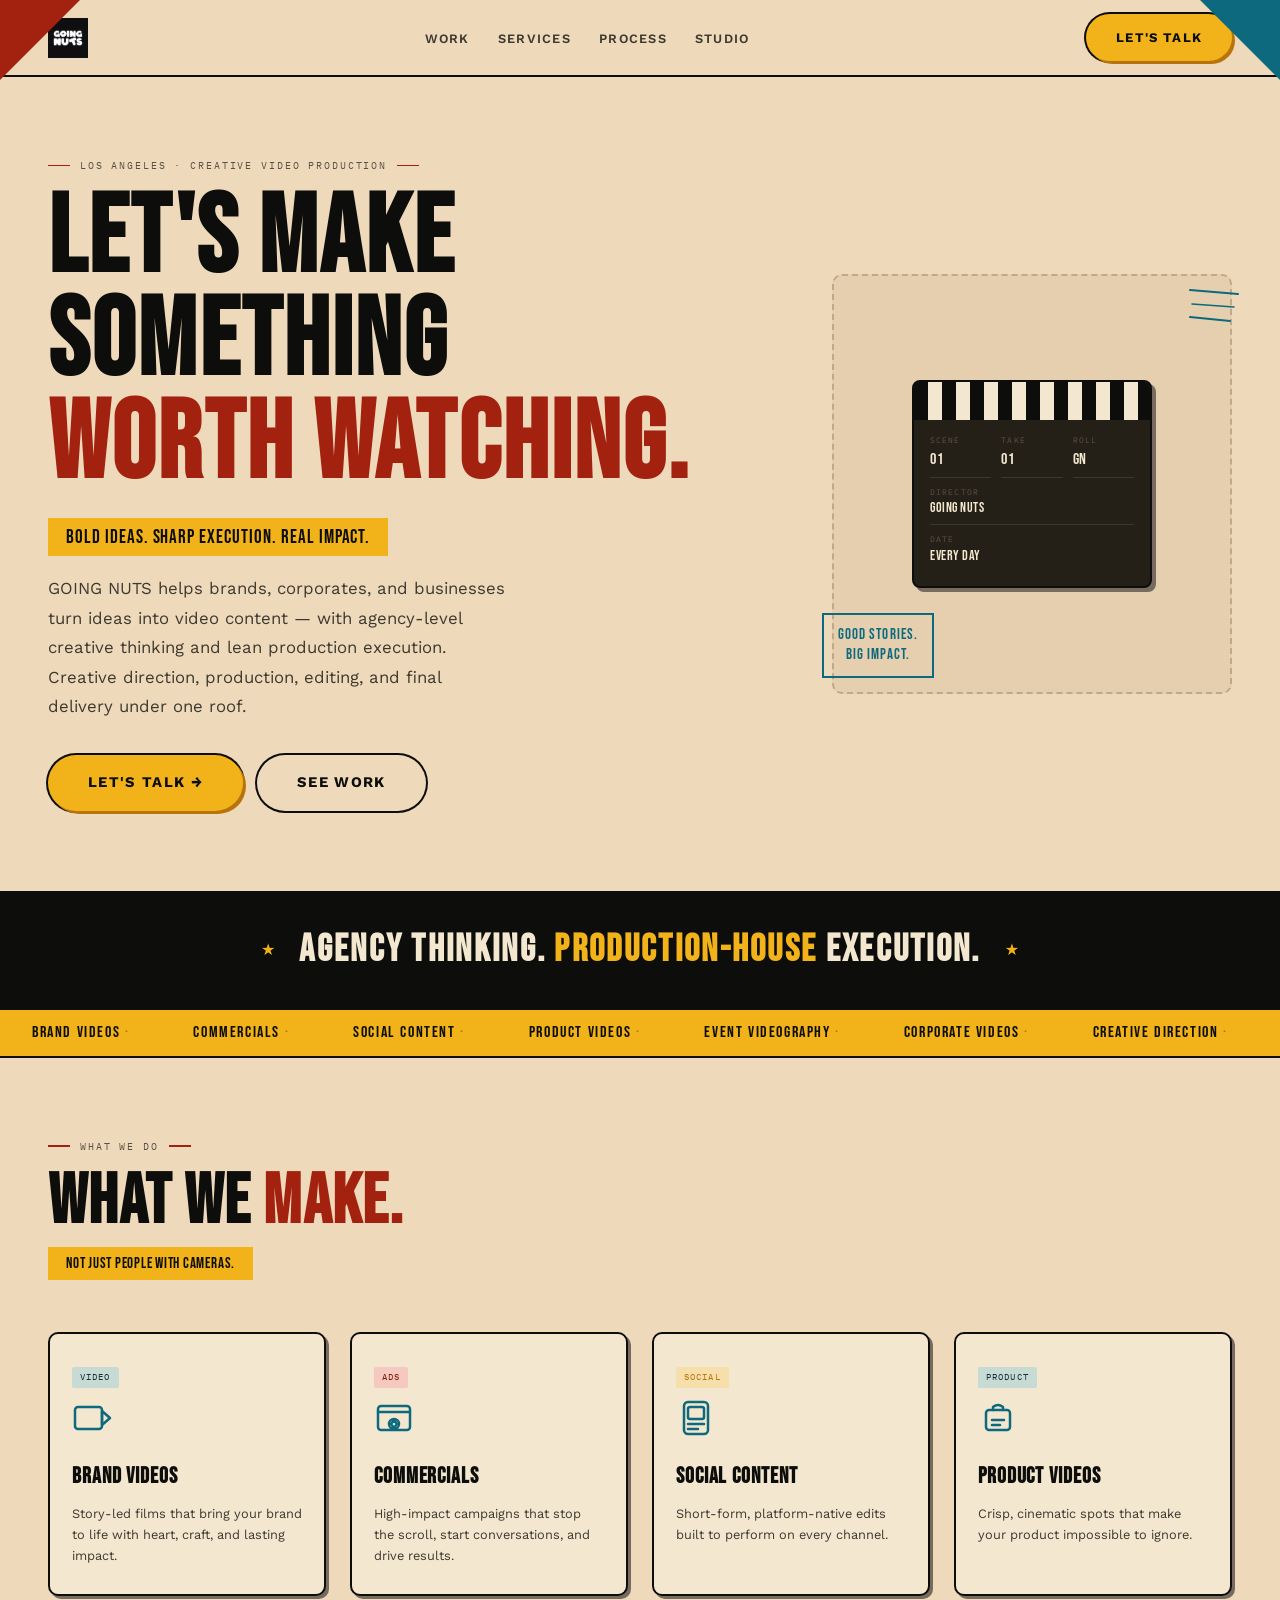
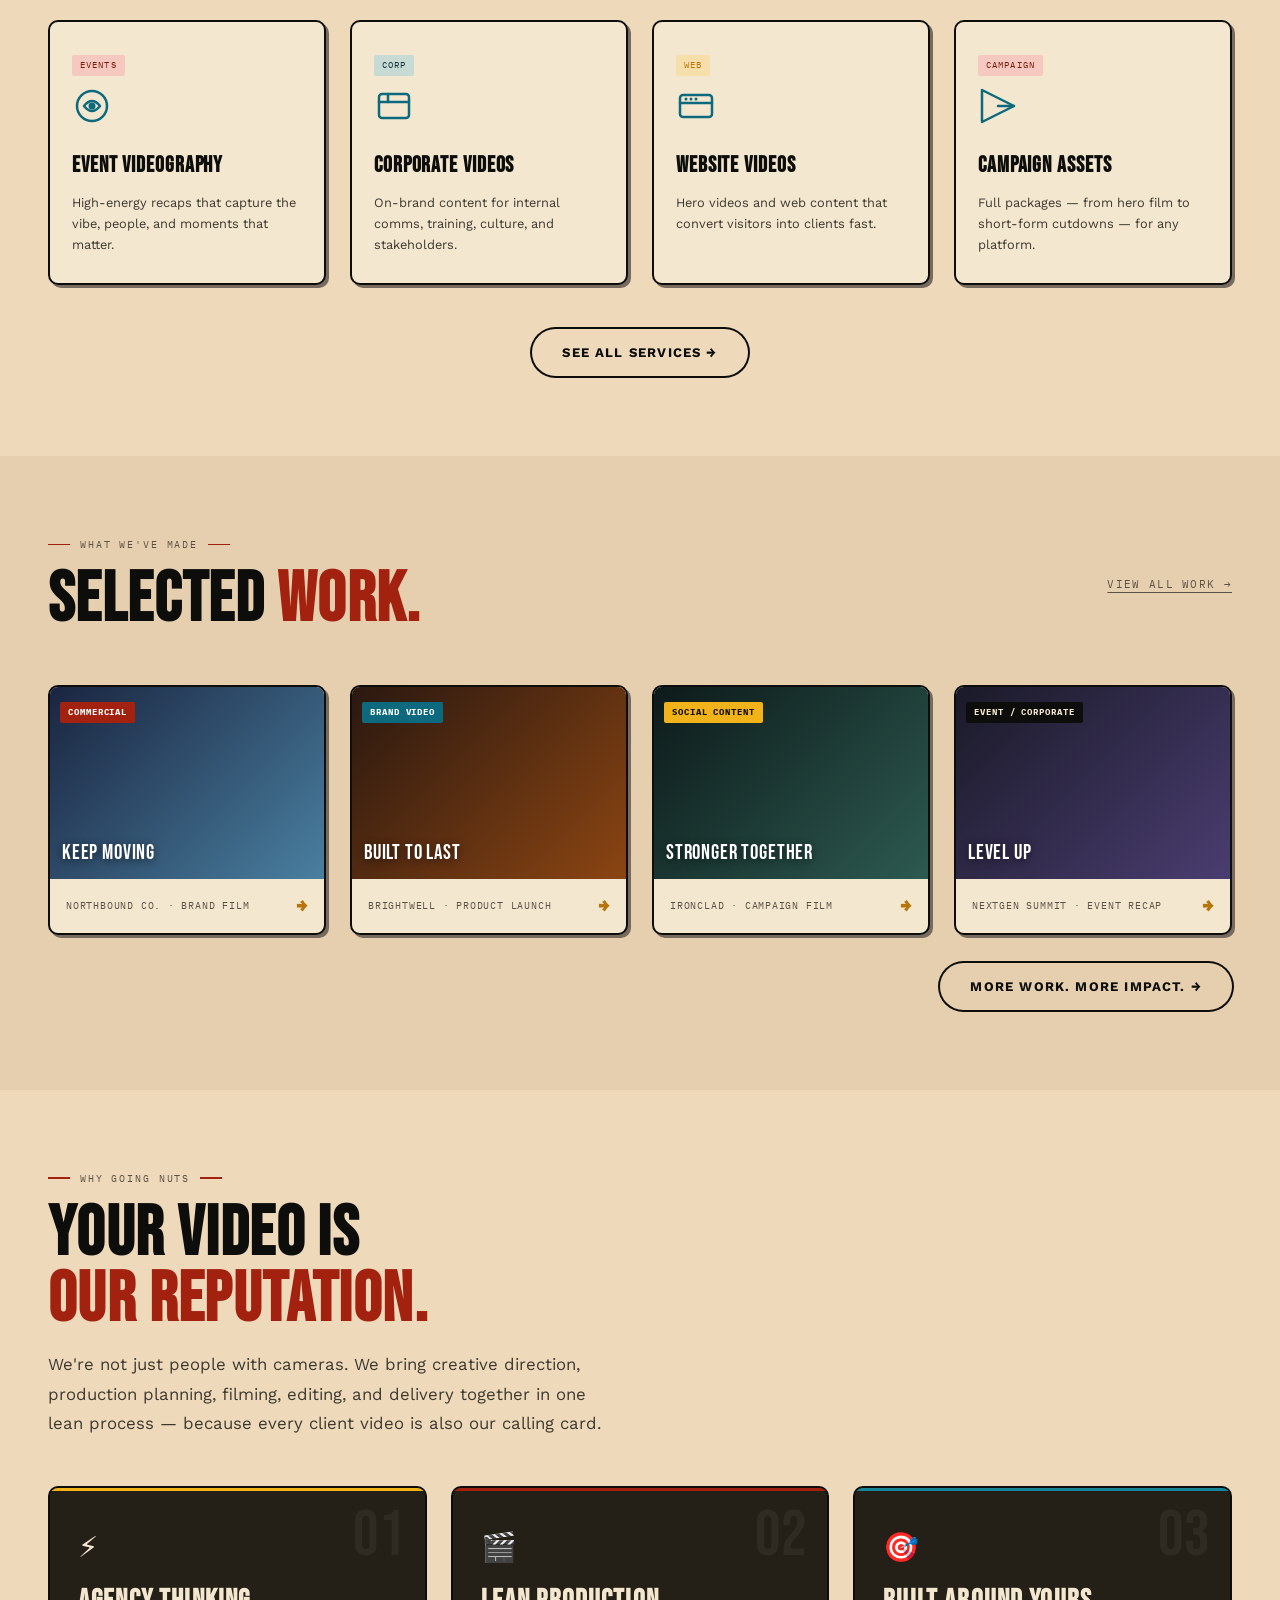
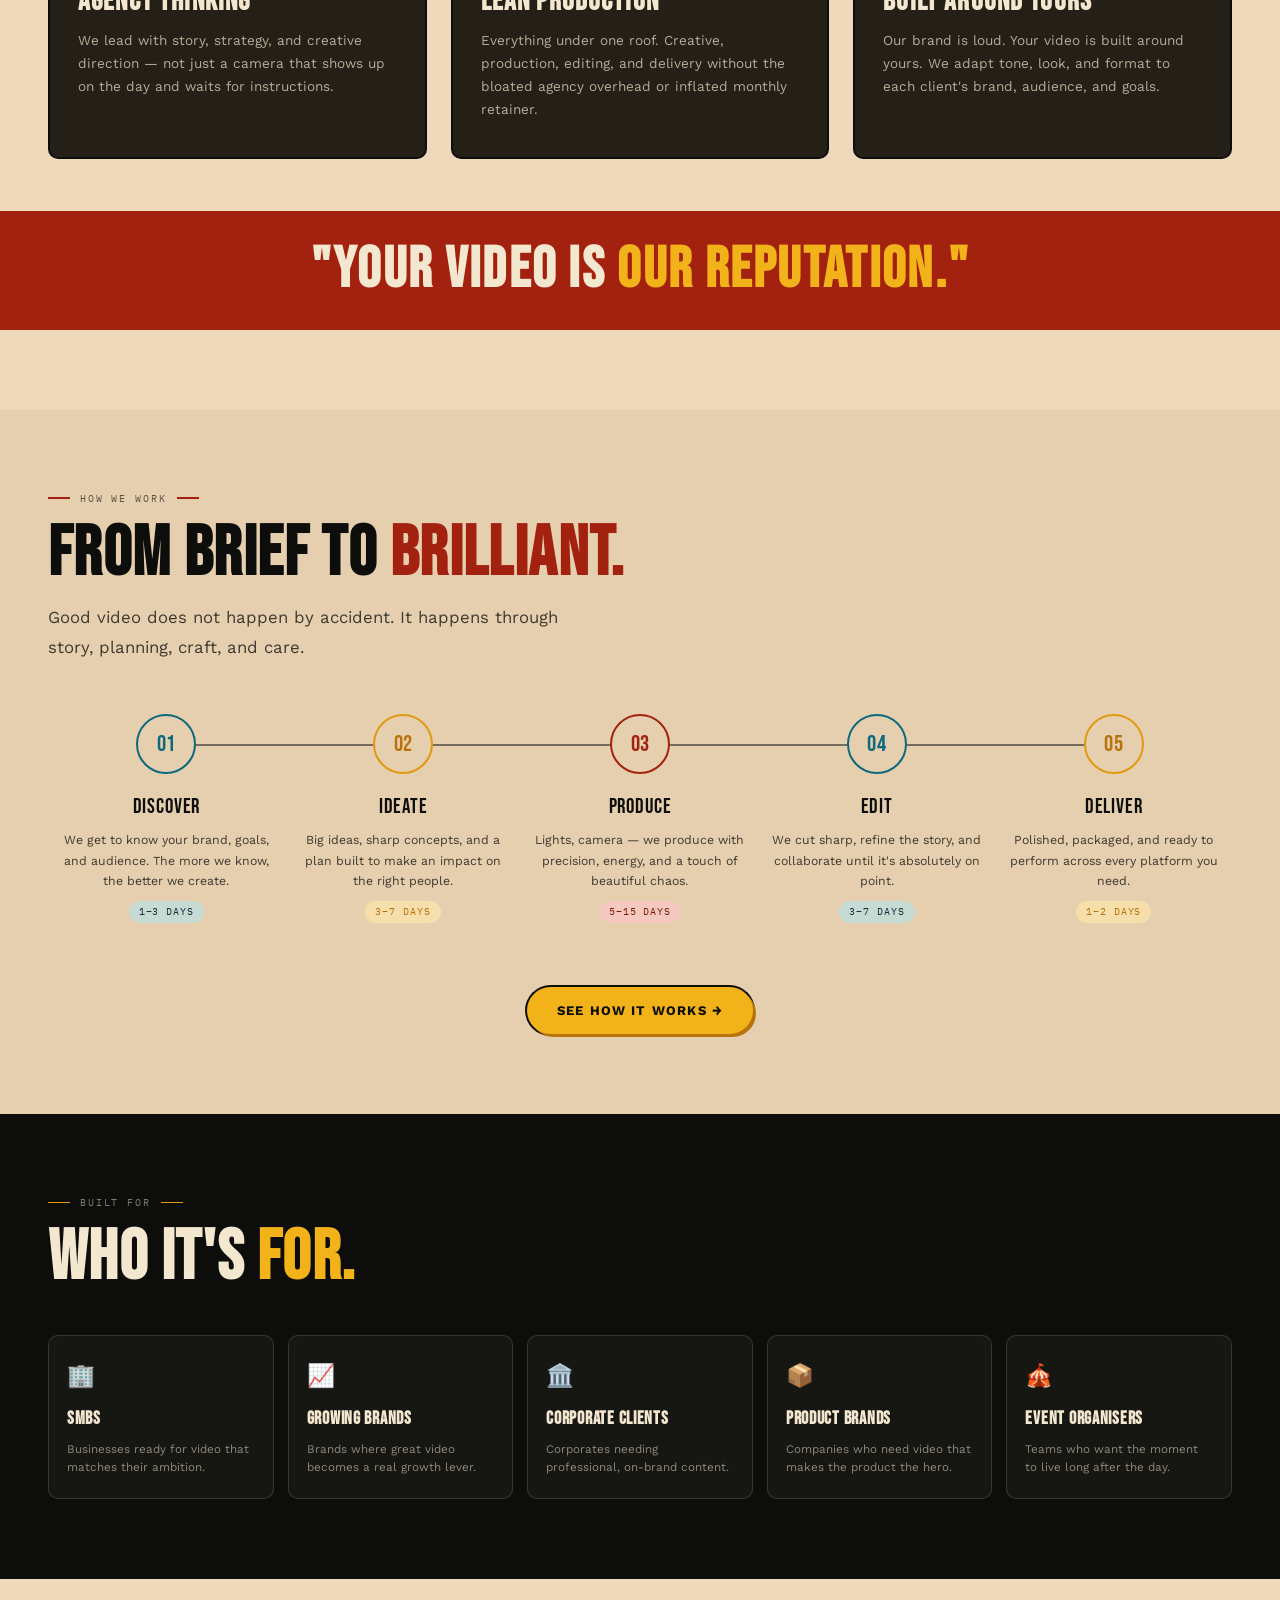
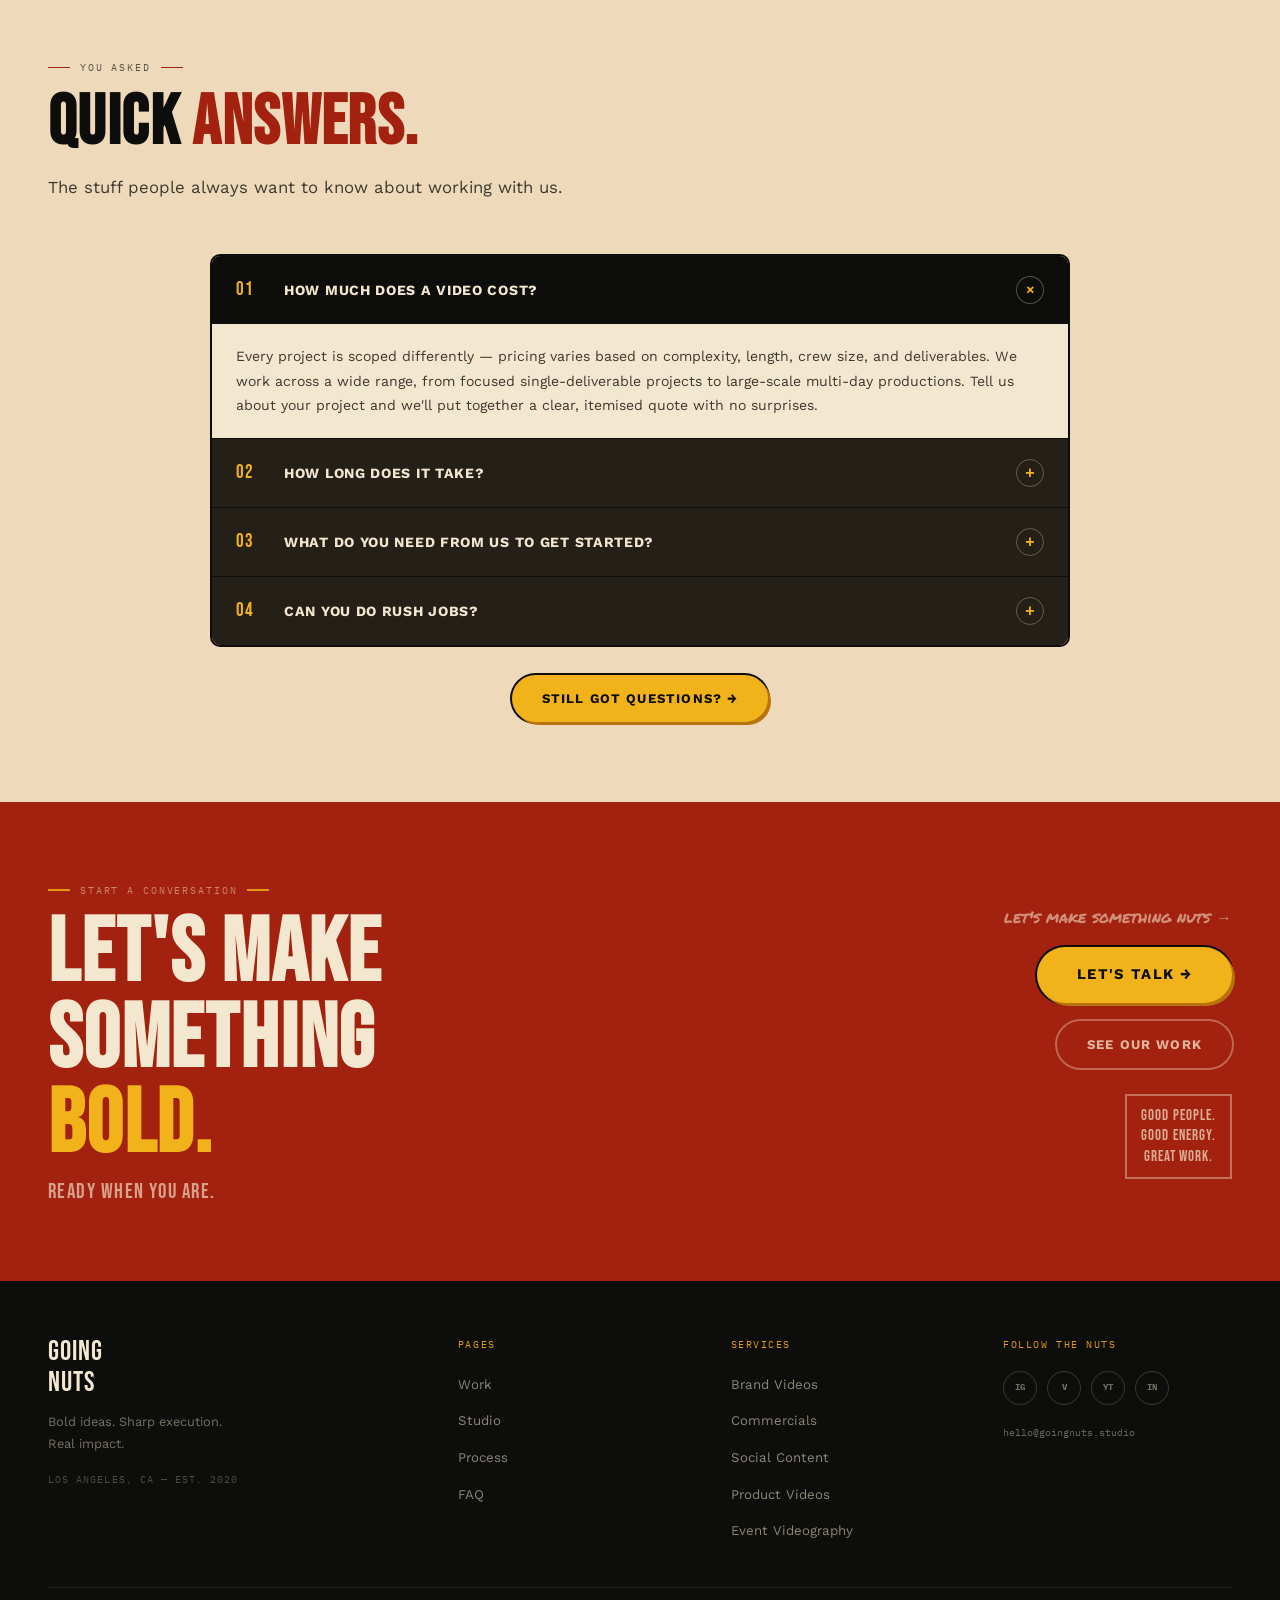
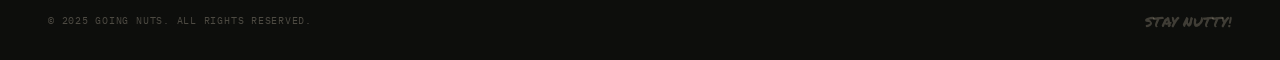
==== index.html @ d145a87d "Initial fork from Going Nuts V0.5 Forked from going-nuts-productions as a palette and typography var" ====
<!DOCTYPE html>
<html lang="en">
<head>
  <meta charset="UTF-8">
  <meta name="viewport" content="width=device-width, initial-scale=1.0">
  <title>GOING NUTS — Creative Video Production | Los Angeles</title>
  <meta name="description" content="GOING NUTS is a Los Angeles creative video production company. Agency thinking. Production-house execution.">
  <link rel="preconnect" href="https://fonts.googleapis.com">
  <link href="https://fonts.googleapis.com/css2?family=IBM+Plex+Mono:wght@400;500;700&display=swap" rel="stylesheet">
  <link rel="stylesheet" href="css/gn.css">
</head>
<body class="page-home">

  <a href="#main" class="u-skip-nav">Skip to main content</a>

  <!-- ── HEADER ─────────────────────────────────────────────────── -->
  <header class="c-header" id="site-header">
    <div class="c-header__corner c-header__corner--red"></div>
    <div class="c-header__corner c-header__corner--teal"></div>
    <div class="c-header__inner container">
      <a href="index.html" class="c-header__logo" aria-label="Going Nuts — Home">
        <img src="Assets/GOING NUTS logo.png" alt="GOING NUTS" class="c-header__logo-img"
             onerror="this.style.display='none';this.nextElementSibling.style.display='block'">
        <span class="c-header__logo-text display" style="display:none">GOING<br>NUTS</span>
      </a>
      <nav class="c-header__nav" aria-label="Main navigation">
        <ul>
          <li><a href="work.html">Work</a></li>
          <li><a href="services.html">Services</a></li>
          <li><a href="process.html">Process</a></li>
          <li><a href="studio.html">Studio</a></li>
          </ul>
      </nav>
      <div class="c-header__actions">
        <a href="contact.html" class="btn btn--primary">LET'S TALK</a>
        <button class="c-hamburger" id="hamburger-btn" aria-label="Open menu" aria-expanded="false" aria-controls="mobile-nav">
          <span></span><span></span><span></span>
        </button>
      </div>
    </div>
  </header>

  <!-- ── MOBILE NAV ─────────────────────────────────────────────── -->
  <nav class="c-mobile-nav" id="mobile-nav" aria-hidden="true" aria-label="Mobile navigation">
    <div class="c-mobile-nav__overlay" id="nav-overlay"></div>
    <div class="c-mobile-nav__panel">
      <button class="c-mobile-nav__close" id="nav-close-btn" aria-label="Close menu">✕</button>
      <ul class="c-mobile-nav__links">
        <li><a href="work.html">Work</a></li>
        <li><a href="services.html">Services</a></li>
        <li><a href="process.html">Process</a></li>
        <li><a href="studio.html">Studio</a></li>
        </ul>
      <a href="contact.html" class="btn btn--primary">LET'S TALK →</a>
      <div class="c-stamp" style="margin-top:auto;">GOOD STORIES.<br>BIG IMPACT.</div>
    </div>
  </nav>

  <!-- ── MAIN ───────────────────────────────────────────────────── -->
  <main id="main">

    <!-- HERO ─────────────────────────────────────────────────────── -->
    <section class="c-hero section--paper section--has-texture">
      <div class="c-texture" aria-hidden="true"></div>
      <div class="container c-hero__inner">

        <!-- Left: copy -->
        <div>
          <div class="section-label">LOS ANGELES · CREATIVE VIDEO PRODUCTION</div>
          <h1 class="c-hero__headline display">
            LET'S MAKE<br>
            SOMETHING<br>
            <span class="text--red">WORTH WATCHING.</span>
          </h1>
          <div class="c-hero__tape">
            <div class="c-tape">BOLD IDEAS. SHARP EXECUTION. REAL IMPACT.</div>
          </div>
          <p class="c-hero__sub">
            GOING NUTS helps brands, corporates, and businesses turn ideas into video content — with agency-level creative thinking and lean production execution. Creative direction, production, editing, and final delivery under one roof.
          </p>
          <div class="c-hero__ctas">
            <a href="contact.html" class="btn btn--primary btn--lg">LET'S TALK →</a>
            <a href="work.html" class="btn btn--ghost btn--lg">SEE WORK</a>
          </div>
        </div>

        <!-- Right: collage cluster -->
        <div class="c-collage c-collage--hero">
          <!-- V1: Replace placeholder with clapperboard, polaroid, stamp, props -->
          <div class="c-collage__placeholder">
            <!-- Clapperboard (functional in V0) -->
            <div class="c-clapboard" style="width:240px;">
              <div class="c-clapboard__stripes"></div>
              <div class="c-clapboard__body">
                <div class="c-clapboard__field"><div class="c-clapboard__label">SCENE</div><div class="c-clapboard__val">01</div></div>
                <div class="c-clapboard__field"><div class="c-clapboard__label">TAKE</div><div class="c-clapboard__val">01</div></div>
                <div class="c-clapboard__field"><div class="c-clapboard__label">ROLL</div><div class="c-clapboard__val">GN</div></div>
                <div class="c-clapboard__field c-clapboard__field--wide"><div class="c-clapboard__label">DIRECTOR</div><div class="c-clapboard__val" style="font-size:.85rem">GOING NUTS</div></div>
                <div class="c-clapboard__field c-clapboard__field--wide" style="border:none"><div class="c-clapboard__label">DATE</div><div class="c-clapboard__val" style="font-size:.85rem">EVERY DAY</div></div>
              </div>
            </div>
          </div>
          <!-- Stamp overlay -->
          <div class="c-stamp" style="position:absolute;bottom:16px;left:-10px;">GOOD STORIES.<br>BIG IMPACT.</div>
          <!-- Doodle accent slot (V1: populate with SVG) -->
          <div class="c-doodle" aria-hidden="true" style="position:absolute;top:12px;right:-8px;">
            <svg width="52" height="44" viewBox="0 0 52 44" fill="none">
              <line x1="2" y1="4" x2="50" y2="8" stroke="currentColor" stroke-width="2" stroke-linecap="round"/>
              <line x1="4" y1="18" x2="46" y2="21" stroke="currentColor" stroke-width="1.5" stroke-linecap="round"/>
              <line x1="2" y1="31" x2="42" y2="35" stroke="currentColor" stroke-width="2" stroke-linecap="round"/>
            </svg>
          </div>
        </div>

      </div>
    </section>

    <!-- POSITIONING STRIP ────────────────────────────────────────── -->
    <div class="c-band c-band--dark">
      <div class="c-band__inner">
        <span class="text--mustard" aria-hidden="true">★</span>
        <h2>AGENCY THINKING. <em style="color:var(--color-mustard-bright);font-style:normal;">PRODUCTION-HOUSE</em> EXECUTION.</h2>
        <span class="text--mustard" aria-hidden="true">★</span>
      </div>
    </div>

    <!-- TICKER ───────────────────────────────────────────────────── -->
    <div class="c-ticker" aria-hidden="true">
      <div class="c-ticker__track">
        <span class="c-ticker__item">BRAND VIDEOS <span class="c-ticker__sep">·</span></span>
        <span class="c-ticker__item">COMMERCIALS <span class="c-ticker__sep">·</span></span>
        <span class="c-ticker__item">SOCIAL CONTENT <span class="c-ticker__sep">·</span></span>
        <span class="c-ticker__item">PRODUCT VIDEOS <span class="c-ticker__sep">·</span></span>
        <span class="c-ticker__item">EVENT VIDEOGRAPHY <span class="c-ticker__sep">·</span></span>
        <span class="c-ticker__item">CORPORATE VIDEOS <span class="c-ticker__sep">·</span></span>
        <span class="c-ticker__item">CREATIVE DIRECTION <span class="c-ticker__sep">·</span></span>
        <span class="c-ticker__item">BRAND VIDEOS <span class="c-ticker__sep">·</span></span>
        <span class="c-ticker__item">COMMERCIALS <span class="c-ticker__sep">·</span></span>
        <span class="c-ticker__item">SOCIAL CONTENT <span class="c-ticker__sep">·</span></span>
        <span class="c-ticker__item">PRODUCT VIDEOS <span class="c-ticker__sep">·</span></span>
        <span class="c-ticker__item">EVENT VIDEOGRAPHY <span class="c-ticker__sep">·</span></span>
        <span class="c-ticker__item">CORPORATE VIDEOS <span class="c-ticker__sep">·</span></span>
        <span class="c-ticker__item">CREATIVE DIRECTION <span class="c-ticker__sep">·</span></span>
      </div>
    </div>

    <!-- SERVICES ─────────────────────────────────────────────────── -->
    <section class="section section--paper section--has-texture" id="services">
      <div class="c-texture" aria-hidden="true"></div>
      <div class="container">
        <div class="section__header">
          <div class="section-label">WHAT WE DO</div>
          <h2 class="section-title display">WHAT WE <span class="text--red">MAKE.</span></h2>
          <div class="c-hero__tape"><span class="c-tape c-tape--sm">NOT JUST PEOPLE WITH CAMERAS.</span></div>
        </div>
        <div class="grid-4 c-mob-scroll">
          <div class="c-service-card">
            <span class="stag stag--teal">VIDEO</span>
            <div class="c-service-card__icon">
              <svg width="40" height="40" fill="none" stroke="currentColor" stroke-width="2.5" stroke-linecap="round" stroke-linejoin="round" viewBox="0 0 40 40"><rect x="3" y="9" width="27" height="22" rx="3"/><polygon points="38,20 30,13 30,27"/></svg>
            </div>
            <h3>Brand Videos</h3>
            <p>Story-led films that bring your brand to life with heart, craft, and lasting impact.</p>
          </div>
          <div class="c-service-card">
            <span class="stag stag--red">ADS</span>
            <div class="c-service-card__icon">
              <svg width="40" height="40" fill="none" stroke="currentColor" stroke-width="2.5" stroke-linecap="round" stroke-linejoin="round" viewBox="0 0 40 40"><rect x="4" y="8" width="32" height="24" rx="3"/><line x1="4" y1="14" x2="36" y2="14"/><circle cx="20" cy="26" r="5"/><polygon points="20,22 23,26 20,30 17,26"/></svg>
            </div>
            <h3>Commercials</h3>
            <p>High-impact campaigns that stop the scroll, start conversations, and drive results.</p>
          </div>
          <div class="c-service-card">
            <span class="stag stag--mustard">SOCIAL</span>
            <div class="c-service-card__icon">
              <svg width="40" height="40" fill="none" stroke="currentColor" stroke-width="2.5" stroke-linecap="round" stroke-linejoin="round" viewBox="0 0 40 40"><rect x="8" y="4" width="24" height="32" rx="4"/><rect x="12" y="9" width="16" height="12" rx="2"/><line x1="12" y1="26" x2="28" y2="26"/><line x1="12" y1="31" x2="22" y2="31"/></svg>
            </div>
            <h3>Social Content</h3>
            <p>Short-form, platform-native edits built to perform on every channel.</p>
          </div>
          <div class="c-service-card">
            <span class="stag stag--teal">PRODUCT</span>
            <div class="c-service-card__icon">
              <svg width="40" height="40" fill="none" stroke="currentColor" stroke-width="2.5" stroke-linecap="round" stroke-linejoin="round" viewBox="0 0 40 40"><rect x="8" y="12" width="24" height="20" rx="3"/><path d="M15 12 V9 Q20 5 25 9 V12"/><line x1="14" y1="22" x2="26" y2="22"/><line x1="14" y1="27" x2="22" y2="27"/></svg>
            </div>
            <h3>Product Videos</h3>
            <p>Crisp, cinematic spots that make your product impossible to ignore.</p>
          </div>
          <div class="c-service-card">
            <span class="stag stag--red">EVENTS</span>
            <div class="c-service-card__icon">
              <svg width="40" height="40" fill="none" stroke="currentColor" stroke-width="2.5" stroke-linecap="round" stroke-linejoin="round" viewBox="0 0 40 40"><circle cx="20" cy="20" r="15"/><path d="M12 20 Q20 10 28 20 Q20 30 12 20"/><circle cx="20" cy="20" r="3.5" fill="currentColor" stroke="none"/></svg>
            </div>
            <h3>Event Videography</h3>
            <p>High-energy recaps that capture the vibe, people, and moments that matter.</p>
          </div>
          <div class="c-service-card">
            <span class="stag stag--teal">CORP</span>
            <div class="c-service-card__icon">
              <svg width="40" height="40" fill="none" stroke="currentColor" stroke-width="2.5" stroke-linecap="round" stroke-linejoin="round" viewBox="0 0 40 40"><rect x="5" y="8" width="30" height="24" rx="3"/><line x1="5" y1="16" x2="35" y2="16"/><line x1="14" y1="8" x2="14" y2="16"/></svg>
            </div>
            <h3>Corporate Videos</h3>
            <p>On-brand content for internal comms, training, culture, and stakeholders.</p>
          </div>
          <div class="c-service-card">
            <span class="stag stag--mustard">WEB</span>
            <div class="c-service-card__icon">
              <svg width="40" height="40" fill="none" stroke="currentColor" stroke-width="2.5" stroke-linecap="round" stroke-linejoin="round" viewBox="0 0 40 40"><rect x="4" y="9" width="32" height="22" rx="3"/><line x1="4" y1="17" x2="36" y2="17"/><circle cx="10" cy="13" r="1.5" fill="currentColor" stroke="none"/><circle cx="15" cy="13" r="1.5" fill="currentColor" stroke="none"/><circle cx="20" cy="13" r="1.5" fill="currentColor" stroke="none"/></svg>
            </div>
            <h3>Website Videos</h3>
            <p>Hero videos and web content that convert visitors into clients fast.</p>
          </div>
          <div class="c-service-card">
            <span class="stag stag--red">CAMPAIGN</span>
            <div class="c-service-card__icon">
              <svg width="40" height="40" fill="none" stroke="currentColor" stroke-width="2.5" stroke-linecap="round" stroke-linejoin="round" viewBox="0 0 40 40"><polygon points="4,4 36,20 4,36"/><line x1="20" y1="20" x2="36" y2="20"/></svg>
            </div>
            <h3>Campaign Assets</h3>
            <p>Full packages — from hero film to short-form cutdowns — for any platform.</p>
          </div>
        </div>
        <div class="u-cta-row u-cta-row--center u-mt-lg">
          <a href="services.html" class="btn btn--ghost">SEE ALL SERVICES →</a>
        </div>
      </div>
    </section>

    <!-- SELECTED WORK ────────────────────────────────────────────── -->
    <section class="section section--paper-warm section--has-texture" id="work">
      <div class="c-texture" aria-hidden="true"></div>
      <div class="container">
        <div class="flex-between section__header">
          <div>
            <div class="section-label">WHAT WE'VE MADE</div>
            <h2 class="section-title display">SELECTED <span class="text--red">WORK.</span></h2>
          </div>
          <a href="work.html" class="mono" style="font-size:.68rem;letter-spacing:.12em;text-transform:uppercase;color:var(--color-text-muted);text-decoration:underline;text-underline-offset:4px;">VIEW ALL WORK →</a>
        </div>
        <div class="grid-4 c-mob-scroll">
          <a href="case-study.html" class="c-work-card" data-category="commercial">
            <div class="c-work-card__thumb"><div class="c-work-card__bg thumb--blue-ocean"></div><div class="c-work-card__pill"><span class="pill pill--red">COMMERCIAL</span></div><div class="c-work-card__title">KEEP MOVING</div></div>
            <div class="c-work-card__foot"><span class="c-work-card__client">Northbound Co. · Brand Film</span><span class="c-work-card__arrow">→</span></div>
          </a>
          <a href="case-study.html" class="c-work-card" data-category="brand-video">
            <div class="c-work-card__thumb"><div class="c-work-card__bg thumb--warm-earth"></div><div class="c-work-card__pill"><span class="pill pill--teal">BRAND VIDEO</span></div><div class="c-work-card__title">BUILT TO LAST</div></div>
            <div class="c-work-card__foot"><span class="c-work-card__client">Brightwell · Product Launch</span><span class="c-work-card__arrow">→</span></div>
          </a>
          <a href="case-study.html" class="c-work-card" data-category="social">
            <div class="c-work-card__thumb"><div class="c-work-card__bg thumb--teal-forest"></div><div class="c-work-card__pill"><span class="pill pill--mustard">SOCIAL CONTENT</span></div><div class="c-work-card__title">STRONGER TOGETHER</div></div>
            <div class="c-work-card__foot"><span class="c-work-card__client">Ironclad · Campaign Film</span><span class="c-work-card__arrow">→</span></div>
          </a>
          <a href="case-study.html" class="c-work-card" data-category="event">
            <div class="c-work-card__thumb"><div class="c-work-card__bg thumb--deep-purple"></div><div class="c-work-card__pill"><span class="pill pill--dark">EVENT / CORPORATE</span></div><div class="c-work-card__title">LEVEL UP</div></div>
            <div class="c-work-card__foot"><span class="c-work-card__client">NextGen Summit · Event Recap</span><span class="c-work-card__arrow">→</span></div>
          </a>
        </div>
        <div class="u-cta-row u-cta-row--right u-mt-md">
          <a href="work.html" class="btn btn--ghost">MORE WORK. MORE IMPACT. →</a>
        </div>
      </div>
    </section>

    <!-- WHY GOING NUTS ───────────────────────────────────────────── -->
    <section class="section section--paper" id="why">
      <div class="container">
        <div class="section-label">WHY GOING NUTS</div>
        <h2 class="section-title display">YOUR VIDEO IS<br><span class="text--red">OUR REPUTATION.</span></h2>
        <p class="body-lead">We're not just people with cameras. We bring creative direction, production planning, filming, editing, and delivery together in one lean process — because every client video is also our calling card.</p>
        <div class="grid-3" style="margin-top:48px;">
          <div class="c-dark-card c-dark-card--mustard">
            <div class="c-dark-card__num">01</div>
            <div class="c-dark-card__icon">⚡</div>
            <h3>Agency Thinking</h3>
            <p>We lead with story, strategy, and creative direction — not just a camera that shows up on the day and waits for instructions.</p>
          </div>
          <div class="c-dark-card c-dark-card--red">
            <div class="c-dark-card__num">02</div>
            <div class="c-dark-card__icon">🎬</div>
            <h3>Lean Production</h3>
            <p>Everything under one roof. Creative, production, editing, and delivery without the bloated agency overhead or inflated monthly retainer.</p>
          </div>
          <div class="c-dark-card c-dark-card--teal">
            <div class="c-dark-card__num">03</div>
            <div class="c-dark-card__icon">🎯</div>
            <h3>Built Around Yours</h3>
            <p>Our brand is loud. Your video is built around yours. We adapt tone, look, and format to each client's brand, audience, and goals.</p>
          </div>
        </div>
      </div>
      <!-- Reputation band -->
      <div class="rep-band section--red" style="margin-top:52px;">
        <h2 class="display" style="color:var(--color-text-on-red);">"YOUR VIDEO IS <em style="color:var(--color-mustard-bright);font-style:normal;">OUR REPUTATION."</em></h2>
      </div>
    </section>

    <!-- PROCESS PREVIEW ─────────────────────────────────────────── -->
    <section class="section section--paper-warm section--has-texture">
      <div class="c-texture" aria-hidden="true"></div>
      <div class="container">
        <div class="section-label">HOW WE WORK</div>
        <h2 class="section-title display">FROM BRIEF TO <span class="text--red">BRILLIANT.</span></h2>
        <p class="body-lead">Good video does not happen by accident. It happens through story, planning, craft, and care.</p>
        <div class="c-process-steps" style="margin-top:52px;">
          <div class="c-process-step"><div class="c-process-step__circle">01</div><div><div class="c-process-step__title">DISCOVER</div><p class="c-process-step__desc">We get to know your brand, goals, and audience. The more we know, the better we create.</p><span class="c-process-step__time">1–3 DAYS</span></div></div>
          <div class="c-process-step"><div class="c-process-step__circle">02</div><div><div class="c-process-step__title">IDEATE</div><p class="c-process-step__desc">Big ideas, sharp concepts, and a plan built to make an impact on the right people.</p><span class="c-process-step__time">3–7 DAYS</span></div></div>
          <div class="c-process-step"><div class="c-process-step__circle">03</div><div><div class="c-process-step__title">PRODUCE</div><p class="c-process-step__desc">Lights, camera — we produce with precision, energy, and a touch of beautiful chaos.</p><span class="c-process-step__time">5–15 DAYS</span></div></div>
          <div class="c-process-step"><div class="c-process-step__circle">04</div><div><div class="c-process-step__title">EDIT</div><p class="c-process-step__desc">We cut sharp, refine the story, and collaborate until it's absolutely on point.</p><span class="c-process-step__time">3–7 DAYS</span></div></div>
          <div class="c-process-step"><div class="c-process-step__circle">05</div><div><div class="c-process-step__title">DELIVER</div><p class="c-process-step__desc">Polished, packaged, and ready to perform across every platform you need.</p><span class="c-process-step__time">1–2 DAYS</span></div></div>
        </div>
        <div class="u-cta-row u-cta-row--center u-mt-xl">
          <a href="process.html" class="btn btn--primary">SEE HOW IT WORKS →</a>
        </div>
      </div>
    </section>

    <!-- WHO IT'S FOR ─────────────────────────────────────────────── -->
    <section class="section section--dark">
      <div class="container">
        <div class="section-label section-label--dark">BUILT FOR</div>
        <h2 class="section-title display text--cream">WHO IT'S <span class="text--mustard">FOR.</span></h2>
        <div class="c-audience-grid c-mob-scroll">
          <div class="c-audience-card"><div class="c-audience-card__icon">🏢</div><h4>SMBs</h4><p>Businesses ready for video that matches their ambition.</p></div>
          <div class="c-audience-card"><div class="c-audience-card__icon">📈</div><h4>Growing Brands</h4><p>Brands where great video becomes a real growth lever.</p></div>
          <div class="c-audience-card"><div class="c-audience-card__icon">🏛️</div><h4>Corporate Clients</h4><p>Corporates needing professional, on-brand content.</p></div>
          <div class="c-audience-card"><div class="c-audience-card__icon">📦</div><h4>Product Brands</h4><p>Companies who need video that makes the product the hero.</p></div>
          <div class="c-audience-card"><div class="c-audience-card__icon">🎪</div><h4>Event Organisers</h4><p>Teams who want the moment to live long after the day.</p></div>
        </div>
      </div>
    </section>

    <!-- FAQ ─────────────────────────────────────────────────────── -->
    <section class="section section--paper section--has-texture" id="faq">
      <div class="c-texture" aria-hidden="true"></div>
      <div class="container">
        <div class="section__header">
          <div class="section-label">YOU ASKED</div>
          <h2 class="section-title display">QUICK <span class="text--red">ANSWERS.</span></h2>
          <p class="body-lead">The stuff people always want to know about working with us.</p>
        </div>
        <div class="c-narrow-wrap">
          <div class="c-faq-list" id="faq-list">
            <div class="c-faq-item">
              <button class="c-faq-item__trigger" aria-expanded="false" aria-controls="faq-1" id="faq-btn-1">
                <span class="c-faq-item__num">01</span>
                <span class="c-faq-item__question">HOW MUCH DOES A VIDEO COST?</span>
                <span class="c-faq-item__icon" aria-hidden="true">+</span>
              </button>
              <div class="c-faq-item__body" id="faq-1" role="region" aria-labelledby="faq-btn-1">
                <p>Every project is scoped differently — pricing varies based on complexity, length, crew size, and deliverables. We work across a wide range, from focused single-deliverable projects to large-scale multi-day productions. Tell us about your project and we'll put together a clear, itemised quote with no surprises.</p>
              </div>
            </div>
            <div class="c-faq-item">
              <button class="c-faq-item__trigger" aria-expanded="false" aria-controls="faq-2" id="faq-btn-2">
                <span class="c-faq-item__num">02</span>
                <span class="c-faq-item__question">HOW LONG DOES IT TAKE?</span>
                <span class="c-faq-item__icon" aria-hidden="true">+</span>
              </button>
              <div class="c-faq-item__body" id="faq-2" role="region" aria-labelledby="faq-btn-2">
                <p>Short-form social content: 2–4 weeks. Standard brand videos and commercials: 4–8 weeks. Large-scale campaigns: 8–12+ weeks. We agree on a timeline before work begins and keep you updated throughout.</p>
              </div>
            </div>
            <div class="c-faq-item">
              <button class="c-faq-item__trigger" aria-expanded="false" aria-controls="faq-3" id="faq-btn-3">
                <span class="c-faq-item__num">03</span>
                <span class="c-faq-item__question">WHAT DO YOU NEED FROM US TO GET STARTED?</span>
                <span class="c-faq-item__icon" aria-hidden="true">+</span>
              </button>
              <div class="c-faq-item__body" id="faq-3" role="region" aria-labelledby="faq-btn-3">
                <p>Three things: a brief (what you want to make, who it's for, what the goal is), a clear point of contact, and an agreed timeline. We don't need everything figured out upfront — we can help shape the brief together from rough direction.</p>
              </div>
            </div>
            <div class="c-faq-item">
              <button class="c-faq-item__trigger" aria-expanded="false" aria-controls="faq-4" id="faq-btn-4">
                <span class="c-faq-item__num">04</span>
                <span class="c-faq-item__question">CAN YOU DO RUSH JOBS?</span>
                <span class="c-faq-item__icon" aria-hidden="true">+</span>
              </button>
              <div class="c-faq-item__body" id="faq-4" role="region" aria-labelledby="faq-btn-4">
                <p>Rush jobs are possible depending on our schedule. Tight timelines may affect scope, complexity, or revision rounds. Rush fees may apply. Contact us as early as possible — the sooner we know, the more we can do. We'll always be straight about what's achievable.</p>
              </div>
            </div>
          </div>
          <div class="u-cta-row u-cta-row--center u-mt-md">
            <a href="contact.html" class="btn btn--primary">STILL GOT QUESTIONS? →</a>
          </div>
        </div>
      </div>
    </section>

    <!-- FINAL CTA ────────────────────────────────────────────────── -->
    <section class="section section--red section--has-texture" id="contact-cta">
      <div class="c-texture" aria-hidden="true"></div>
      <div class="container" style="display:grid;grid-template-columns:1fr auto;align-items:center;gap:56px;">
        <div>
          <div class="section-label section-label--dark">START A CONVERSATION</div>
          <h2 class="display" style="font-size:clamp(48px,7vw,90px);text-transform:uppercase;color:var(--color-text-on-red);line-height:.95;">
            LET'S MAKE<br>SOMETHING<br><em style="color:var(--color-mustard-bright);font-style:normal;">BOLD.</em>
          </h2>
          <p class="display" style="font-size:1.3rem;letter-spacing:.07em;text-transform:uppercase;color:rgba(244,231,207,.65);margin-top:14px;">READY WHEN YOU ARE.</p>
        </div>
        <div style="display:flex;flex-direction:column;align-items:flex-end;gap:18px;">
          <span class="hand" style="font-size:1rem;color:rgba(244,231,207,.55);">let's make something nuts →</span>
          <a href="contact.html" class="btn btn--primary btn--lg">LET'S TALK →</a>
          <a href="work.html" class="btn btn--ghost-light">SEE OUR WORK</a>
          <div class="c-stamp c-stamp--cream" style="margin-top:8px;">GOOD PEOPLE.<br>GOOD ENERGY.<br>GREAT WORK.</div>
        </div>
      </div>
    </section>

  </main>

  <!-- ── FOOTER ─────────────────────────────────────────────────── -->
  <footer class="c-footer">
    <div class="container">
      <div class="c-footer__grid">
        <div class="c-footer__brand">
          <div class="c-footer__logo display">GOING<br>NUTS</div>
          <p class="c-footer__tagline">Bold ideas. Sharp execution.<br>Real impact.</p>
          <div class="c-footer__location mono">Los Angeles, CA — Est. 2020</div>
        </div>
        <div>
          <div class="c-footer__col-title">PAGES</div>
          <ul class="c-footer__links">
            <li><a href="work.html">Work</a></li>
            <li><a href="studio.html">Studio</a></li>
            <li><a href="process.html">Process</a></li>
            <li><a href="#faq">FAQ</a></li>
            </ul>
        </div>
        <div>
          <div class="c-footer__col-title">SERVICES</div>
          <ul class="c-footer__links">
            <li><a href="services.html">Brand Videos</a></li>
            <li><a href="services.html">Commercials</a></li>
            <li><a href="services.html">Social Content</a></li>
            <li><a href="services.html">Product Videos</a></li>
            <li><a href="services.html">Event Videography</a></li>
          </ul>
        </div>
        <div>
          <div class="c-footer__col-title">FOLLOW THE NUTS</div>
          <div class="c-footer__socials">
            <a href="#" class="c-footer__social" aria-label="Instagram">IG</a>
            <a href="#" class="c-footer__social" aria-label="Vimeo">V</a>
            <a href="#" class="c-footer__social" aria-label="YouTube">YT</a>
            <a href="#" class="c-footer__social" aria-label="LinkedIn">IN</a>
          </div>
          <a href="mailto:hello@goingnuts.studio" class="c-footer__email mono">hello@goingnuts.studio</a>
        </div>
      </div>
      <div class="c-footer__bottom">
        <span class="c-footer__copy mono">© 2025 GOING NUTS. ALL RIGHTS RESERVED.</span>
        <span class="c-footer__doodle hand">STAY NUTTY!</span>
      </div>
    </div>
  </footer>

  <script src="js/gn.js"></script>
</body>
</html>
---- css/gn.css ----
/* ═══════════════════════════════════════════════════════════════════════
   GOING NUTS — GN.CSS
   VERSION 0: INTERACTIVE WEBSITE SKELETON
   Source of truth: going-nuts-website-brief.md (§7 Colour System, §8 Typography)

   TABLE OF CONTENTS
   ─────────────────
   §01  CSS TOKENS (exact from brief §7)
   §02  FONT FACES
   §03  RESET & BASE
   §04  TYPOGRAPHY UTILITIES
   §05  LAYOUT UTILITIES
   §06  ROTATION / POSITION UTILITIES  [V1 hooks]
   §07  V1 TEXTURE HOOKS  [empty in V0 — documented for art direction pass]
   §08  VISUAL IDENTITY COMPONENTS
        .c-texture   TextureOverlay
        .c-tape      TapeStrip
        .c-stamp     StampLabel
        .c-doodle    DoodleAccent
        .c-sticker   StickerNote
        .c-rough-card
        .c-dark-card
        .c-collage   CollageCluster
        .c-band      SectionBand
        .c-media-frame MediaFrame
   §09  BUTTONS
   §10  PILLS / TAGS
   §11  HEADER
   §12  MOBILE NAV
   §13  HERO
   §14  TICKER
   §15  WORK CARD
   §16  SERVICE CARD
   §17  PROCESS STEP
   §18  PRICING CARD
   §19  FAQ ACCORDION
   §20  STATS STRIP
   §21  TESTIMONIAL CARD
   §22  CONTACT FORM
   §23  CASE STUDY HERO
   §24  FOOTER
   §25  SECTION MODIFIERS
   §26  PAGE-LEVEL UTILITIES
   §27  RESPONSIVE — TABLET (≤ 1024px)
   §28  RESPONSIVE — MOBILE (≤ 768px)
   §29  RESPONSIVE — SMALL (≤ 480px)
   ═══════════════════════════════════════════════════════════════════════ */


/* ═══════════════════════════════════════════════════════════════════════
   §01  CSS TOKENS
   Source: going-nuts-website-brief.md §7 Colour System
   ═══════════════════════════════════════════════════════════════════════ */
:root {
  /* Surfaces */
  --color-paper:        #EED9BB;
  --color-paper-light:  #F4E7CF;
  --color-paper-warm:   #E6CFAE;
  --color-paper-dark:   #D9BE99;
  --color-tape:         #C8AD83;

  /* Ink */
  --color-ink:          #0D0E0C;
  --color-ink-soft:     #171511;
  --color-charcoal:     #252017;
  --color-muted:        #5A5145;

  /* Accents */
  --color-red:          #A3220F;
  --color-red-bright:   #B63822;
  --color-red-deep:     #7F1B0D;
  --color-red-faded:    #C65A3D;

  --color-mustard:       #E19A10;
  --color-mustard-bright:#F2B21A;
  --color-mustard-deep:  #B8740B;
  --color-ochre-pale:    #E8B95A;

  --color-teal:         #0D6A7E;
  --color-teal-bright:  #16859A;
  --color-teal-soft:    #77AEB3;
  --color-teal-deep:    #12313A;
  --color-teal-pale:    #C8DAD4;

  /* Text */
  --color-text-primary:  #0D0E0C;
  --color-text-secondary:#3D3930;
  --color-text-muted:    #5A5145;
  --color-text-on-dark:  #F4E7CF;
  --color-text-on-yellow:#0D0E0C;
  --color-text-on-red:   #F4E7CF;
  --color-text-on-teal:  #F4E7CF;

  /* Borders / lines */
  --color-border:       #BFA98A;
  --color-border-dark:  #766B5E;
  --color-pencil-line:  #171511;

  /* Texture opacities (activated in V1) */
  --texture-noise-opacity:   0.06;
  --texture-paper-opacity:   0.18;
  --texture-ink-distress:    0.12;

  /* Radius */
  --radius-card:        10px;
  --radius-button:      999px;

  /* Font stacks */
  --fn-display: 'Bebas Neue', 'Impact', sans-serif;
  --fn-body:    'Work Sans', system-ui, sans-serif;
  --fn-hand:    'Permanent Marker', cursive;
  --fn-mono:    'IBM Plex Mono', 'Courier New', monospace;

  /* Spacing scale */
  --space-xs:   8px;
  --space-sm:   16px;
  --space-md:   24px;
  --space-lg:   48px;
  --space-xl:   80px;
  --space-2xl:  120px;

  /* Transitions */
  --ease-default: cubic-bezier(0.25, 0.46, 0.45, 0.94);
}


/* ═══════════════════════════════════════════════════════════════════════
   §02  FONT FACES
   Paths relative to css/gn.css → ../Assets/Fonts/
   ═══════════════════════════════════════════════════════════════════════ */
@font-face {
  font-family: 'Bebas Neue';
  src: url('../Assets/Fonts/Bebas_Neue/BebasNeue-Regular.ttf') format('truetype');
  font-weight: 400;
  font-display: swap;
}
@font-face {
  font-family: 'Permanent Marker';
  src: url('../Assets/Fonts/Permanent_Marker/PermanentMarker-Regular.ttf') format('truetype');
  font-weight: 400;
  font-display: swap;
}
@font-face {
  font-family: 'Work Sans';
  src: url('../Assets/Fonts/Work_Sans/WorkSans-VariableFont_wght.ttf') format('truetype');
  font-weight: 100 900;
  font-display: swap;
}
/* IBM Plex Mono: loaded via Google Fonts link in each HTML <head> */


/* ═══════════════════════════════════════════════════════════════════════
   §03  RESET & BASE
   ═══════════════════════════════════════════════════════════════════════ */
*, *::before, *::after {
  box-sizing: border-box;
  margin: 0;
  padding: 0;
}

html {
  font-size: 16px;
  scroll-behavior: smooth;
  -webkit-text-size-adjust: 100%;
}

body {
  font-family: var(--fn-body);
  background-color: var(--color-paper);
  color: var(--color-text-primary);
  line-height: 1.6;
  overflow-x: hidden;
}

/* Global paper grain hook — activated in V1 art direction pass */
/* V1 ART DIRECTION HOOK: uncomment and add SVG noise texture
body::after {
  content: '';
  position: fixed; inset: 0;
  background-image: url('../img/grain.svg');
  opacity: var(--texture-noise-opacity);
  pointer-events: none;
  z-index: 9999;
}
*/

a     { text-decoration: none; color: inherit; }
img   { max-width: 100%; display: block; }
ul    { list-style: none; }
button { cursor: pointer; }

/* Skip nav (accessibility) */
.u-skip-nav {
  position: absolute;
  top: -100px;
  left: var(--space-md);
  background: var(--color-mustard-bright);
  color: var(--color-ink);
  padding: 8px 16px;
  font-weight: 700;
  font-size: 0.85rem;
  z-index: 9999;
  border-radius: 0 0 4px 4px;
  transition: top 0.2s;
}
.u-skip-nav:focus { top: 0; }


/* ═══════════════════════════════════════════════════════════════════════
   §04  TYPOGRAPHY UTILITIES
   Fonts: brief §8 — Bebas Neue / Work Sans / Permanent Marker / IBM Plex Mono
   ═══════════════════════════════════════════════════════════════════════ */
.display { font-family: var(--fn-display); letter-spacing: 0.02em; line-height: 0.95; }
.hand    { font-family: var(--fn-hand); }
.mono    { font-family: var(--fn-mono); }

/* Color text utilities */
.text--red     { color: var(--color-red); }
.text--mustard { color: var(--color-mustard-bright); }
.text--teal    { color: var(--color-teal); }
.text--cream   { color: var(--color-text-on-dark); }
.text--muted   { color: var(--color-text-muted); }

/* Section label — mono caps with red rule flanks */
.section-label {
  font-family: var(--fn-mono);
  font-size: 0.65rem;
  letter-spacing: 0.18em;
  text-transform: uppercase;
  color: var(--color-text-muted);
  display: flex;
  align-items: center;
  gap: 10px;
  margin-bottom: 14px;
}
.section-label::before,
.section-label::after {
  content: '';
  flex: 0 0 22px;
  height: 1.5px;
  background: var(--color-red);
}
.section-label--dark { color: rgba(244,231,207,.5); }
.section-label--dark::before,
.section-label--dark::after { background: var(--color-mustard); }

/* Section title — large Bebas Neue */
.section-title {
  font-family: var(--fn-display);
  font-size: clamp(42px, 5.5vw, 72px);
  text-transform: uppercase;
  line-height: 0.95;
  letter-spacing: 0.02em;
}

/* Body lead */
.body-lead {
  font-size: 1.05rem;
  line-height: 1.75;
  color: var(--color-text-secondary);
  max-width: 560px;
  margin-top: var(--space-sm);
}


/* ═══════════════════════════════════════════════════════════════════════
   §05  LAYOUT UTILITIES
   ═══════════════════════════════════════════════════════════════════════ */
.container {
  max-width: 1280px;
  margin: 0 auto;
  padding: 0 var(--space-lg);
}

.section {
  padding: var(--space-xl) 0;
  position: relative;
}

.section__header {
  margin-bottom: 52px;
}

/* Grid helpers */
.grid-2  { display: grid; grid-template-columns: repeat(2, 1fr); gap: var(--space-md); }
.grid-3  { display: grid; grid-template-columns: repeat(3, 1fr); gap: var(--space-md); }
.grid-4  { display: grid; grid-template-columns: repeat(4, 1fr); gap: var(--space-md); }
.grid-5  { display: grid; grid-template-columns: repeat(5, 1fr); gap: var(--space-sm); }

/* Flex helpers */
.flex        { display: flex; }
.flex-center { display: flex; align-items: center; justify-content: center; }
.flex-between{ display: flex; align-items: center; justify-content: space-between; }
.flex-end    { display: flex; align-items: center; justify-content: flex-end; }


/* ═══════════════════════════════════════════════════════════════════════
   §06  ROTATION / POSITION UTILITIES  [V1 hooks]
   Use these to add the "slightly off-grid" feel in V1
   ═══════════════════════════════════════════════════════════════════════ */
.rotate-neg-3 { transform: rotate(-3deg); }
.rotate-neg-2 { transform: rotate(-2deg); }
.rotate-neg-1 { transform: rotate(-1deg); }
.rotate-1     { transform: rotate(1deg); }
.rotate-2     { transform: rotate(2deg); }
.rotate-3     { transform: rotate(3deg); }
.rotate-4     { transform: rotate(4deg); }
.rotate-8     { transform: rotate(8deg); }

.pos-relative { position: relative; }
.pos-absolute { position: absolute; }
.overflow-hidden { overflow: hidden; }


/* ═══════════════════════════════════════════════════════════════════════
   §07  V1 TEXTURE HOOKS
   All empty / minimal in V0.
   Each comment explains what to add in the V1 art direction pass.
   ═══════════════════════════════════════════════════════════════════════ */

/* Paper grain overlay — applied to .section--has-texture via child .c-texture */
.section--has-texture { position: relative; overflow: hidden; }
/* Content always sits above texture layer */
.section--has-texture > .container,
.c-hero > .container {
  position: relative;
  z-index: 1;
}

/* Torn edge — top of section (structural slot; V1 activates clip-path) */
.section--torn-top    { position: relative; }
.section--torn-top::before {
  content: '';
  position: absolute;
  top: -10px;
  left: 0;
  right: 0;
  height: 12px;
  background: inherit;
  z-index: 2;
  /* V1: clip-path: polygon(
    0 60%, 2% 0, 5% 80%, 9% 10%, 14% 70%, 19% 5%,
    24% 85%, 30% 0, 36% 75%, 42% 15%, 48% 90%,
    54% 5%, 60% 80%, 66% 20%, 72% 95%, 78% 10%,
    84% 70%, 90% 0, 95% 85%, 100% 30%, 100% 100%, 0 100%
  ); */
}

.section--torn-bottom { position: relative; }
.section--torn-bottom::after {
  content: '';
  position: absolute;
  bottom: -10px;
  left: 0;
  right: 0;
  height: 12px;
  background: inherit;
  z-index: 2;
  /* V1: clip-path: polygon(
    0 0, 100% 0, 100% 40%, 97% 100%, 93% 20%,
    88% 95%, 83% 15%, 78% 80%, 73% 5%, 68% 90%,
    63% 20%, 58% 100%, 52% 15%, 46% 85%, 40% 0,
    34% 100%, 28% 25%, 22% 90%, 16% 5%, 10% 80%,
    5% 10%, 2% 70%, 0 30%
  ); */
}

/* Ink distress on borders */
/* V1: filter: url('#ink-rough') on elements with .ink-distress */
.ink-distress {}

/* Rough offset shadow — V0: standard box-shadow. V1: hand-painted look */
.rough-shadow {
  box-shadow: 3px 3px 0 var(--color-border-dark);
}
.rough-shadow--lg {
  box-shadow: 5px 5px 0 var(--color-border-dark);
}

/* Ink border — V0: standard 2px solid. V1: slightly uneven/distressed */
.ink-border {
  border: 2px solid var(--color-ink);
}


/* ═══════════════════════════════════════════════════════════════════════
   §08  VISUAL IDENTITY COMPONENTS

   These components are the "slots" for V1 art direction.
   Each is functional in V0 and extendable in V1.
   ═══════════════════════════════════════════════════════════════════════ */

/* ── TextureOverlay (.c-texture) ─────────────────────────────────────
   In V0: invisible placeholder slot
   In V1: add paper grain SVG background at low opacity
   Usage: <div class="c-texture" aria-hidden="true"></div>
   ─────────────────────────────────────────────────────────────────── */
.c-texture {
  position: absolute;
  inset: 0;
  pointer-events: none;
  user-select: none;
  z-index: 0;           /* sits below content (container z-index: 1) */
  border-radius: inherit;
  /* V1: background-image: url('../img/grain.svg');
         opacity: var(--texture-noise-opacity);
         mix-blend-mode: multiply; */
}

/* ── TapeStrip (.c-tape) ─────────────────────────────────────────────
   Mustard highlight strip — like washi tape across text
   In V0: clean mustard band
   In V1: add paper texture, slight rotation, tape-end torn look
   Usage: <div class="c-tape">BOLD IDEAS. MADE TO STICK.</div>
   ─────────────────────────────────────────────────────────────────── */
.c-tape {
  display: inline-block;
  background: var(--color-mustard-bright);
  color: var(--color-ink);
  font-family: var(--fn-display);
  font-size: 1.2rem;
  letter-spacing: 0.05em;
  padding: 5px 18px 3px;
  /* V1: transform: rotate(-0.8deg); add tape-end pseudo-elements */
}
.c-tape--sm { font-size: 0.95rem; }
.c-tape--lg { font-size: 1.6rem; }
.c-tape--red { background: var(--color-red); color: var(--color-text-on-red); }

/* ── StampLabel (.c-stamp) ───────────────────────────────────────────
   Rubber stamp / badge element
   In V0: clean teal border box
   In V1: add ink distress, rotation, letterpress texture
   Usage: <div class="c-stamp">GOOD STORIES.<br>BIG IMPACT.</div>
   ─────────────────────────────────────────────────────────────────── */
.c-stamp {
  display: inline-block;
  border: 2.5px solid var(--color-teal);
  color: var(--color-teal);
  font-family: var(--fn-display);
  font-size: 0.95rem;
  letter-spacing: 0.07em;
  line-height: 1.35;
  padding: 10px 14px;
  text-align: center;
  /* V1: transform: rotate(-2deg); add ink-distress filter */
}
.c-stamp--red     { border-color: var(--color-red);    color: var(--color-red); }
.c-stamp--mustard { border-color: var(--color-mustard); color: var(--color-mustard-deep); }
.c-stamp--cream   { border-color: rgba(244,231,207,.4); color: rgba(244,231,207,.7); }

/* ── DoodleAccent (.c-doodle) ────────────────────────────────────────
   Placeholder for hand-drawn SVG doodles (arrows, stars, underlines, etc.)
   In V0: empty or minimal SVG placeholder (faint outline)
   In V1: insert actual SVG doodles via data-doodle attribute or direct SVG
   Usage: <div class="c-doodle c-doodle--arrow" aria-hidden="true"></div>
   ─────────────────────────────────────────────────────────────────── */
.c-doodle {
  display: block;
  position: absolute;   /* each instance uses utility class or inline pos */
  pointer-events: none;
  user-select: none;
  color: var(--color-teal);
  z-index: 1;
  /* V1: insert SVG doodle via data-doodle attribute or child <img> */
}
.c-doodle--inline { position: relative; display: inline-block; }
.c-doodle--top-right  { top: 16px; right: 16px; }
.c-doodle--top-left   { top: 16px; left: 16px; }
.c-doodle--bottom-right { bottom: 16px; right: 16px; }
.c-doodle--bottom-left  { bottom: 16px; left: 16px; }
.c-doodle--red     { color: var(--color-red); }
.c-doodle--mustard { color: var(--color-mustard); }
.c-doodle--large   { font-size: 2rem; }

/* ── StickerNote (.c-sticker) ────────────────────────────────────────
   Sticky note / annotation card (like a post-it with handwritten style)
   In V0: paper card with border
   In V1: add slight rotation, handwritten font, shadow
   Usage: <div class="c-sticker">STORIES THAT<br>CONNECT.</div>
   ─────────────────────────────────────────────────────────────────── */
.c-sticker {
  display: inline-block;
  background: var(--color-paper-light);
  border: 1.5px solid var(--color-border);
  padding: 14px 16px;
  font-family: var(--fn-body);
  font-weight: 700;
  font-size: 0.75rem;
  letter-spacing: 0.07em;
  text-transform: uppercase;
  line-height: 1.55;
  box-shadow: 2px 2px 0 var(--color-border-dark);
  /* V1: transform: rotate(-3deg); */
}
.c-sticker--yellow { background: var(--color-mustard-bright); border-color: var(--color-mustard-deep); color: var(--color-ink); }
.c-sticker--teal   { background: var(--color-teal-pale); border-color: var(--color-teal); color: var(--color-teal-deep); }

/* ── RoughCard (.c-rough-card) ───────────────────────────────────────
   Card with paper texture and ink borders
   In V0: clean card with border and offset shadow
   In V1: add paper grain, distress borders, rough corners
   ─────────────────────────────────────────────────────────────────── */
.c-rough-card {
  background: var(--color-paper-light);
  border: 2px solid var(--color-ink);
  border-radius: var(--radius-card);
  padding: var(--space-lg) var(--space-md);
  position: relative;
  box-shadow: 3px 3px 0 var(--color-border-dark);
  transition: transform 0.15s var(--ease-default), box-shadow 0.15s var(--ease-default);
}
.c-rough-card:hover {
  transform: translate(-2px, -2px);
  box-shadow: 5px 5px 0 var(--color-border-dark);
}
.c-rough-card--warm   { background: var(--color-paper-warm); }
.c-rough-card--white  { background: var(--color-paper-light); }

/* ── DarkCard (.c-dark-card) ─────────────────────────────────────────
   Ink / charcoal panel with cream text
   In V0: flat dark card
   In V1: add printed texture, top color rule, grit
   ─────────────────────────────────────────────────────────────────── */
.c-dark-card {
  background: var(--color-charcoal);
  border: 2px solid var(--color-ink);
  border-radius: var(--radius-card);
  padding: 36px 28px;
  position: relative;
  overflow: hidden;
  color: var(--color-text-on-dark);
}
.c-dark-card::before {
  content: '';
  position: absolute;
  top: 0; left: 0; right: 0;
  height: 3px;
}
.c-dark-card--mustard::before { background: var(--color-mustard-bright); }
.c-dark-card--red::before     { background: var(--color-red); }
.c-dark-card--teal::before    { background: var(--color-teal-bright); }

.c-dark-card__num {
  position: absolute;
  top: 16px; right: 20px;
  font-family: var(--fn-display);
  font-size: 4rem;
  color: rgba(255,255,255,0.05);
  pointer-events: none;
  line-height: 1;
}
.c-dark-card__icon { font-size: 1.8rem; margin-bottom: 16px; }
.c-dark-card h3 {
  font-family: var(--fn-display);
  font-size: 1.8rem;
  letter-spacing: 0.04em;
  text-transform: uppercase;
  margin-bottom: 12px;
  line-height: 1.05;
}
.c-dark-card p { font-size: 0.85rem; line-height: 1.7; color: rgba(244,231,207,0.7); }

/* ── CollageCluster (.c-collage) ─────────────────────────────────────
   Positioned container for layered prop elements
   In V0: simple relative container with aspect ratio
   In V1: fill with clapperboard, cameras, tape, stickers, etc.
   ─────────────────────────────────────────────────────────────────── */
.c-collage {
  position: relative;
  width: 100%;
  /* V1: overflow: visible; children are absolutely positioned props */
}
.c-collage--hero { min-height: 420px; }
.c-collage--md   { min-height: 280px; }

/* Placeholder film prop block (in V0, shows a styled placeholder) */
.c-collage__placeholder {
  width: 100%;
  height: 100%;
  min-height: inherit;
  background: var(--color-paper-warm);
  border: 2px dashed var(--color-border);
  border-radius: var(--radius-card);
  display: flex;
  align-items: center;
  justify-content: center;
  flex-direction: column;
  gap: 12px;
  color: var(--color-muted);
  font-family: var(--fn-mono);
  font-size: 0.65rem;
  letter-spacing: 0.12em;
  text-transform: uppercase;
}

/* ── SectionBand (.c-band) ───────────────────────────────────────────
   Full-width horizontal strip / banner
   In V0: clean coloured strip
   In V1: add torn paper edges, texture, rough borders
   ─────────────────────────────────────────────────────────────────── */
.c-band {
  padding: 28px var(--space-lg);
  text-align: center;
  position: relative;
}
.c-band--dark {
  background: var(--color-ink);
  color: var(--color-text-on-dark);
}
.c-band--red {
  background: var(--color-red);
  color: var(--color-text-on-red);
}
.c-band--mustard {
  background: var(--color-mustard-bright);
  color: var(--color-ink);
  border-top: 2px solid var(--color-ink);
  border-bottom: 2px solid var(--color-ink);
}
.c-band--teal {
  background: var(--color-teal-deep);
  color: var(--color-text-on-teal);
}
.c-band__inner {
  max-width: 1280px;
  margin: 0 auto;
  display: flex;
  align-items: center;
  justify-content: center;
  gap: 24px;
}
.c-band h2 {
  font-family: var(--fn-display);
  font-size: clamp(1.6rem, 3vw, 2.4rem);
  letter-spacing: 0.06em;
  text-transform: uppercase;
}

/* ── MediaFrame (.c-media-frame) ─────────────────────────────────────
   Frame for video / image with film-production styling
   In V0: simple bordered frame with aspect ratio
   In V1: add film-strip borders, clapperboard corner, rough edges
   ─────────────────────────────────────────────────────────────────── */
.c-media-frame {
  position: relative;
  border: 3px solid var(--color-ink);
  border-radius: var(--radius-card);
  overflow: hidden;
  background: var(--color-charcoal);
  box-shadow: 4px 4px 0 var(--color-border-dark);
}
.c-media-frame::before {
  /* V1: add film-strip top border or clapperboard corner graphic */
  content: '';
  display: block;
  /* V1: height: 8px; background: repeating-linear-gradient(...); */
}
.c-media-frame__ratio {
  padding-bottom: 56.25%; /* 16:9 */
  position: relative;
}
.c-media-frame__content {
  position: absolute;
  inset: 0;
  display: flex;
  align-items: center;
  justify-content: center;
}
.c-media-frame--4-3 .c-media-frame__ratio { padding-bottom: 75%; }
.c-media-frame--square .c-media-frame__ratio { padding-bottom: 100%; }

/* Play button */
.c-play-btn {
  width: 64px; height: 64px;
  border-radius: 50%;
  background: rgba(255,255,255,0.15);
  border: 2.5px solid rgba(255,255,255,0.6);
  display: flex;
  align-items: center;
  justify-content: center;
  color: white;
  font-size: 1.4rem;
  cursor: pointer;
  transition: background 0.15s;
}
.c-play-btn:hover { background: rgba(255,255,255,0.25); }

/* Clapperboard (structural in V0, visual in V1) */
.c-clapboard {
  background: var(--color-charcoal);
  border-radius: 8px;
  border: 2px solid var(--color-ink);
  box-shadow: 4px 4px 0 var(--color-border-dark);
  overflow: hidden;
}
.c-clapboard__stripes {
  height: 38px;
  background: repeating-linear-gradient(
    90deg,
    var(--color-ink) 0px, var(--color-ink) 14px,
    var(--color-paper-light) 14px, var(--color-paper-light) 28px
  );
}
.c-clapboard__body {
  padding: 14px 16px;
  display: grid;
  grid-template-columns: 1fr 1fr 1fr;
  gap: 8px 10px;
}
.c-clapboard__field { border-bottom: 1px solid rgba(255,255,255,0.1); padding-bottom: 4px; }
.c-clapboard__field--wide { grid-column: 1 / -1; }
.c-clapboard__label {
  font-family: var(--fn-mono);
  font-size: 0.5rem;
  letter-spacing: 0.14em;
  text-transform: uppercase;
  color: var(--color-muted);
}
.c-clapboard__val {
  font-family: var(--fn-display);
  font-size: 1rem;
  color: var(--color-text-on-dark);
  letter-spacing: 0.04em;
}


/* ═══════════════════════════════════════════════════════════════════════
   §09  BUTTONS
   Primary: mustard with ink border / shadow
   Ghost: transparent with ink border
   ═══════════════════════════════════════════════════════════════════════ */
.btn {
  display: inline-flex;
  align-items: center;
  gap: 6px;
  padding: 13px 30px;
  border-radius: var(--radius-button);
  font-family: var(--fn-body);
  font-weight: 700;
  font-size: 0.82rem;
  letter-spacing: 0.09em;
  text-transform: uppercase;
  cursor: pointer;
  border: none;
  transition: transform 0.12s var(--ease-default), box-shadow 0.12s var(--ease-default), background 0.12s;
}
.btn--primary {
  background: var(--color-mustard-bright);
  color: var(--color-ink);
  box-shadow: 3px 3px 0 var(--color-mustard-deep), 0 0 0 2px var(--color-ink);
}
.btn--primary:hover {
  transform: translate(-2px, -2px);
  box-shadow: 5px 5px 0 var(--color-mustard-deep), 0 0 0 2px var(--color-ink);
}
.btn--ghost {
  background: transparent;
  color: var(--color-ink);
  box-shadow: 0 0 0 2px var(--color-ink);
}
.btn--ghost:hover { background: var(--color-ink); color: var(--color-paper); }

.btn--ghost-light {
  background: transparent;
  color: rgba(244,231,207,.75);
  box-shadow: 0 0 0 2px rgba(244,231,207,.35);
}
.btn--ghost-light:hover {
  background: rgba(244,231,207,.1);
  box-shadow: 0 0 0 2px rgba(244,231,207,.65);
}
.btn--lg { padding: 16px 40px; font-size: 0.92rem; }
.btn--sm { padding: 9px 20px; font-size: 0.75rem; }

.btn--red {
  background: var(--color-red);
  color: var(--color-text-on-red);
  box-shadow: 3px 3px 0 var(--color-red-deep), 0 0 0 2px var(--color-ink);
}
.btn--red:hover {
  transform: translate(-2px,-2px);
  box-shadow: 5px 5px 0 var(--color-red-deep), 0 0 0 2px var(--color-ink);
}


/* ═══════════════════════════════════════════════════════════════════════
   §10  PILLS / TAGS
   ═══════════════════════════════════════════════════════════════════════ */
.pill {
  display: inline-block;
  font-family: var(--fn-mono);
  font-size: 0.58rem;
  letter-spacing: 0.1em;
  text-transform: uppercase;
  font-weight: 700;
  padding: 3px 8px;
  border-radius: 2px;
}
.pill--red     { background: var(--color-red);           color: #fff; }
.pill--teal    { background: var(--color-teal);           color: #fff; }
.pill--mustard { background: var(--color-mustard-bright); color: var(--color-ink); }
.pill--dark    { background: var(--color-ink);            color: var(--color-text-on-dark); }

.stag {
  display: inline-block;
  font-family: var(--fn-mono);
  font-size: 0.58rem;
  letter-spacing: 0.12em;
  text-transform: uppercase;
  padding: 3px 8px;
  border-radius: 2px;
  margin-bottom: 10px;
}
.stag--teal    { background: var(--color-teal-pale);  color: var(--color-teal-deep); }
.stag--red     { background: #F5C9BF;                 color: var(--color-red-deep); }
.stag--mustard { background: #F7DFAC;                 color: var(--color-mustard-deep); }
.stag--dark    { background: var(--color-charcoal);   color: var(--color-text-on-dark); }


/* ═══════════════════════════════════════════════════════════════════════
   §11  HEADER
   ═══════════════════════════════════════════════════════════════════════ */
.c-header {
  position: sticky;
  top: 0;
  z-index: 200;
  background: var(--color-paper);
  border-bottom: 2px solid var(--color-ink);
}
.c-header__inner {
  display: flex;
  align-items: center;
  justify-content: space-between;
  gap: 24px;
  padding-top: 14px;
  padding-bottom: 14px;
}
.c-header__logo-img  { height: 40px; width: auto; }
.c-header__logo-text {
  font-family: var(--fn-display);
  font-size: 1.3rem;
  line-height: 1.1;
  letter-spacing: 0.05em;
}
.c-header__nav ul {
  display: flex;
  align-items: center;
  gap: 28px;
}
.c-header__nav a {
  font-weight: 600;
  font-size: 0.8rem;
  letter-spacing: 0.1em;
  text-transform: uppercase;
  color: var(--color-text-secondary);
  transition: color 0.12s;
  position: relative;
  padding-bottom: 2px;
}
.c-header__nav a:hover,
.c-header__nav a.is-active { color: var(--color-ink); }
.c-header__nav a.is-active::after {
  content: '';
  position: absolute;
  bottom: -4px;
  left: 0; right: 0;
  height: 2px;
  background: var(--color-mustard-bright);
}
.c-header__actions {
  display: flex;
  align-items: center;
  gap: 12px;
}

/* Hamburger */
.c-hamburger {
  display: none;
  flex-direction: column;
  gap: 5px;
  background: none;
  border: 2px solid var(--color-ink);
  border-radius: 4px;
  padding: 8px 10px;
}
.c-hamburger span {
  display: block;
  width: 18px;
  height: 2px;
  background: var(--color-ink);
  transition: transform 0.2s, opacity 0.2s;
}
.c-hamburger.is-active span:nth-child(1) { transform: translateY(7px) rotate(45deg); }
.c-hamburger.is-active span:nth-child(2) { opacity: 0; }
.c-hamburger.is-active span:nth-child(3) { transform: translateY(-7px) rotate(-45deg); }

/* Torn corner triangles — part of every page header area */
.c-header__corner {
  position: absolute;
  top: 0;
  width: 0;
  height: 0;
  pointer-events: none;
}
.c-header__corner--red  {
  left: 0;
  border-top: 80px solid var(--color-red);
  border-right: 80px solid transparent;
}
.c-header__corner--teal {
  right: 0;
  border-top: 80px solid var(--color-teal);
  border-left: 80px solid transparent;
}


/* ═══════════════════════════════════════════════════════════════════════
   §12  MOBILE NAV
   ═══════════════════════════════════════════════════════════════════════ */
.c-mobile-nav {
  position: fixed;
  inset: 0;
  z-index: 300;
  visibility: hidden;
  pointer-events: none;
}
.c-mobile-nav.is-open {
  visibility: visible;
  pointer-events: auto;
}
.c-mobile-nav__overlay {
  position: absolute;
  inset: 0;
  background: rgba(13, 14, 12, 0.6);
  opacity: 0;
  transition: opacity 0.3s;
}
.c-mobile-nav.is-open .c-mobile-nav__overlay { opacity: 1; }

.c-mobile-nav__panel {
  position: absolute;
  top: 0; right: 0;
  width: min(360px, 90vw);
  height: 100%;
  background: var(--color-paper);
  border-left: 3px solid var(--color-ink);
  padding: 28px 32px;
  display: flex;
  flex-direction: column;
  gap: 32px;
  transform: translateX(100%);
  transition: transform 0.3s var(--ease-default);
  overflow-y: auto;
}
.c-mobile-nav.is-open .c-mobile-nav__panel { transform: translateX(0); }

.c-mobile-nav__close {
  align-self: flex-end;
  background: none;
  border: 2px solid var(--color-ink);
  border-radius: 4px;
  width: 38px; height: 38px;
  font-size: 1rem;
  font-weight: 700;
  color: var(--color-ink);
}
.c-mobile-nav__links {
  display: flex;
  flex-direction: column;
  gap: 4px;
}
.c-mobile-nav__links a {
  font-family: var(--fn-display);
  font-size: 2.2rem;
  letter-spacing: 0.04em;
  text-transform: uppercase;
  color: var(--color-ink);
  padding: 8px 0;
  border-bottom: 1px solid var(--color-border);
  display: block;
  transition: color 0.12s;
}
.c-mobile-nav__links a:hover { color: var(--color-red); }
.c-mobile-nav__links a.is-active { color: var(--color-red); }


/* ═══════════════════════════════════════════════════════════════════════
   §13  HERO
   ═══════════════════════════════════════════════════════════════════════ */
.c-hero {
  padding: var(--space-xl) 0 80px;
  background: var(--color-paper);
  position: relative;
  overflow: hidden;
}
.c-hero__inner {
  display: grid;
  grid-template-columns: 1fr 400px;
  gap: 60px;
  align-items: center;
}
.c-hero__headline {
  font-size: clamp(64px, 8.5vw, 112px);
  text-transform: uppercase;
  margin-bottom: 20px;
}
.c-hero__sub {
  font-size: 1.05rem;
  line-height: 1.75;
  color: var(--color-text-secondary);
  max-width: 460px;
  margin: 18px 0 34px;
}
.c-hero__ctas { display: flex; gap: 14px; flex-wrap: wrap; }

/* Page heroes (non-homepage) */
.c-hero--page {
  padding: 64px 0 56px;
}
.c-hero--page .c-hero__inner {
  grid-template-columns: 1fr;
  max-width: 860px;
}
.c-hero--page .c-hero__headline {
  font-size: clamp(52px, 7vw, 96px);
}


/* ═══════════════════════════════════════════════════════════════════════
   §14  TICKER
   ═══════════════════════════════════════════════════════════════════════ */
.c-ticker {
  overflow: hidden;
  padding: 10px 0;
  background: var(--color-mustard-bright);
  border-top: 2px solid var(--color-ink);
  border-bottom: 2px solid var(--color-ink);
}
.c-ticker__track {
  display: flex;
  white-space: nowrap;
  animation: ticker-scroll 30s linear infinite;
}
.c-ticker__track:hover { animation-play-state: paused; }
.c-ticker__item {
  font-family: var(--fn-display);
  font-size: 1rem;
  letter-spacing: 0.1em;
  color: var(--color-ink);
  padding: 0 32px;
  flex-shrink: 0;
}
.c-ticker__sep { color: var(--color-mustard-deep); }
@keyframes ticker-scroll { to { transform: translateX(-50%); } }


/* ═══════════════════════════════════════════════════════════════════════
   §15  WORK CARD
   ═══════════════════════════════════════════════════════════════════════ */
.c-work-card {
  border-radius: var(--radius-card);
  border: 2px solid var(--color-ink);
  box-shadow: 3px 3px 0 var(--color-border-dark);
  overflow: hidden;
  transition: transform 0.15s var(--ease-default), box-shadow 0.15s var(--ease-default);
  cursor: pointer;
  display: block;
  background: var(--color-paper-light);
}
.c-work-card:hover {
  transform: translate(-2px, -2px);
  box-shadow: 6px 6px 0 var(--color-border-dark);
}
.c-work-card__thumb {
  position: relative;
  padding-bottom: 70%;
}
.c-work-card__bg {
  position: absolute;
  inset: 0;
}
.c-work-card__pill { position: absolute; top: 10px; left: 10px; }
.c-work-card__title {
  position: absolute;
  bottom: 10px; left: 12px;
  font-family: var(--fn-display);
  font-size: 1.3rem;
  letter-spacing: 0.04em;
  color: white;
  text-transform: uppercase;
  text-shadow: 0 2px 8px rgba(0,0,0,0.55);
}
.c-work-card__foot {
  display: flex;
  justify-content: space-between;
  align-items: center;
  padding: 14px 16px;
}
.c-work-card__client {
  font-family: var(--fn-mono);
  font-size: 0.62rem;
  letter-spacing: 0.08em;
  text-transform: uppercase;
  color: var(--color-text-muted);
}
.c-work-card__arrow { color: var(--color-mustard-deep); font-weight: 900; }

/* Work thumb background gradients */
.thumb--blue-ocean  { background: linear-gradient(135deg, #1a2540 0%, #4a7fa0 100%); }
.thumb--warm-earth  { background: linear-gradient(135deg, #2a1810 0%, #8b4513 100%); }
.thumb--teal-forest { background: linear-gradient(135deg, #0d1a1a 0%, #2d5a50 100%); }
.thumb--deep-purple { background: linear-gradient(135deg, #1a1a28 0%, #4a3d70 100%); }
.thumb--charcoal    { background: linear-gradient(135deg, #1a1a1a 0%, #3a3a3a 100%); }
.thumb--red-dark    { background: linear-gradient(135deg, #3a0a05 0%, #7f1b0d 100%); }
.thumb--mustard-dark{ background: linear-gradient(135deg, #2a2000 0%, #5a4a00 100%); }
.thumb--blue-night  { background: linear-gradient(135deg, #0a0a2a 0%, #1a2a5a 100%); }

/* Category filters */
.c-work-filters {
  display: flex;
  gap: 10px;
  flex-wrap: wrap;
  margin-bottom: 44px;
}
.c-filter-btn {
  font-family: var(--fn-mono);
  font-size: 0.7rem;
  letter-spacing: 0.1em;
  text-transform: uppercase;
  font-weight: 700;
  padding: 9px 18px;
  border-radius: var(--radius-button);
  border: 2px solid var(--color-ink);
  background: transparent;
  color: var(--color-ink);
  cursor: pointer;
  transition: background 0.12s, color 0.12s;
}
.c-filter-btn:hover, .c-filter-btn.is-active {
  background: var(--color-ink);
  color: var(--color-paper);
}
.c-filter-btn.is-active { }


/* ═══════════════════════════════════════════════════════════════════════
   §16  SERVICE CARD
   ═══════════════════════════════════════════════════════════════════════ */
.c-service-card {
  background: var(--color-paper-light);
  border: 2px solid var(--color-ink);
  border-radius: var(--radius-card);
  padding: 28px 22px;
  box-shadow: 3px 3px 0 var(--color-border-dark);
  transition: transform 0.15s var(--ease-default), box-shadow 0.15s var(--ease-default);
}
.c-service-card:hover {
  transform: translate(-2px, -2px);
  box-shadow: 5px 5px 0 var(--color-border-dark);
}
.c-service-card__icon {
  color: var(--color-teal);
  margin-bottom: 14px;
}
.c-service-card h3 {
  font-family: var(--fn-display);
  font-size: 1.4rem;
  letter-spacing: 0.04em;
  text-transform: uppercase;
  margin-bottom: 8px;
}
.c-service-card p { font-size: 0.8rem; line-height: 1.65; color: var(--color-text-secondary); }
.c-service-card__list {
  margin-top: 12px;
  font-size: 0.75rem;
  color: var(--color-text-muted);
  display: flex;
  flex-direction: column;
  gap: 4px;
}
.c-service-card__list li::before { content: '— '; }


/* ═══════════════════════════════════════════════════════════════════════
   §17  PROCESS STEP
   ═══════════════════════════════════════════════════════════════════════ */
.c-process-steps {
  display: grid;
  grid-template-columns: repeat(5, 1fr);
  gap: 0;
  position: relative;
}
.c-process-steps::before {
  content: '';
  position: absolute;
  top: 30px;
  left: calc(10% + 12px);
  right: calc(10% + 12px);
  height: 2px;
  background: var(--color-border-dark);
  z-index: 0;
}
.c-process-step {
  text-align: center;
  padding: 0 12px;
  position: relative;
  z-index: 1;
}
.c-process-step__circle {
  width: 60px; height: 60px;
  border-radius: 50%;
  border: 2.5px solid var(--color-ink);
  background: var(--color-paper-warm);
  display: flex;
  align-items: center;
  justify-content: center;
  margin: 0 auto 16px;
  font-family: var(--fn-display);
  font-size: 1.45rem;
  letter-spacing: 0.02em;
}
.c-process-step:nth-child(1) .c-process-step__circle { border-color: var(--color-teal);    color: var(--color-teal); }
.c-process-step:nth-child(2) .c-process-step__circle { border-color: var(--color-mustard); color: var(--color-mustard-deep); }
.c-process-step:nth-child(3) .c-process-step__circle { border-color: var(--color-red);     color: var(--color-red); }
.c-process-step:nth-child(4) .c-process-step__circle { border-color: var(--color-teal);    color: var(--color-teal); }
.c-process-step:nth-child(5) .c-process-step__circle { border-color: var(--color-mustard); color: var(--color-mustard-deep); }
.c-process-step__title {
  font-family: var(--fn-display);
  font-size: 1.3rem;
  letter-spacing: 0.04em;
  text-transform: uppercase;
  margin-bottom: 7px;
}
.c-process-step__desc { font-size: 0.77rem; line-height: 1.65; color: var(--color-text-secondary); }
.c-process-step__time {
  display: inline-block;
  margin-top: 10px;
  font-family: var(--fn-mono);
  font-size: 0.6rem;
  letter-spacing: 0.1em;
  text-transform: uppercase;
  padding: 3px 10px;
  border-radius: 20px;
}
.c-process-step:nth-child(1) .c-process-step__time { background: var(--color-teal-pale); color: var(--color-teal-deep); }
.c-process-step:nth-child(2) .c-process-step__time { background: #F7DFAC; color: var(--color-mustard-deep); }
.c-process-step:nth-child(3) .c-process-step__time { background: #F5C9BF; color: var(--color-red-deep); }
.c-process-step:nth-child(4) .c-process-step__time { background: var(--color-teal-pale); color: var(--color-teal-deep); }
.c-process-step:nth-child(5) .c-process-step__time { background: #F7DFAC; color: var(--color-mustard-deep); }

/* Vertical process (mobile) */
.c-process-steps--vertical {
  grid-template-columns: 1fr;
}
.c-process-steps--vertical::before {
  top: 28px; bottom: 28px;
  left: 29px; right: auto;
  width: 2px; height: auto;
}
.c-process-steps--vertical .c-process-step {
  display: grid;
  grid-template-columns: 60px 1fr;
  gap: 16px;
  text-align: left;
  align-items: start;
  padding: 0 0 28px 0;
}
.c-process-steps--vertical .c-process-step__circle { margin: 0; flex-shrink: 0; }


/* ═══════════════════════════════════════════════════════════════════════
   §18  PRICING CARD
   ═══════════════════════════════════════════════════════════════════════ */
.c-pricing-card {
  border: 2px solid var(--color-ink);
  border-radius: var(--radius-card);
  padding: 32px 28px;
  background: var(--color-paper-light);
  position: relative;
  box-shadow: 3px 3px 0 var(--color-border-dark);
}
.c-pricing-card--featured {
  background: var(--color-teal-pale);
  border-color: var(--color-teal);
}
.c-pricing-card__badge {
  position: absolute;
  top: -14px;
  left: 50%;
  transform: translateX(-50%);
  font-family: var(--fn-mono);
  font-size: 0.6rem;
  letter-spacing: 0.12em;
  text-transform: uppercase;
  font-weight: 700;
  background: var(--color-teal);
  color: white;
  padding: 4px 14px;
  border-radius: 20px;
  white-space: nowrap;
}
.c-pricing-card__icon { font-size: 1.5rem; margin-bottom: 12px; }
.c-pricing-card h3 {
  font-family: var(--fn-display);
  font-size: 1.8rem;
  letter-spacing: 0.04em;
  text-transform: uppercase;
  margin-bottom: 4px;
}
.c-pricing-card__tagline {
  font-size: 0.8rem;
  color: var(--color-text-muted);
  margin-bottom: 16px;
}
.c-pricing-card__price {
  font-family: var(--fn-display);
  font-size: 2.4rem;
  letter-spacing: 0.02em;
  margin-bottom: 20px;
}
.c-pricing-card__price span {
  font-family: var(--fn-body);
  font-size: 0.85rem;
  font-weight: 600;
}
.c-pricing-card__features {
  display: flex;
  flex-direction: column;
  gap: 8px;
  margin-bottom: 24px;
  font-size: 0.82rem;
  color: var(--color-text-secondary);
}
.c-pricing-card__features li::before { content: '✓ '; color: var(--color-teal); font-weight: 700; }


/* ═══════════════════════════════════════════════════════════════════════
   §19  FAQ ACCORDION
   ═══════════════════════════════════════════════════════════════════════ */
.c-faq-list {
  display: flex;
  flex-direction: column;
  gap: 0;
  border: 2px solid var(--color-ink);
  border-radius: var(--radius-card);
  overflow: hidden;
}
.c-faq-item {
  border-bottom: 1.5px solid var(--color-ink);
}
.c-faq-item:last-child { border-bottom: none; }
.c-faq-item__trigger {
  width: 100%;
  display: flex;
  align-items: center;
  justify-content: space-between;
  gap: 16px;
  padding: 20px 24px;
  background: var(--color-charcoal);
  border: none;
  cursor: pointer;
  text-align: left;
  transition: background 0.12s;
}
.c-faq-item__trigger:hover { background: var(--color-ink); }
.c-faq-item__trigger[aria-expanded="true"] { background: var(--color-ink); }
.c-faq-item__num {
  font-family: var(--fn-display);
  font-size: 1.2rem;
  color: var(--color-mustard-bright);
  min-width: 32px;
  letter-spacing: 0.04em;
}
.c-faq-item__question {
  font-family: var(--fn-body);
  font-weight: 700;
  font-size: 0.88rem;
  letter-spacing: 0.05em;
  text-transform: uppercase;
  color: var(--color-text-on-dark);
  flex: 1;
}
.c-faq-item__icon {
  width: 28px; height: 28px;
  border: 1.5px solid rgba(244,231,207,0.3);
  border-radius: 50%;
  display: flex;
  align-items: center;
  justify-content: center;
  color: var(--color-mustard-bright);
  font-size: 1rem;
  font-weight: 700;
  flex-shrink: 0;
  transition: transform 0.2s;
}
.c-faq-item__trigger[aria-expanded="true"] .c-faq-item__icon { transform: rotate(45deg); }
.c-faq-item__body {
  background: var(--color-paper-light);
  padding: 0 24px;
  max-height: 0;
  overflow: hidden;
  transition: max-height 0.3s var(--ease-default), padding 0.3s;
}
.c-faq-item__body.is-open {
  max-height: 500px;
  padding: 20px 24px;
}
.c-faq-item__body p {
  font-size: 0.88rem;
  line-height: 1.75;
  color: var(--color-text-secondary);
}


/* ═══════════════════════════════════════════════════════════════════════
   §20  STATS STRIP
   ═══════════════════════════════════════════════════════════════════════ */
.c-stats-strip {
  background: var(--color-teal-bright);
  padding: 36px 0;
  color: white;
}
.c-stats-strip__grid {
  display: grid;
  grid-template-columns: repeat(4, 1fr);
  gap: 32px;
  text-align: center;
}
.c-stat__num {
  font-family: var(--fn-display);
  font-size: clamp(2.2rem, 4vw, 3rem);
  letter-spacing: 0.02em;
  color: var(--color-mustard-bright);
}
.c-stat__label {
  font-family: var(--fn-mono);
  font-size: 0.62rem;
  letter-spacing: 0.14em;
  text-transform: uppercase;
  color: rgba(255,255,255,0.75);
  margin-top: 4px;
}
.c-stat__desc { font-size: 0.75rem; color: rgba(255,255,255,0.55); margin-top: 4px; }


/* ═══════════════════════════════════════════════════════════════════════
   §21  TESTIMONIAL CARD
   ═══════════════════════════════════════════════════════════════════════ */
.c-testimonial {
  background: var(--color-charcoal);
  border-radius: var(--radius-card);
  padding: 32px 28px;
  border-top: 3px solid;
  position: relative;
}
.c-testimonial:nth-child(1) { border-color: var(--color-mustard-bright); }
.c-testimonial:nth-child(2) { border-color: var(--color-teal-bright); }
.c-testimonial:nth-child(3) { border-color: var(--color-red); }
.c-testimonial__quote {
  font-size: 1.5rem;
  color: var(--color-mustard-bright);
  margin-bottom: 14px;
  font-family: serif;
}
.c-testimonial__text {
  font-size: 0.88rem;
  line-height: 1.75;
  color: rgba(244,231,207,0.8);
  margin-bottom: 20px;
}
.c-testimonial__author {
  display: flex;
  align-items: center;
  gap: 12px;
}
.c-testimonial__avatar {
  width: 44px; height: 44px;
  border-radius: 50%;
  background: var(--color-border-dark);
  border: 2px solid var(--color-mustard-bright);
  overflow: hidden;
}
.c-testimonial__name {
  font-family: var(--fn-display);
  font-size: 1.1rem;
  letter-spacing: 0.04em;
  color: var(--color-mustard-bright);
}
.c-testimonial__role {
  font-family: var(--fn-mono);
  font-size: 0.6rem;
  letter-spacing: 0.1em;
  text-transform: uppercase;
  color: rgba(244,231,207,0.45);
}


/* ═══════════════════════════════════════════════════════════════════════
   §22  CONTACT FORM
   ═══════════════════════════════════════════════════════════════════════ */
.c-form {
  background: var(--color-paper-light);
  border: 2px solid var(--color-ink);
  border-radius: var(--radius-card);
  padding: 36px 32px;
  box-shadow: 4px 4px 0 var(--color-border-dark);
}
.c-form__title {
  font-family: var(--fn-display);
  font-size: 1.6rem;
  letter-spacing: 0.04em;
  text-transform: uppercase;
  margin-bottom: 24px;
}
.c-form__row {
  display: grid;
  grid-template-columns: 1fr 1fr;
  gap: 16px;
  margin-bottom: 16px;
}
.c-form__group { display: flex; flex-direction: column; gap: 6px; }
.c-form__group--full { margin-bottom: 16px; }
.c-form label {
  font-family: var(--fn-mono);
  font-size: 0.62rem;
  letter-spacing: 0.12em;
  text-transform: uppercase;
  color: var(--color-text-secondary);
}
.c-form input,
.c-form select,
.c-form textarea {
  font-family: var(--fn-body);
  font-size: 0.88rem;
  color: var(--color-ink);
  background: var(--color-paper);
  border: 2px solid var(--color-ink);
  border-radius: 4px;
  padding: 11px 14px;
  width: 100%;
  appearance: none;
  -webkit-appearance: none;
  transition: border-color 0.12s, box-shadow 0.12s;
}
.c-form input:focus,
.c-form select:focus,
.c-form textarea:focus {
  outline: none;
  border-color: var(--color-teal-bright);
  box-shadow: 0 0 0 3px rgba(13,106,126,0.15);
}
.c-form input::placeholder,
.c-form textarea::placeholder { color: var(--color-muted); }
.c-form textarea { resize: vertical; min-height: 120px; }
.c-form__submit { margin-top: 24px; }
.c-form__footer {
  margin-top: 14px;
  font-family: var(--fn-mono);
  font-size: 0.62rem;
  letter-spacing: 0.08em;
  color: var(--color-text-muted);
  display: flex;
  align-items: center;
  gap: 6px;
}


/* ═══════════════════════════════════════════════════════════════════════
   §23  CASE STUDY HERO
   ═══════════════════════════════════════════════════════════════════════ */
.c-case-hero {
  display: grid;
  grid-template-columns: 1fr 1fr;
  gap: 60px;
  align-items: start;
  padding: 64px 0;
}
.c-case-hero__meta {
  display: flex;
  flex-wrap: wrap;
  gap: 8px;
  margin-bottom: 20px;
}
.c-case-hero__headline {
  font-family: var(--fn-display);
  font-size: clamp(48px, 6vw, 80px);
  text-transform: uppercase;
  letter-spacing: 0.02em;
  margin-bottom: 20px;
}
.c-case-hero__desc {
  font-size: 1rem;
  line-height: 1.75;
  color: var(--color-text-secondary);
  margin-bottom: 28px;
}
.c-case-hero__specs {
  display: grid;
  grid-template-columns: 1fr 1fr;
  gap: 16px;
  padding-top: 24px;
  border-top: 1.5px solid var(--color-border);
}
.c-spec-item__label {
  font-family: var(--fn-mono);
  font-size: 0.6rem;
  letter-spacing: 0.12em;
  text-transform: uppercase;
  color: var(--color-muted);
}
.c-spec-item__value {
  font-weight: 600;
  font-size: 0.88rem;
  margin-top: 2px;
}


/* ═══════════════════════════════════════════════════════════════════════
   §24  FOOTER
   ═══════════════════════════════════════════════════════════════════════ */
.c-footer {
  background: var(--color-ink);
  padding: 56px 0 28px;
}
.c-footer__grid {
  display: grid;
  grid-template-columns: 1.6fr 1fr 1fr 1fr;
  gap: 44px;
  margin-bottom: 44px;
}
.c-footer__logo {
  font-family: var(--fn-display);
  font-size: 1.75rem;
  letter-spacing: 0.04em;
  color: var(--color-text-on-dark);
  line-height: 1.1;
  margin-bottom: 12px;
}
.c-footer__tagline {
  font-size: 0.8rem;
  color: rgba(244,231,207,.45);
  line-height: 1.75;
  margin-bottom: 16px;
}
.c-footer__location {
  font-size: 0.6rem;
  letter-spacing: 0.11em;
  text-transform: uppercase;
  color: rgba(244,231,207,.28);
}
.c-footer__col-title {
  font-family: var(--fn-mono);
  font-size: 0.6rem;
  letter-spacing: 0.16em;
  text-transform: uppercase;
  color: var(--color-mustard);
  margin-bottom: 18px;
}
.c-footer__links {
  display: flex;
  flex-direction: column;
  gap: 11px;
}
.c-footer__links a {
  font-size: 0.83rem;
  color: rgba(244,231,207,.55);
  transition: color 0.12s;
}
.c-footer__links a:hover { color: var(--color-text-on-dark); }
.c-footer__socials {
  display: flex;
  gap: 10px;
  margin-bottom: 20px;
}
.c-footer__social {
  width: 34px; height: 34px;
  border: 1.5px solid rgba(244,231,207,.18);
  border-radius: 50%;
  display: flex;
  align-items: center;
  justify-content: center;
  font-family: var(--fn-mono);
  font-size: 0.58rem;
  font-weight: 700;
  color: rgba(244,231,207,.45);
  transition: border-color 0.12s, color 0.12s;
}
.c-footer__social:hover { border-color: var(--color-mustard); color: var(--color-mustard); }
.c-footer__email {
  font-size: 0.63rem;
  color: rgba(244,231,207,.4);
  display: block;
  transition: color 0.12s;
}
.c-footer__email:hover { color: var(--color-mustard); }
.c-footer__bottom {
  display: flex;
  justify-content: space-between;
  align-items: center;
  padding-top: 22px;
  border-top: 1px solid rgba(244,231,207,.1);
}
.c-footer__copy {
  font-size: 0.6rem;
  letter-spacing: 0.08em;
  color: rgba(244,231,207,.28);
}
.c-footer__doodle {
  font-family: var(--fn-hand);
  font-size: 0.88rem;
  color: rgba(244,231,207,.22);
  display: inline-block;
  /* V1: add transform: rotate(-3deg) */
}


/* ═══════════════════════════════════════════════════════════════════════
   §25  SECTION MODIFIERS
   Brief §11 Desktop/Mobile rules
   ═══════════════════════════════════════════════════════════════════════ */
.section--paper      { background: var(--color-paper); }
.section--paper-warm { background: var(--color-paper-warm); }
.section--paper-light{ background: var(--color-paper-light); }
.section--dark       { background: var(--color-ink); color: var(--color-text-on-dark); }
.section--charcoal   { background: var(--color-charcoal); color: var(--color-text-on-dark); }
.section--red        { background: var(--color-red); color: var(--color-text-on-red); }
.section--teal       { background: var(--color-teal-bright); color: var(--color-text-on-teal); }
.section--teal-deep  { background: var(--color-teal-deep); color: var(--color-text-on-teal); }

/* Rep band (bold quote strip) */
.rep-band {
  padding: 32px var(--space-lg);
  text-align: center;
}
.rep-band h2 {
  font-family: var(--fn-display);
  font-size: clamp(30px, 4.5vw, 58px);
  letter-spacing: 0.04em;
  text-transform: uppercase;
}


/* ═══════════════════════════════════════════════════════════════════════
   §26  PAGE-LEVEL UTILITIES
   ═══════════════════════════════════════════════════════════════════════ */

/* Audience grid (Who it's for) */
.c-audience-grid {
  display: grid;
  grid-template-columns: repeat(5, 1fr);
  gap: 14px;
  margin-top: 44px;
}
.c-audience-card {
  border: 1.5px solid rgba(244,231,207,.15);
  border-radius: var(--radius-card);
  padding: 22px 18px;
  background: rgba(244,231,207,.04);
  transition: background 0.12s, border-color 0.12s;
}
.c-audience-card:hover {
  background: rgba(244,231,207,.1);
  border-color: rgba(244,231,207,.35);
}
.c-audience-card__icon { font-size: 1.4rem; margin-bottom: 10px; }
.c-audience-card h4 {
  font-family: var(--fn-display);
  font-size: 1.15rem;
  letter-spacing: 0.04em;
  text-transform: uppercase;
  color: var(--color-text-on-dark);
  margin-bottom: 6px;
}
.c-audience-card p { font-size: 0.73rem; line-height: 1.55; color: rgba(244,231,207,.55); }

/* Hire us / not for you split */
.c-hire-grid {
  display: grid;
  grid-template-columns: 1fr 1fr;
  gap: 24px;
  margin-top: 44px;
}
.c-hire-box {
  border: 2px solid var(--color-ink);
  border-radius: var(--radius-card);
  padding: 32px 28px;
}
.c-hire-box--yes { background: var(--color-teal-pale); border-color: var(--color-teal); }
.c-hire-box--no  { background: #F5C9BF; border-color: var(--color-red); }
.c-hire-box h3 {
  font-family: var(--fn-display);
  font-size: 1.6rem;
  letter-spacing: 0.04em;
  text-transform: uppercase;
  margin-bottom: 20px;
}
.c-hire-box--yes h3 { color: var(--color-teal-deep); }
.c-hire-box--no  h3 { color: var(--color-red-deep); }
.c-hire-box ul { display: flex; flex-direction: column; gap: 12px; }
.c-hire-box li {
  font-size: 0.88rem;
  line-height: 1.6;
  padding-left: 20px;
  position: relative;
  color: var(--color-text-secondary);
}
.c-hire-box--yes li::before { content: '✓'; position: absolute; left: 0; color: var(--color-teal); font-weight: 700; }
.c-hire-box--no  li::before { content: '✕'; position: absolute; left: 0; color: var(--color-red); font-weight: 700; }

/* Values / principles grid */
.c-values-grid {
  display: grid;
  grid-template-columns: repeat(4, 1fr);
  gap: 18px;
  margin-top: 44px;
}
.c-value-card {
  padding: 26px 22px;
  border-radius: var(--radius-card);
  border: 2px solid var(--color-ink);
  box-shadow: 3px 3px 0 var(--color-border-dark);
}
.c-value-card:nth-child(1) { background: var(--color-teal-pale); }
.c-value-card:nth-child(2) { background: #F5C9BF; }
.c-value-card:nth-child(3) { background: #F7DFAC; }
.c-value-card:nth-child(4) { background: var(--color-teal-pale); }
.c-value-card__icon { font-size: 1.6rem; margin-bottom: 12px; }
.c-value-card h4 {
  font-family: var(--fn-display);
  font-size: 1.3rem;
  letter-spacing: 0.04em;
  text-transform: uppercase;
  margin-bottom: 8px;
}
.c-value-card p { font-size: 0.8rem; line-height: 1.65; color: var(--color-text-secondary); }

/* Timeline table */
.c-timeline-table {
  display: grid;
  grid-template-columns: repeat(3, 1fr);
  gap: 0;
  border: 2px solid var(--color-ink);
  border-radius: var(--radius-card);
  overflow: hidden;
  margin-top: 44px;
}
.c-timeline-col {
  padding: 28px 24px;
  border-right: 1.5px solid var(--color-ink);
  text-align: center;
}
.c-timeline-col:last-child { border-right: none; }
.c-timeline-col__icon { font-size: 1.5rem; margin-bottom: 10px; }
.c-timeline-col__duration {
  font-family: var(--fn-display);
  font-size: 1.7rem;
  letter-spacing: 0.04em;
  margin-bottom: 4px;
}
.c-timeline-col__label {
  font-family: var(--fn-mono);
  font-size: 0.62rem;
  letter-spacing: 0.1em;
  text-transform: uppercase;
  color: var(--color-muted);
  margin-bottom: 8px;
}
.c-timeline-col__desc { font-size: 0.78rem; color: var(--color-text-secondary); line-height: 1.5; }

/* Deliverables grid */
.c-deliverables-grid {
  display: grid;
  grid-template-columns: repeat(3, 1fr);
  gap: 20px;
  margin-top: 44px;
}
.c-deliverable-card {
  background: var(--color-charcoal);
  border-radius: var(--radius-card);
  overflow: hidden;
  border: 2px solid var(--color-ink);
}
.c-deliverable-card__thumb {
  padding-bottom: 60%;
  position: relative;
}
.c-deliverable-card__content { padding: 20px; }
.c-deliverable-card h4 {
  font-family: var(--fn-display);
  font-size: 1.3rem;
  letter-spacing: 0.04em;
  text-transform: uppercase;
  color: var(--color-text-on-dark);
  margin-bottom: 8px;
}
.c-deliverable-card p {
  font-size: 0.78rem;
  line-height: 1.6;
  color: rgba(244,231,207,.65);
}

/* Contact details block */
.c-contact-detail {
  display: flex;
  align-items: flex-start;
  gap: 16px;
  padding: 20px 0;
  border-bottom: 1.5px solid var(--color-border);
}
.c-contact-detail:last-child { border-bottom: none; }
.c-contact-detail__icon {
  width: 40px; height: 40px;
  border-radius: 50%;
  border: 2px solid var(--color-ink);
  display: flex;
  align-items: center;
  justify-content: center;
  font-size: 1.1rem;
  flex-shrink: 0;
  background: var(--color-paper-light);
}
.c-contact-detail__label {
  font-family: var(--fn-mono);
  font-size: 0.6rem;
  letter-spacing: 0.12em;
  text-transform: uppercase;
  color: var(--color-muted);
  margin-bottom: 4px;
}
.c-contact-detail__value {
  font-weight: 600;
  font-size: 0.88rem;
}
.c-contact-detail__value a { color: var(--color-teal); }
.c-contact-detail__value a:hover { text-decoration: underline; }

/* What's included / not included */
.c-includes-grid {
  display: grid;
  grid-template-columns: 1fr 1fr;
  gap: 32px;
  margin-top: 44px;
}
.c-includes-col h3 {
  font-family: var(--fn-display);
  font-size: 1.4rem;
  letter-spacing: 0.04em;
  text-transform: uppercase;
  margin-bottom: 20px;
}
.c-includes-col ul { display: flex; flex-direction: column; gap: 10px; }
.c-includes-col li {
  font-size: 0.85rem;
  line-height: 1.6;
  padding-left: 20px;
  position: relative;
  color: var(--color-text-secondary);
}
.c-includes-col--yes li::before { content: '✓ '; position: absolute; left: 0; color: var(--color-teal); font-weight: 700; }
.c-includes-col--no  li::before { content: '—'; position: absolute; left: 0; color: var(--color-muted); }

/* Case study content sections */
.c-case-section {
  padding: 60px 0;
  border-top: 1.5px solid var(--color-border);
}
.c-case-section__label {
  font-family: var(--fn-mono);
  font-size: 0.6rem;
  letter-spacing: 0.15em;
  text-transform: uppercase;
  color: var(--color-teal);
  margin-bottom: 12px;
}
.c-case-section h2 {
  font-family: var(--fn-display);
  font-size: clamp(32px, 4vw, 52px);
  text-transform: uppercase;
  margin-bottom: 20px;
}
.c-case-section p {
  font-size: 0.95rem;
  line-height: 1.8;
  color: var(--color-text-secondary);
  max-width: 680px;
}

/* ────────────────────────────────────────────────────────────────────────
   404 page
─────────────────────────────────────────────────────────────────────── */
.c-404 {
  min-height: 70vh;
  display: flex;
  align-items: center;
  justify-content: center;
  text-align: center;
  flex-direction: column;
  gap: 24px;
  padding: 80px var(--space-lg);
}
.c-404__num {
  font-family: var(--fn-display);
  font-size: clamp(100px, 18vw, 200px);
  line-height: 0.9;
  letter-spacing: 0.02em;
  color: var(--color-ink);
}
.c-404__line2 {
  font-family: var(--fn-display);
  font-size: clamp(40px, 7vw, 80px);
  letter-spacing: 0.04em;
  text-transform: uppercase;
  color: var(--color-red);
}
.c-404__sub { font-size: 1rem; color: var(--color-text-secondary); max-width: 400px; }


/* ═══════════════════════════════════════════════════════════════════════
   §27  RESPONSIVE — TABLET (≤ 1024px)
   ═══════════════════════════════════════════════════════════════════════ */
@media (max-width: 1024px) {
  :root { --space-lg: 36px; }

  .grid-4         { grid-template-columns: repeat(2, 1fr); }
  .grid-5         { grid-template-columns: repeat(3, 1fr); }
  .c-process-steps{ grid-template-columns: repeat(3, 1fr); }
  .c-process-steps::before { display: none; }
  .c-audience-grid{ grid-template-columns: repeat(3, 1fr); }
  .c-values-grid  { grid-template-columns: repeat(2, 1fr); }
  .c-stats-strip__grid { grid-template-columns: repeat(2, 1fr); }
  .c-footer__grid { grid-template-columns: 1fr 1fr; gap: 32px; }
  .c-case-hero    { grid-template-columns: 1fr; }
  .c-deliverables-grid { grid-template-columns: repeat(2, 1fr); }
  .c-timeline-table { grid-template-columns: 1fr; }
  .c-timeline-col { border-right: none; border-bottom: 1.5px solid var(--color-ink); }
  .c-timeline-col:last-child { border-bottom: none; }

  .c-hero__inner  { grid-template-columns: 1fr 340px; gap: 40px; }
}


/* ═══════════════════════════════════════════════════════════════════════
   §28  RESPONSIVE — MOBILE (≤ 768px)
   Brief §14: same identity, ~40-50% reduced decoration, stacked layouts
   ═══════════════════════════════════════════════════════════════════════ */
@media (max-width: 768px) {
  :root { --space-xl: 56px; --space-lg: 22px; }

  /* Header */
  .c-header__nav  { display: none; }
  .c-hamburger    { display: flex; }

  /* Hero */
  .c-hero { padding: 44px 0 52px; }
  .c-hero__inner  { grid-template-columns: 1fr; gap: 36px; }
  .c-hero__headline { font-size: clamp(52px, 13vw, 76px); }
  .c-hero__sub    { max-width: 100%; }
  .c-collage--hero{ min-height: 260px; }

  /* Grids → single column */
  .grid-2, .grid-3, .grid-4, .grid-5 { grid-template-columns: 1fr; }
  .c-hire-grid    { grid-template-columns: 1fr; }
  .c-includes-grid{ grid-template-columns: 1fr; }
  .c-deliverables-grid { grid-template-columns: 1fr; }
  .c-values-grid  { grid-template-columns: repeat(2, 1fr); }
  .c-audience-grid{ grid-template-columns: repeat(2, 1fr); }
  .c-stats-strip__grid { grid-template-columns: repeat(2, 1fr); }
  .c-form__row    { grid-template-columns: 1fr; }

  /* Process → vertical */
  .c-process-steps {
    grid-template-columns: 1fr;
    gap: 0;
  }
  .c-process-steps::before { display: block; top: 28px; bottom: 28px; left: 29px; right: auto; width: 2px; height: auto; }
  .c-process-step {
    display: grid;
    grid-template-columns: 60px 1fr;
    gap: 14px;
    text-align: left;
    align-items: start;
    padding: 0 0 28px 0;
  }
  .c-process-step__circle { margin: 0; flex-shrink: 0; }

  /* Band */
  .c-band { padding: 22px var(--space-lg); }
  .c-band h2 { font-size: clamp(1.3rem, 5vw, 1.8rem); }
  .c-band__inner { flex-direction: column; gap: 12px; }

  /* Rep band */
  .rep-band { padding: 28px var(--space-lg); }
  .rep-band h2 { font-size: clamp(24px, 6vw, 40px); }

  /* Work filters: horizontal scroll */
  .c-work-filters { flex-wrap: nowrap; overflow-x: auto; padding-bottom: 4px; }
  .c-filter-btn   { white-space: nowrap; }

  /* Stats */
  .c-stats-strip  { padding: 28px 0; }

  /* Footer */
  .c-footer__grid { grid-template-columns: 1fr 1fr; gap: 28px; }
  .c-footer__brand{ grid-column: 1 / -1; }
  .c-footer__bottom { flex-direction: column; gap: 10px; text-align: center; }

  /* Case study */
  .c-case-hero    { gap: 32px; }

  /* Section title */
  .section-title  { font-size: clamp(36px, 9vw, 56px); }

  /* Form */
  .c-form { padding: 24px 20px; }
}


/* ═══════════════════════════════════════════════════════════════════════
   §29  RESPONSIVE — SMALL (≤ 480px)
   ═══════════════════════════════════════════════════════════════════════ */
@media (max-width: 480px) {
  .c-audience-grid { grid-template-columns: 1fr; }
  .c-values-grid   { grid-template-columns: 1fr; }
  .c-stats-strip__grid { grid-template-columns: 1fr; }
  .c-footer__grid  { grid-template-columns: 1fr; }
  .c-404           { padding: 60px var(--space-lg); }
}


/* ═══════════════════════════════════════════════════════════════════════
   §30  PRICING TIERS
   ═══════════════════════════════════════════════════════════════════════ */

.c-pricing-grid {
  display: grid;
  grid-template-columns: 1fr 1fr 1fr 1fr;
  gap: 20px;
  margin-top: 44px;
  align-items: stretch;
}

/* Tier card base */
.c-tier-card {
  border: 2px solid var(--color-ink);
  border-radius: var(--radius-card);
  padding: 28px 24px;
  background: var(--color-paper-light);
  box-shadow: 3px 3px 0 var(--color-border-dark);
  display: flex;
  flex-direction: column;
  gap: 0;
  position: relative;
}
.c-tier-card--featured { background: var(--color-teal-pale); border-color: var(--color-teal); }
.c-tier-card--impact   { background: #F5C9BF; border-color: var(--color-red); }

/* Tier badge */
.c-tier-badge {
  display: inline-block;
  font-family: var(--fn-mono);
  font-size: 0.58rem;
  letter-spacing: 0.12em;
  text-transform: uppercase;
  font-weight: 700;
  padding: 5px 12px;
  border-radius: 20px;
  margin-bottom: 16px;
  align-self: flex-start;
}
.badge--mustard { background: var(--color-mustard-bright); color: var(--color-ink); }
.badge--teal    { background: var(--color-teal-bright);    color: #fff; }
.badge--red     { background: var(--color-red);            color: #fff; }

.c-tier-card__icon { font-size: 2rem; margin-bottom: 10px; }

.c-tier-card__title {
  font-family: var(--fn-display);
  font-size: 1.55rem;
  letter-spacing: 0.04em;
  text-transform: uppercase;
  margin-bottom: 4px;
}

.c-tier-card__tagline {
  font-size: 0.78rem;
  color: var(--color-text-muted);
  margin-bottom: 18px;
}

.c-tier-card__price-label {
  font-family: var(--fn-mono);
  font-size: 0.58rem;
  letter-spacing: 0.12em;
  text-transform: uppercase;
  color: var(--color-muted);
  margin-bottom: 2px;
}

.c-tier-card__price {
  font-family: var(--fn-display);
  font-size: clamp(2.2rem, 3vw, 3rem);
  letter-spacing: 0.01em;
  margin-bottom: 10px;
}

.c-tier-card__desc {
  font-size: 0.78rem;
  line-height: 1.65;
  color: var(--color-text-secondary);
  margin-bottom: 18px;
}

/* Feature checklist inside tier card */
.c-tier-checklist {
  display: flex;
  flex-direction: column;
  gap: 9px;
  margin-bottom: 24px;
  flex: 1;
}
.c-tier-checklist li {
  font-size: 0.82rem;
  line-height: 1.5;
  color: var(--color-text-secondary);
  padding-left: 20px;
  position: relative;
}
.c-tier-checklist li::before {
  content: '✓';
  position: absolute;
  left: 0;
  font-weight: 700;
  color: var(--color-teal-bright);
}
.c-tier-checklist--red li::before { color: var(--color-red); }

/* CTA at bottom of card */
.c-tier-card__cta {
  width: 100%;
  text-align: center;
  margin-top: auto;
  font-family: var(--fn-mono);
  font-size: 0.68rem;
  letter-spacing: 0.1em;
}

/* "What affects pricing" dark panel */
.c-pricing-what {
  background: var(--color-ink);
  border: 2px solid var(--color-ink);
  border-radius: var(--radius-card);
  padding: 28px 24px;
  color: var(--color-text-on-dark);
  display: flex;
  flex-direction: column;
  gap: 14px;
}
.c-pricing-what h3 {
  font-family: var(--fn-display);
  font-size: 1.3rem;
  letter-spacing: 0.04em;
  text-transform: uppercase;
  color: var(--color-mustard-bright);
}
.c-pricing-what > p {
  font-size: 0.78rem;
  line-height: 1.65;
  color: rgba(244,231,207,.55);
  margin-top: -6px;
}
.c-pricing-factor {
  display: flex;
  gap: 12px;
  align-items: flex-start;
}
.c-pricing-factor__icon { font-size: 1.1rem; flex-shrink: 0; width: 24px; }
.c-pricing-factor strong {
  font-family: var(--fn-mono);
  font-size: 0.62rem;
  letter-spacing: 0.1em;
  text-transform: uppercase;
  display: block;
  color: var(--color-text-on-dark);
  margin-bottom: 2px;
}
.c-pricing-factor p {
  font-size: 0.73rem;
  line-height: 1.55;
  color: rgba(244,231,207,.45);
}

/* Custom project bottom strip */
.c-pricing-custom {
  margin-top: 24px;
  border: 2px solid var(--color-ink);
  border-radius: var(--radius-card);
  padding: 22px 28px;
  background: var(--color-paper);
  display: flex;
  align-items: center;
  gap: 20px;
  flex-wrap: wrap;
}
.c-pricing-custom__text {
  font-size: 0.85rem;
  line-height: 1.6;
  color: var(--color-text-secondary);
  flex: 1;
  min-width: 180px;
}

/* Responsive */
@media (max-width: 1200px) {
  .c-pricing-grid { grid-template-columns: 1fr 1fr; }
  .c-pricing-what { grid-column: 1 / -1; flex-direction: row; flex-wrap: wrap; gap: 20px; }
  .c-pricing-what h3 { width: 100%; }
  .c-pricing-what > p { width: 100%; }
  .c-pricing-factor { flex: 1; min-width: 180px; }
}
@media (max-width: 768px) {
  .c-pricing-grid { grid-template-columns: 1fr; }
  .c-pricing-what { flex-direction: column; }
  .c-pricing-custom { flex-direction: column; align-items: flex-start; }
}

/* Separated pricing tiers (3-col) + full-width what-affects panel */
.c-pricing-tiers {
  display: grid;
  grid-template-columns: repeat(3, 1fr);
  gap: 20px;
  margin-top: 44px;
}
.c-pricing-tiers + .c-pricing-what {
  margin-top: 20px;
  width: 100%;
  flex-direction: row;
  flex-wrap: wrap;
}
@media (max-width: 1024px) {
  .c-pricing-tiers { grid-template-columns: 1fr 1fr; }
}


/* ═══════════════════════════════════════════════════════════════════════
   §31  UTILITY CLASSES
   ═══════════════════════════════════════════════════════════════════════ */

/* Text alignment */
.u-text-center { text-align: center; }
.u-text-right  { text-align: right; }

/* Margin-top scale */
.u-mt-xs { margin-top: 8px; }
.u-mt-sm { margin-top: 16px; }
.u-mt-md { margin-top: 28px; }
.u-mt-lg { margin-top: 44px; }
.u-mt-xl { margin-top: 64px; }

/* Margin-bottom scale */
.u-mb-xs { margin-bottom: 8px; }
.u-mb-sm { margin-bottom: 16px; }
.u-mb-md { margin-bottom: 28px; }
.u-mb-lg { margin-bottom: 44px; }

/* Flex helpers */
.u-flex         { display: flex; }
.u-flex-center  { display: flex; align-items: center; justify-content: center; }
.u-flex-between { display: flex; align-items: center; justify-content: space-between; }
.u-flex-col     { display: flex; flex-direction: column; }
.u-flex-start   { display: flex; align-items: flex-start; }
.u-gap-xs { gap: 6px; }
.u-gap-sm { gap: 12px; }
.u-gap-md { gap: 20px; }
.u-gap-lg { gap: 32px; }
.u-gap-xl { gap: 52px; }
.u-wrap   { flex-wrap: wrap; }

/* Max-width containers */
.u-max-width-copy   { max-width: 680px; }
.u-max-width-narrow { max-width: 480px; }
.u-max-width-wide   { max-width: 860px; }
.u-mx-auto          { margin-left: auto; margin-right: auto; }
.u-full-width       { width: 100%; }

/* CTA rows */
.u-cta-row         { display: flex; gap: 14px; flex-wrap: wrap; }
.u-cta-row--center { justify-content: center; }
.u-cta-row--right  { justify-content: flex-end; }

/* Section CTA block */
.c-section-cta       { text-align: center; padding-top: 44px; }
.c-section-cta--left { text-align: left; padding-top: 32px; }

/* Hero tape slot */
.c-hero__tape { margin: 12px 0; }

/* Collage stamp (absolutely positioned inside .c-collage) */
.c-collage__stamp { position: absolute; bottom: 20px; right: -4px; }

/* Two-column content split */
.c-content-split       { display: grid; grid-template-columns: 1fr 1fr; gap: 60px; align-items: start; }
.c-content-split--wide { grid-template-columns: 1.4fr 1fr; }
.c-content-split--copy { grid-template-columns: 1fr 400px; gap: 52px; }

/* Centered section header modifier */
.section__header--center                     { text-align: center; }
.section__header--center .section-label      { justify-content: center; }
.section__header--center .body-lead          { margin-left: auto; margin-right: auto; max-width: 600px; }

/* Narrow content wrapper (FAQs, case study body, etc.) */
.c-narrow-wrap { max-width: 860px; margin: 44px auto 0; width: 100%; }

/* Inline band flex (for band rows with text + CTA) */
.c-band-row { display: flex; align-items: center; justify-content: space-between; gap: 28px; flex-wrap: wrap; }

@media (max-width: 768px) {
  .c-content-split,
  .c-content-split--wide,
  .c-content-split--copy { grid-template-columns: 1fr; gap: 32px; }
  .u-cta-row--right { justify-content: flex-start; }
  .c-pricing-tiers  { grid-template-columns: 1fr; }
}


/* ═══════════════════════════════════════════════════════════════════════
   §32  MOBILE CAROUSEL  (scroll-snap)
   .c-mob-scroll on any repeated card row.
   Desktop: inherits parent grid/flex. Mobile: horizontal swipe carousel.
   ═══════════════════════════════════════════════════════════════════════ */

/* Desktop: no effect */
.c-mob-scroll {}

@media (max-width: 768px) {
  .c-mob-scroll {
    display: flex !important;
    overflow-x: auto;
    overflow-y: hidden;
    scroll-snap-type: x mandatory;
    -webkit-overflow-scrolling: touch;
    gap: 14px !important;
    grid-template-columns: none !important;
    scrollbar-width: none;
    margin-left:  calc(-1 * var(--space-lg));
    margin-right: calc(-1 * var(--space-lg));
    padding-left:  var(--space-lg);
    padding-right: var(--space-lg);
    padding-bottom: 14px;
    /* Remove align-items:stretch that grids sometimes set */
    align-items: stretch;
  }
  .c-mob-scroll::-webkit-scrollbar { display: none; }
  .c-mob-scroll > * {
    flex-shrink: 0 !important;
    scroll-snap-align: start;
    width: 80vw;
    max-width: 300px;
  }
  /* Wider cards (work cards, case studies) */
  .c-mob-scroll--wide > * { width: 86vw; max-width: 340px; }
  /* Full-card width (pricing tier cards) */
  .c-mob-scroll--pricing > * { width: 88vw; max-width: 360px; }

  /* Scroll hint shown below carousels */
  .c-mob-scroll-hint {
    display: flex;
    align-items: center;
    gap: 6px;
    font-family: var(--fn-mono);
    font-size: 0.58rem;
    letter-spacing: 0.1em;
    text-transform: uppercase;
    color: var(--color-muted);
    margin-top: 10px;
  }
}
/* Desktop: hint is hidden */
.c-mob-scroll-hint { display: none; }


/* ═══════════════════════════════════════════════════════════════════════
   §33  TAB / TOGGLE SYSTEM
   Used for two-column panels that become tabs on mobile:
   — What's Included / Not Offered (services.html)
   — Hire Us If / Don't Hire Us If (studio.html)
   ═══════════════════════════════════════════════════════════════════════ */

.c-tabs {}

/* Tab nav — hidden on desktop, visible on mobile */
.c-tab-nav { display: none; }

@media (max-width: 768px) {
  .c-tab-nav {
    display: flex;
    border: 2px solid var(--color-ink);
    border-radius: var(--radius-button);
    overflow: hidden;
    margin-bottom: 20px;
  }
  .c-tab-btn {
    flex: 1;
    font-family: var(--fn-mono);
    font-size: 0.62rem;
    letter-spacing: 0.1em;
    text-transform: uppercase;
    font-weight: 700;
    padding: 13px 8px;
    border: none;
    background: transparent;
    color: var(--color-ink);
    cursor: pointer;
    transition: background 0.12s, color 0.12s;
    line-height: 1.3;
  }
  .c-tab-btn.is-active {
    background: var(--color-ink);
    color: var(--color-paper);
  }
  .c-tab-btn + .c-tab-btn { border-left: 2px solid var(--color-ink); }

  /* Tab panels: hidden on mobile until active */
  .c-tab-panel          { display: none; }
  .c-tab-panel.is-active { display: block; }
}

/* Desktop: all panels always visible */
@media (min-width: 769px) {
  .c-tab-panel { display: block !important; }
}


/* ═══════════════════════════════════════════════════════════════════════
   §34  COLLAPSIBLE PANELS
   Used for contact sidebar "What happens next" on mobile.
   Desktop: always visible. Mobile: collapses.
   ═══════════════════════════════════════════════════════════════════════ */

.c-collapse__trigger { display: none; }

@media (max-width: 768px) {
  .c-collapse { border-top: 2px solid var(--color-border); }

  .c-collapse__trigger {
    display: flex;
    width: 100%;
    align-items: center;
    justify-content: space-between;
    padding: 16px 0;
    border: none;
    background: transparent;
    cursor: pointer;
    font-family: var(--fn-display);
    font-size: 1rem;
    letter-spacing: 0.05em;
    text-transform: uppercase;
    color: var(--color-ink);
  }
  .c-collapse__icon {
    font-size: 1.2rem;
    font-weight: 700;
    transition: transform 0.2s var(--ease-default);
    flex-shrink: 0;
    line-height: 1;
  }
  .c-collapse__trigger[aria-expanded="true"] .c-collapse__icon {
    transform: rotate(45deg);
  }
  .c-collapse__body {
    overflow: hidden;
    max-height: 0;
    transition: max-height 0.3s var(--ease-default);
  }
  .c-collapse__body.is-open { max-height: 700px; }
}

@media (min-width: 769px) {
  .c-collapse__trigger { display: none; }
  .c-collapse__body    { max-height: none !important; overflow: visible; }
}
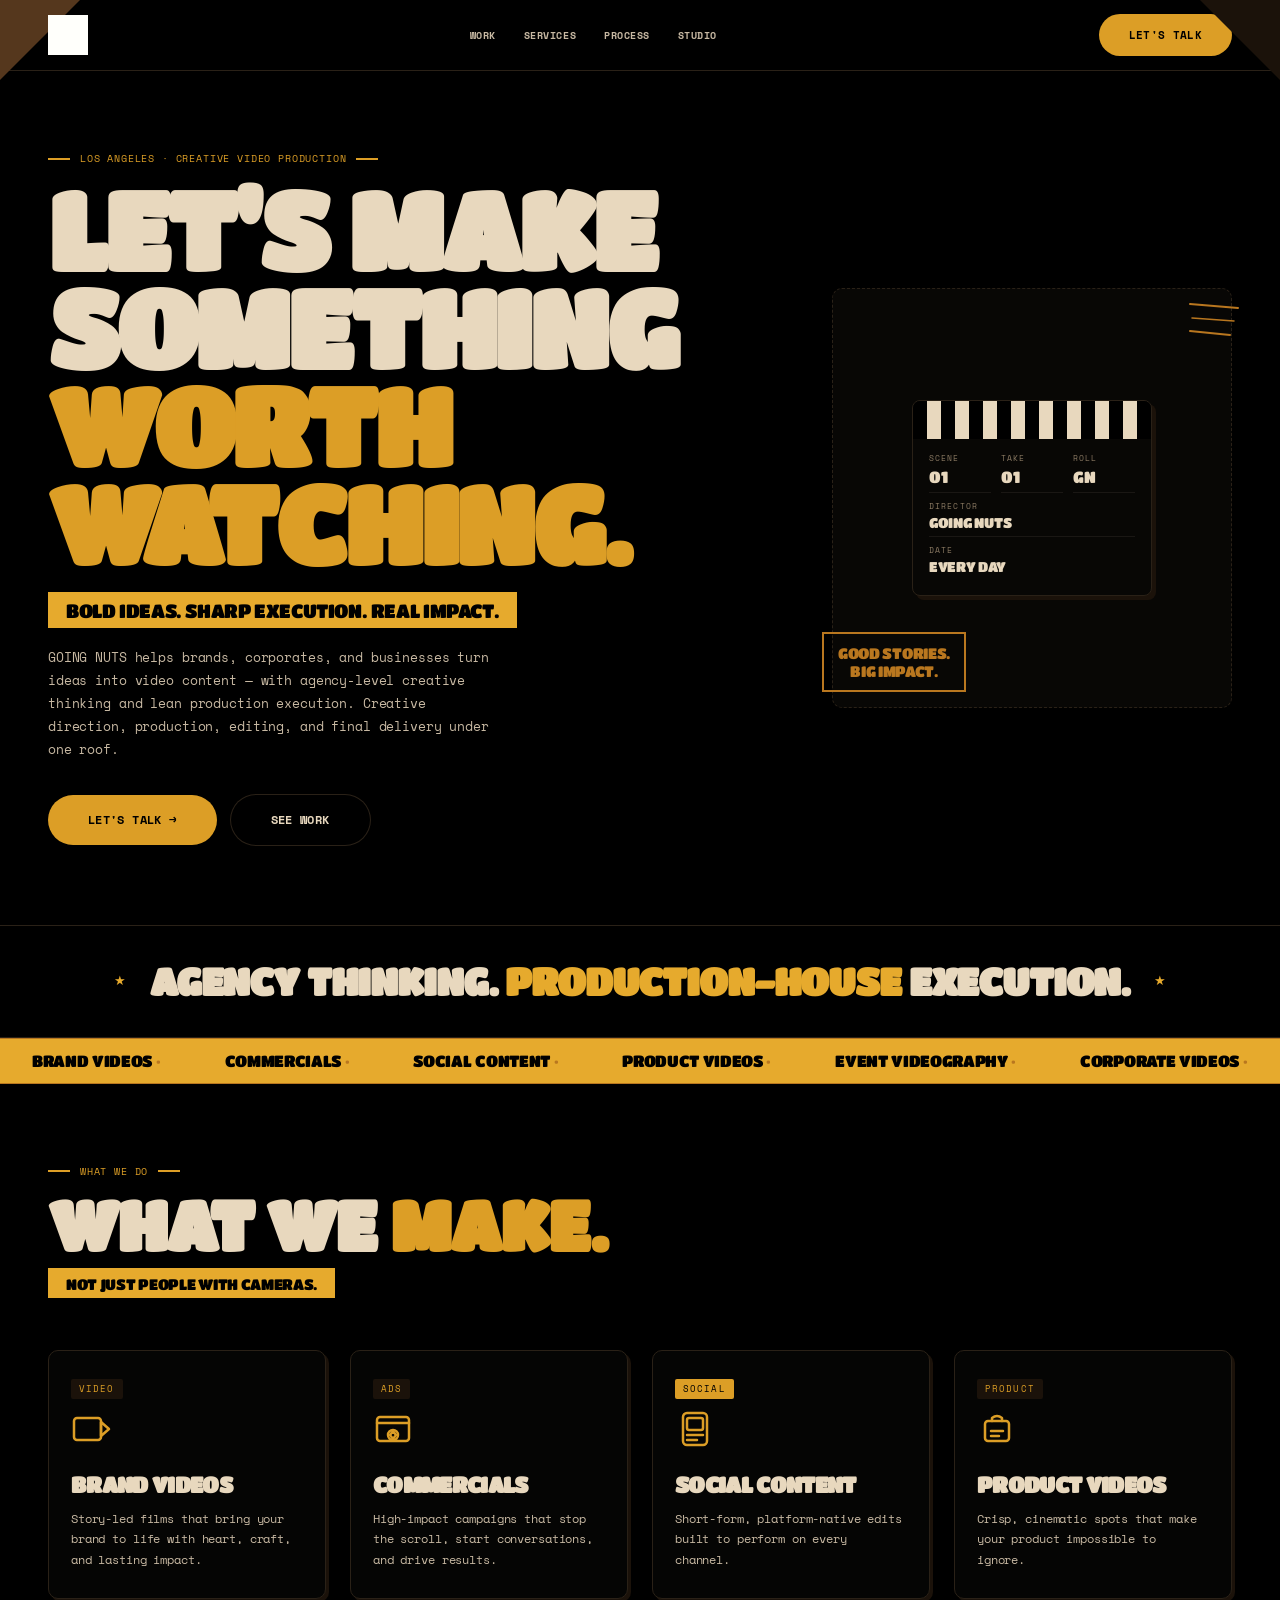
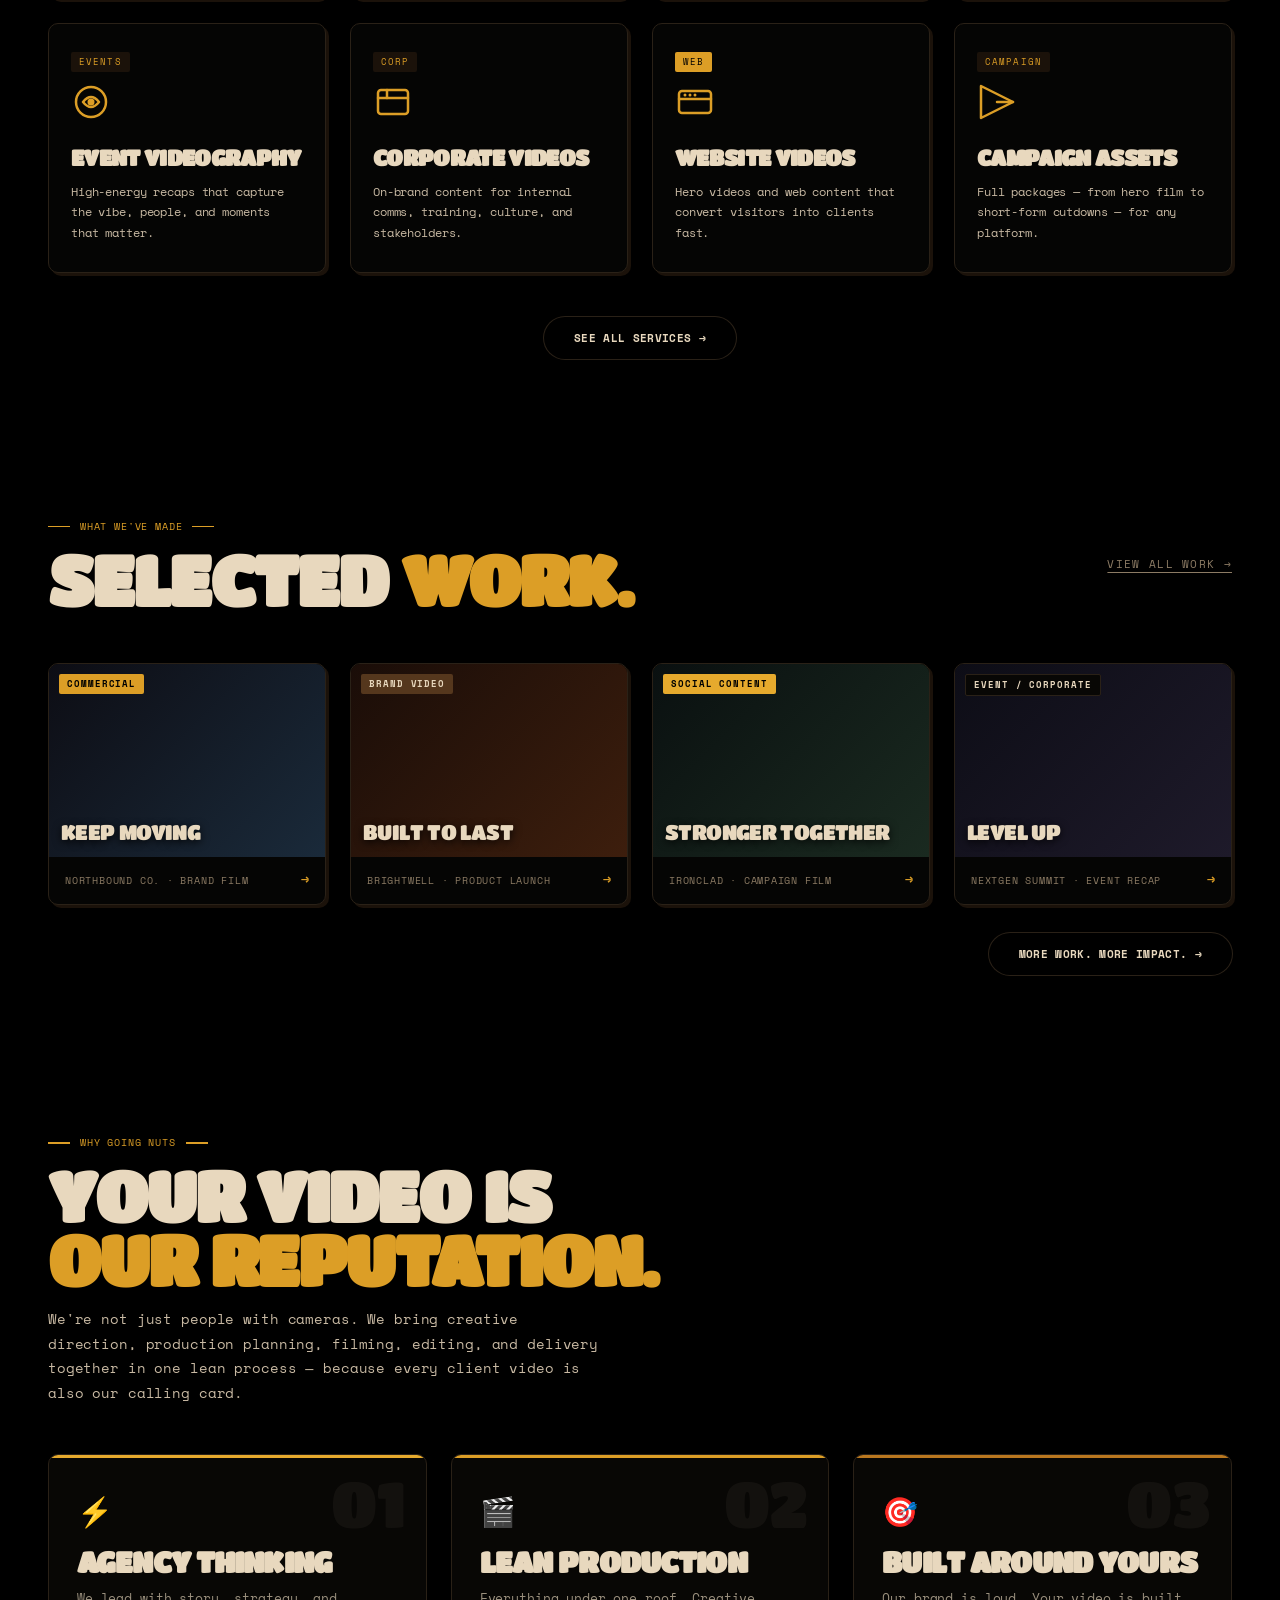
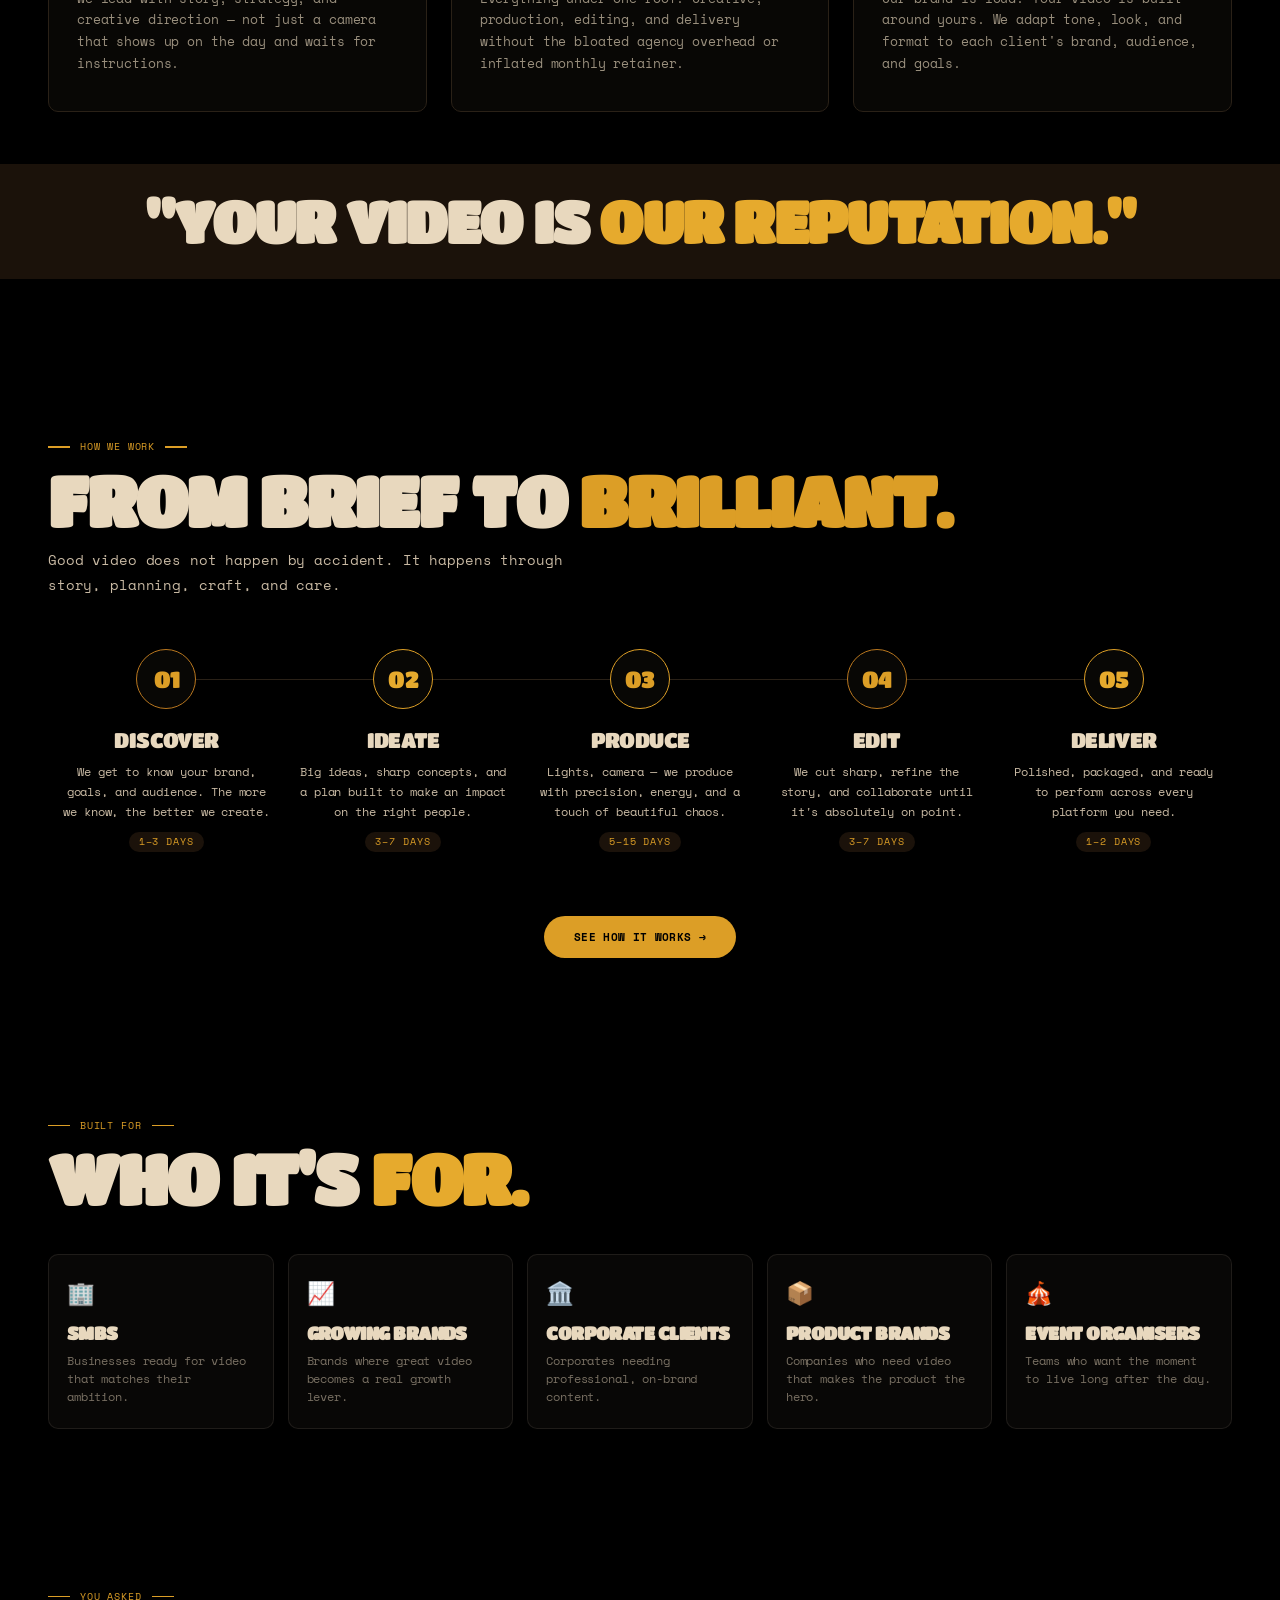
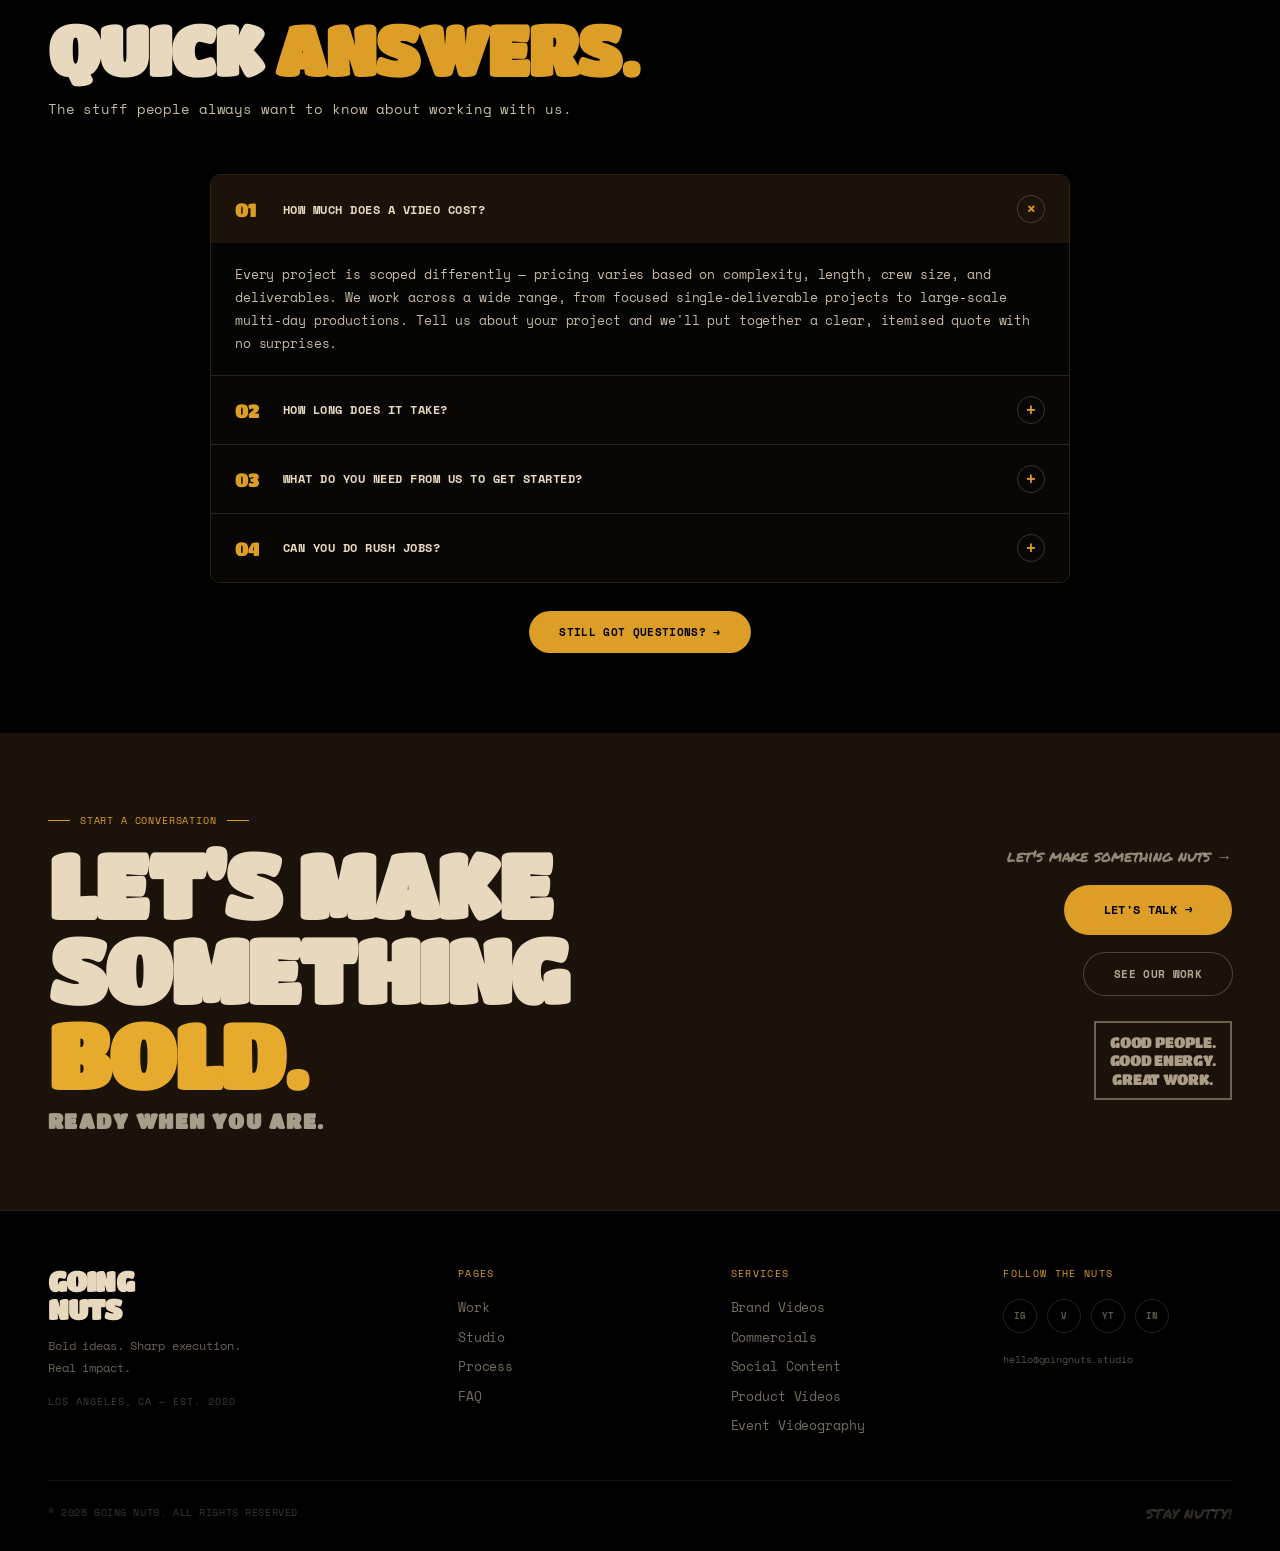
==== commit 09dcbfd3: "Apply dark cinematic visual system — black bg, cream type, mustard accents - Replace warm paper pale" ====
--- a/index.html
+++ b/index.html
@@ -6,7 +6,8 @@
   <title>GOING NUTS — Creative Video Production | Los Angeles</title>
   <meta name="description" content="GOING NUTS is a Los Angeles creative video production company. Agency thinking. Production-house execution.">
   <link rel="preconnect" href="https://fonts.googleapis.com">
-  <link href="https://fonts.googleapis.com/css2?family=IBM+Plex+Mono:wght@400;500;700&display=swap" rel="stylesheet">
+  <link rel="preconnect" href="https://fonts.gstatic.com" crossorigin>
+  <link href="https://fonts.googleapis.com/css2?family=Titan+One&family=Shrikhand&family=Space+Mono:ital,wght@0,400;0,700;1,400;1,700&display=swap" rel="stylesheet">
   <link rel="stylesheet" href="css/gn.css">
 </head>
 <body class="page-home">
--- a/css/gn.css
+++ b/css/gn.css
@@ -1,28 +1,18 @@
 /* ═══════════════════════════════════════════════════════════════════════
-   GOING NUTS — GN.CSS
-   VERSION 0: INTERACTIVE WEBSITE SKELETON
-   Source of truth: going-nuts-website-brief.md (§7 Colour System, §8 Typography)
+   GOING NUTS DARK — GN.CSS
+   DARK CINEMATIC VERSION
+   Black background · cream chunky type · mono UI · mustard accents
 
    TABLE OF CONTENTS
    ─────────────────
-   §01  CSS TOKENS (exact from brief §7)
+   §01  CSS TOKENS
    §02  FONT FACES
    §03  RESET & BASE
    §04  TYPOGRAPHY UTILITIES
    §05  LAYOUT UTILITIES
-   §06  ROTATION / POSITION UTILITIES  [V1 hooks]
-   §07  V1 TEXTURE HOOKS  [empty in V0 — documented for art direction pass]
+   §06  ROTATION / POSITION UTILITIES
+   §07  TEXTURE HOOKS
    §08  VISUAL IDENTITY COMPONENTS
-        .c-texture   TextureOverlay
-        .c-tape      TapeStrip
-        .c-stamp     StampLabel
-        .c-doodle    DoodleAccent
-        .c-sticker   StickerNote
-        .c-rough-card
-        .c-dark-card
-        .c-collage   CollageCluster
-        .c-band      SectionBand
-        .c-media-frame MediaFrame
    §09  BUTTONS
    §10  PILLS / TAGS
    §11  HEADER
@@ -44,74 +34,96 @@
    §27  RESPONSIVE — TABLET (≤ 1024px)
    §28  RESPONSIVE — MOBILE (≤ 768px)
    §29  RESPONSIVE — SMALL (≤ 480px)
-   ═══════════════════════════════════════════════════════════════════════ */
-
-
-/* ═══════════════════════════════════════════════════════════════════════
-   §01  CSS TOKENS
-   Source: going-nuts-website-brief.md §7 Colour System
+   §30  PRICING TIERS
+   §31  UTILITY CLASSES
+   §32  MOBILE CAROUSEL
+   §33  TAB / TOGGLE SYSTEM
+   §34  COLLAPSIBLE PANELS
+   ═══════════════════════════════════════════════════════════════════════ */
+
+@import url('https://fonts.googleapis.com/css2?family=Titan+One&family=Shrikhand&family=Space+Mono:ital,wght@0,400;0,700;1,400;1,700&display=swap');
+
+
+/* ═══════════════════════════════════════════════════════════════════════
+   §01  CSS TOKENS — DARK CINEMATIC PALETTE
    ═══════════════════════════════════════════════════════════════════════ */
 :root {
-  /* Surfaces */
-  --color-paper:        #EED9BB;
-  --color-paper-light:  #F4E7CF;
-  --color-paper-warm:   #E6CFAE;
-  --color-paper-dark:   #D9BE99;
-  --color-tape:         #C8AD83;
-
-  /* Ink */
-  --color-ink:          #0D0E0C;
-  --color-ink-soft:     #171511;
-  --color-charcoal:     #252017;
-  --color-muted:        #5A5145;
-
-  /* Accents */
-  --color-red:          #A3220F;
-  --color-red-bright:   #B63822;
-  --color-red-deep:     #7F1B0D;
-  --color-red-faded:    #C65A3D;
-
-  --color-mustard:       #E19A10;
-  --color-mustard-bright:#F2B21A;
-  --color-mustard-deep:  #B8740B;
-  --color-ochre-pale:    #E8B95A;
-
-  --color-teal:         #0D6A7E;
-  --color-teal-bright:  #16859A;
-  --color-teal-soft:    #77AEB3;
-  --color-teal-deep:    #12313A;
-  --color-teal-pale:    #C8DAD4;
-
-  /* Text */
-  --color-text-primary:  #0D0E0C;
-  --color-text-secondary:#3D3930;
-  --color-text-muted:    #5A5145;
-  --color-text-on-dark:  #F4E7CF;
-  --color-text-on-yellow:#0D0E0C;
-  --color-text-on-red:   #F4E7CF;
-  --color-text-on-teal:  #F4E7CF;
-
-  /* Borders / lines */
-  --color-border:       #BFA98A;
-  --color-border-dark:  #766B5E;
-  --color-pencil-line:  #171511;
-
-  /* Texture opacities (activated in V1) */
-  --texture-noise-opacity:   0.06;
-  --texture-paper-opacity:   0.18;
-  --texture-ink-distress:    0.12;
-
-  /* Radius */
+  /* ── Dark surface palette ────────────────────────────────────────── */
+  --gn-black:         #000000;
+  --gn-black-soft:    #050504;
+  --gn-panel:         #080705;
+  --gn-brown-dark:    #1B120A;
+  --gn-brown-line:    #2A2117;
+  --gn-brown-mid:     #55371D;
+  --gn-cream:         #E8D8BE;
+  --gn-cream-soft:    #C8B9A3;
+  --gn-muted-text:    #8C7B64;
+  --gn-yellow:        #DC9E26;
+  --gn-yellow-bright: #E6AA2D;
+  --gn-yellow-dark:   #B9771F;
+
+  /* ── Surfaces ────────────────────────────────────────────────────── */
+  --color-paper:        #000000;
+  --color-paper-light:  #050504;
+  --color-paper-warm:   #000000;
+  --color-paper-dark:   #080705;
+  --color-tape:         #DC9E26;
+
+  /* ── Ink ─────────────────────────────────────────────────────────── */
+  --color-ink:          #000000;
+  --color-ink-soft:     #050504;
+  --color-charcoal:     #080705;
+  --color-muted:        #8C7B64;
+
+  /* ── Accent — yellow replaces red ───────────────────────────────── */
+  --color-red:          #DC9E26;
+  --color-red-bright:   #E6AA2D;
+  --color-red-deep:     #B9771F;
+  --color-red-faded:    #DC9E26;
+
+  /* ── Mustard ─────────────────────────────────────────────────────── */
+  --color-mustard:        #DC9E26;
+  --color-mustard-bright: #E6AA2D;
+  --color-mustard-deep:   #B9771F;
+  --color-ochre-pale:     #E8D8BE;
+
+  /* ── Warm brown replaces teal ────────────────────────────────────── */
+  --color-teal:         #B9771F;
+  --color-teal-bright:  #DC9E26;
+  --color-teal-soft:    #8C7B64;
+  --color-teal-deep:    #1B120A;
+  --color-teal-pale:    #2A2117;
+
+  /* ── Text ────────────────────────────────────────────────────────── */
+  --color-text-primary:  #E8D8BE;
+  --color-text-secondary:#C8B9A3;
+  --color-text-muted:    #8C7B64;
+  --color-text-on-dark:  #E8D8BE;
+  --color-text-on-yellow:#000000;
+  --color-text-on-red:   #E8D8BE;
+  --color-text-on-teal:  #E8D8BE;
+
+  /* ── Borders / lines ─────────────────────────────────────────────── */
+  --color-border:       #2A2117;
+  --color-border-dark:  #1B120A;
+  --color-pencil-line:  #2A2117;
+
+  /* ── Texture opacities ───────────────────────────────────────────── */
+  --texture-noise-opacity:   0.04;
+  --texture-paper-opacity:   0.06;
+  --texture-ink-distress:    0.08;
+
+  /* ── Radius ──────────────────────────────────────────────────────── */
   --radius-card:        10px;
   --radius-button:      999px;
 
-  /* Font stacks */
-  --fn-display: 'Bebas Neue', 'Impact', sans-serif;
-  --fn-body:    'Work Sans', system-ui, sans-serif;
+  /* ── Font stacks ─────────────────────────────────────────────────── */
+  --fn-display: 'Titan One', 'Shrikhand', 'Cooper Black', serif;
+  --fn-body:    'Space Mono', 'IBM Plex Mono', 'Courier New', monospace;
   --fn-hand:    'Permanent Marker', cursive;
-  --fn-mono:    'IBM Plex Mono', 'Courier New', monospace;
-
-  /* Spacing scale */
+  --fn-mono:    'Space Mono', 'IBM Plex Mono', 'Courier New', monospace;
+
+  /* ── Spacing scale ───────────────────────────────────────────────── */
   --space-xs:   8px;
   --space-sm:   16px;
   --space-md:   24px;
@@ -119,34 +131,21 @@
   --space-xl:   80px;
   --space-2xl:  120px;
 
-  /* Transitions */
+  /* ── Transitions ─────────────────────────────────────────────────── */
   --ease-default: cubic-bezier(0.25, 0.46, 0.45, 0.94);
 }
 
 
 /* ═══════════════════════════════════════════════════════════════════════
    §02  FONT FACES
-   Paths relative to css/gn.css → ../Assets/Fonts/
-   ═══════════════════════════════════════════════════════════════════════ */
-@font-face {
-  font-family: 'Bebas Neue';
-  src: url('../Assets/Fonts/Bebas_Neue/BebasNeue-Regular.ttf') format('truetype');
-  font-weight: 400;
-  font-display: swap;
-}
+   Local fonts: Permanent Marker only (display + body now from Google CDN)
+   ═══════════════════════════════════════════════════════════════════════ */
 @font-face {
   font-family: 'Permanent Marker';
   src: url('../Assets/Fonts/Permanent_Marker/PermanentMarker-Regular.ttf') format('truetype');
   font-weight: 400;
   font-display: swap;
 }
-@font-face {
-  font-family: 'Work Sans';
-  src: url('../Assets/Fonts/Work_Sans/WorkSans-VariableFont_wght.ttf') format('truetype');
-  font-weight: 100 900;
-  font-display: swap;
-}
-/* IBM Plex Mono: loaded via Google Fonts link in each HTML <head> */
 
 
 /* ═══════════════════════════════════════════════════════════════════════
@@ -166,36 +165,25 @@
 
 body {
   font-family: var(--fn-body);
-  background-color: var(--color-paper);
-  color: var(--color-text-primary);
-  line-height: 1.6;
+  background-color: var(--gn-black);
+  color: var(--gn-cream);
+  line-height: 1.45;
   overflow-x: hidden;
-}
-
-/* Global paper grain hook — activated in V1 art direction pass */
-/* V1 ART DIRECTION HOOK: uncomment and add SVG noise texture
-body::after {
-  content: '';
-  position: fixed; inset: 0;
-  background-image: url('../img/grain.svg');
-  opacity: var(--texture-noise-opacity);
-  pointer-events: none;
-  z-index: 9999;
-}
-*/
+  font-size: 0.8rem;
+  letter-spacing: -0.01em;
+}
 
 a     { text-decoration: none; color: inherit; }
-img   { max-width: 100%; display: block; }
+img   { max-width: 100%; display: block; filter: sepia(0.25) contrast(1.08) brightness(0.88) saturate(0.85); }
 ul    { list-style: none; }
 button { cursor: pointer; }
 
-/* Skip nav (accessibility) */
 .u-skip-nav {
   position: absolute;
   top: -100px;
   left: var(--space-md);
-  background: var(--color-mustard-bright);
-  color: var(--color-ink);
+  background: var(--gn-yellow-bright);
+  color: var(--gn-black);
   padding: 8px 16px;
   font-weight: 700;
   font-size: 0.85rem;
@@ -208,26 +196,28 @@
 
 /* ═══════════════════════════════════════════════════════════════════════
    §04  TYPOGRAPHY UTILITIES
-   Fonts: brief §8 — Bebas Neue / Work Sans / Permanent Marker / IBM Plex Mono
-   ═══════════════════════════════════════════════════════════════════════ */
-.display { font-family: var(--fn-display); letter-spacing: 0.02em; line-height: 0.95; }
+   ═══════════════════════════════════════════════════════════════════════ */
+.display {
+  font-family: var(--fn-display);
+  letter-spacing: -0.03em;
+  line-height: 0.9;
+  font-weight: 900;
+}
 .hand    { font-family: var(--fn-hand); }
 .mono    { font-family: var(--fn-mono); }
 
-/* Color text utilities */
-.text--red     { color: var(--color-red); }
-.text--mustard { color: var(--color-mustard-bright); }
-.text--teal    { color: var(--color-teal); }
-.text--cream   { color: var(--color-text-on-dark); }
-.text--muted   { color: var(--color-text-muted); }
-
-/* Section label — mono caps with red rule flanks */
+.text--red     { color: var(--gn-yellow); }
+.text--mustard { color: var(--gn-yellow-bright); }
+.text--teal    { color: var(--gn-yellow-dark); }
+.text--cream   { color: var(--gn-cream); }
+.text--muted   { color: var(--gn-muted-text); }
+
 .section-label {
   font-family: var(--fn-mono);
   font-size: 0.65rem;
-  letter-spacing: 0.18em;
-  text-transform: uppercase;
-  color: var(--color-text-muted);
+  letter-spacing: 0.08em;
+  text-transform: uppercase;
+  color: var(--gn-yellow);
   display: flex;
   align-items: center;
   gap: 10px;
@@ -238,26 +228,25 @@
   content: '';
   flex: 0 0 22px;
   height: 1.5px;
-  background: var(--color-red);
-}
-.section-label--dark { color: rgba(244,231,207,.5); }
+  background: var(--gn-yellow);
+}
+.section-label--dark { color: var(--gn-yellow); }
 .section-label--dark::before,
-.section-label--dark::after { background: var(--color-mustard); }
-
-/* Section title — large Bebas Neue */
+.section-label--dark::after { background: var(--gn-yellow); }
+
 .section-title {
   font-family: var(--fn-display);
   font-size: clamp(42px, 5.5vw, 72px);
   text-transform: uppercase;
-  line-height: 0.95;
-  letter-spacing: 0.02em;
-}
-
-/* Body lead */
+  line-height: 0.9;
+  letter-spacing: -0.03em;
+  color: var(--gn-cream);
+}
+
 .body-lead {
-  font-size: 1.05rem;
+  font-size: 0.88rem;
   line-height: 1.75;
-  color: var(--color-text-secondary);
+  color: var(--gn-cream-soft);
   max-width: 560px;
   margin-top: var(--space-sm);
 }
@@ -281,13 +270,11 @@
   margin-bottom: 52px;
 }
 
-/* Grid helpers */
 .grid-2  { display: grid; grid-template-columns: repeat(2, 1fr); gap: var(--space-md); }
 .grid-3  { display: grid; grid-template-columns: repeat(3, 1fr); gap: var(--space-md); }
 .grid-4  { display: grid; grid-template-columns: repeat(4, 1fr); gap: var(--space-md); }
 .grid-5  { display: grid; grid-template-columns: repeat(5, 1fr); gap: var(--space-sm); }
 
-/* Flex helpers */
 .flex        { display: flex; }
 .flex-center { display: flex; align-items: center; justify-content: center; }
 .flex-between{ display: flex; align-items: center; justify-content: space-between; }
@@ -295,8 +282,7 @@
 
 
 /* ═══════════════════════════════════════════════════════════════════════
-   §06  ROTATION / POSITION UTILITIES  [V1 hooks]
-   Use these to add the "slightly off-grid" feel in V1
+   §06  ROTATION / POSITION UTILITIES
    ═══════════════════════════════════════════════════════════════════════ */
 .rotate-neg-3 { transform: rotate(-3deg); }
 .rotate-neg-2 { transform: rotate(-2deg); }
@@ -313,21 +299,15 @@
 
 
 /* ═══════════════════════════════════════════════════════════════════════
-   §07  V1 TEXTURE HOOKS
-   All empty / minimal in V0.
-   Each comment explains what to add in the V1 art direction pass.
-   ═══════════════════════════════════════════════════════════════════════ */
-
-/* Paper grain overlay — applied to .section--has-texture via child .c-texture */
+   §07  TEXTURE HOOKS
+   ═══════════════════════════════════════════════════════════════════════ */
 .section--has-texture { position: relative; overflow: hidden; }
-/* Content always sits above texture layer */
 .section--has-texture > .container,
 .c-hero > .container {
   position: relative;
   z-index: 1;
 }
 
-/* Torn edge — top of section (structural slot; V1 activates clip-path) */
 .section--torn-top    { position: relative; }
 .section--torn-top::before {
   content: '';
@@ -338,12 +318,6 @@
   height: 12px;
   background: inherit;
   z-index: 2;
-  /* V1: clip-path: polygon(
-    0 60%, 2% 0, 5% 80%, 9% 10%, 14% 70%, 19% 5%,
-    24% 85%, 30% 0, 36% 75%, 42% 15%, 48% 90%,
-    54% 5%, 60% 80%, 66% 20%, 72% 95%, 78% 10%,
-    84% 70%, 90% 0, 95% 85%, 100% 30%, 100% 100%, 0 100%
-  ); */
 }
 
 .section--torn-bottom { position: relative; }
@@ -356,180 +330,128 @@
   height: 12px;
   background: inherit;
   z-index: 2;
-  /* V1: clip-path: polygon(
-    0 0, 100% 0, 100% 40%, 97% 100%, 93% 20%,
-    88% 95%, 83% 15%, 78% 80%, 73% 5%, 68% 90%,
-    63% 20%, 58% 100%, 52% 15%, 46% 85%, 40% 0,
-    34% 100%, 28% 25%, 22% 90%, 16% 5%, 10% 80%,
-    5% 10%, 2% 70%, 0 30%
-  ); */
-}
-
-/* Ink distress on borders */
-/* V1: filter: url('#ink-rough') on elements with .ink-distress */
+}
+
 .ink-distress {}
 
-/* Rough offset shadow — V0: standard box-shadow. V1: hand-painted look */
 .rough-shadow {
-  box-shadow: 3px 3px 0 var(--color-border-dark);
+  box-shadow: 3px 3px 0 var(--gn-brown-dark);
 }
 .rough-shadow--lg {
-  box-shadow: 5px 5px 0 var(--color-border-dark);
-}
-
-/* Ink border — V0: standard 2px solid. V1: slightly uneven/distressed */
+  box-shadow: 5px 5px 0 var(--gn-brown-dark);
+}
+
 .ink-border {
-  border: 2px solid var(--color-ink);
+  border: 2px solid var(--gn-brown-line);
 }
 
 
 /* ═══════════════════════════════════════════════════════════════════════
    §08  VISUAL IDENTITY COMPONENTS
-
-   These components are the "slots" for V1 art direction.
-   Each is functional in V0 and extendable in V1.
-   ═══════════════════════════════════════════════════════════════════════ */
-
-/* ── TextureOverlay (.c-texture) ─────────────────────────────────────
-   In V0: invisible placeholder slot
-   In V1: add paper grain SVG background at low opacity
-   Usage: <div class="c-texture" aria-hidden="true"></div>
-   ─────────────────────────────────────────────────────────────────── */
+   ═══════════════════════════════════════════════════════════════════════ */
+
+/* ── TextureOverlay (.c-texture) ───────────────────────────────────── */
 .c-texture {
   position: absolute;
   inset: 0;
   pointer-events: none;
   user-select: none;
-  z-index: 0;           /* sits below content (container z-index: 1) */
+  z-index: 0;
   border-radius: inherit;
-  /* V1: background-image: url('../img/grain.svg');
-         opacity: var(--texture-noise-opacity);
-         mix-blend-mode: multiply; */
-}
-
-/* ── TapeStrip (.c-tape) ─────────────────────────────────────────────
-   Mustard highlight strip — like washi tape across text
-   In V0: clean mustard band
-   In V1: add paper texture, slight rotation, tape-end torn look
-   Usage: <div class="c-tape">BOLD IDEAS. MADE TO STICK.</div>
-   ─────────────────────────────────────────────────────────────────── */
+}
+
+/* ── TapeStrip (.c-tape) ────────────────────────────────────────────── */
 .c-tape {
   display: inline-block;
-  background: var(--color-mustard-bright);
-  color: var(--color-ink);
+  background: var(--gn-yellow-bright);
+  color: var(--gn-black);
   font-family: var(--fn-display);
   font-size: 1.2rem;
-  letter-spacing: 0.05em;
+  letter-spacing: -0.02em;
   padding: 5px 18px 3px;
-  /* V1: transform: rotate(-0.8deg); add tape-end pseudo-elements */
 }
 .c-tape--sm { font-size: 0.95rem; }
 .c-tape--lg { font-size: 1.6rem; }
-.c-tape--red { background: var(--color-red); color: var(--color-text-on-red); }
-
-/* ── StampLabel (.c-stamp) ───────────────────────────────────────────
-   Rubber stamp / badge element
-   In V0: clean teal border box
-   In V1: add ink distress, rotation, letterpress texture
-   Usage: <div class="c-stamp">GOOD STORIES.<br>BIG IMPACT.</div>
-   ─────────────────────────────────────────────────────────────────── */
+.c-tape--red { background: var(--gn-yellow); color: var(--gn-black); }
+
+/* ── StampLabel (.c-stamp) ─────────────────────────────────────────── */
 .c-stamp {
   display: inline-block;
-  border: 2.5px solid var(--color-teal);
-  color: var(--color-teal);
+  border: 2.5px solid var(--gn-yellow-dark);
+  color: var(--gn-yellow-dark);
   font-family: var(--fn-display);
   font-size: 0.95rem;
-  letter-spacing: 0.07em;
-  line-height: 1.35;
+  letter-spacing: -0.02em;
+  line-height: 1.2;
   padding: 10px 14px;
   text-align: center;
-  /* V1: transform: rotate(-2deg); add ink-distress filter */
-}
-.c-stamp--red     { border-color: var(--color-red);    color: var(--color-red); }
-.c-stamp--mustard { border-color: var(--color-mustard); color: var(--color-mustard-deep); }
-.c-stamp--cream   { border-color: rgba(244,231,207,.4); color: rgba(244,231,207,.7); }
-
-/* ── DoodleAccent (.c-doodle) ────────────────────────────────────────
-   Placeholder for hand-drawn SVG doodles (arrows, stars, underlines, etc.)
-   In V0: empty or minimal SVG placeholder (faint outline)
-   In V1: insert actual SVG doodles via data-doodle attribute or direct SVG
-   Usage: <div class="c-doodle c-doodle--arrow" aria-hidden="true"></div>
-   ─────────────────────────────────────────────────────────────────── */
+}
+.c-stamp--red     { border-color: var(--gn-yellow);      color: var(--gn-yellow); }
+.c-stamp--mustard { border-color: var(--gn-yellow);      color: var(--gn-yellow-dark); }
+.c-stamp--cream   { border-color: rgba(232,216,190,.4);  color: rgba(232,216,190,.7); }
+
+/* ── DoodleAccent (.c-doodle) ─────────────────────────────────────── */
 .c-doodle {
   display: block;
-  position: absolute;   /* each instance uses utility class or inline pos */
+  position: absolute;
   pointer-events: none;
   user-select: none;
-  color: var(--color-teal);
+  color: var(--gn-yellow-dark);
   z-index: 1;
-  /* V1: insert SVG doodle via data-doodle attribute or child <img> */
 }
 .c-doodle--inline { position: relative; display: inline-block; }
-.c-doodle--top-right  { top: 16px; right: 16px; }
-.c-doodle--top-left   { top: 16px; left: 16px; }
+.c-doodle--top-right    { top: 16px; right: 16px; }
+.c-doodle--top-left     { top: 16px; left: 16px; }
 .c-doodle--bottom-right { bottom: 16px; right: 16px; }
 .c-doodle--bottom-left  { bottom: 16px; left: 16px; }
-.c-doodle--red     { color: var(--color-red); }
-.c-doodle--mustard { color: var(--color-mustard); }
+.c-doodle--red     { color: var(--gn-yellow); }
+.c-doodle--mustard { color: var(--gn-yellow); }
 .c-doodle--large   { font-size: 2rem; }
 
-/* ── StickerNote (.c-sticker) ────────────────────────────────────────
-   Sticky note / annotation card (like a post-it with handwritten style)
-   In V0: paper card with border
-   In V1: add slight rotation, handwritten font, shadow
-   Usage: <div class="c-sticker">STORIES THAT<br>CONNECT.</div>
-   ─────────────────────────────────────────────────────────────────── */
+/* ── StickerNote (.c-sticker) ─────────────────────────────────────── */
 .c-sticker {
   display: inline-block;
-  background: var(--color-paper-light);
-  border: 1.5px solid var(--color-border);
+  background: var(--gn-black-soft);
+  border: 1.5px solid var(--gn-brown-line);
   padding: 14px 16px;
-  font-family: var(--fn-body);
+  font-family: var(--fn-mono);
   font-weight: 700;
   font-size: 0.75rem;
   letter-spacing: 0.07em;
   text-transform: uppercase;
   line-height: 1.55;
-  box-shadow: 2px 2px 0 var(--color-border-dark);
-  /* V1: transform: rotate(-3deg); */
-}
-.c-sticker--yellow { background: var(--color-mustard-bright); border-color: var(--color-mustard-deep); color: var(--color-ink); }
-.c-sticker--teal   { background: var(--color-teal-pale); border-color: var(--color-teal); color: var(--color-teal-deep); }
-
-/* ── RoughCard (.c-rough-card) ───────────────────────────────────────
-   Card with paper texture and ink borders
-   In V0: clean card with border and offset shadow
-   In V1: add paper grain, distress borders, rough corners
-   ─────────────────────────────────────────────────────────────────── */
+  color: var(--gn-cream);
+  box-shadow: 2px 2px 0 var(--gn-brown-dark);
+}
+.c-sticker--yellow { background: var(--gn-yellow-bright); border-color: var(--gn-yellow-dark); color: var(--gn-black); }
+.c-sticker--teal   { background: var(--gn-brown-line);    border-color: var(--gn-yellow-dark); color: var(--gn-cream-soft); }
+
+/* ── RoughCard (.c-rough-card) ────────────────────────────────────── */
 .c-rough-card {
-  background: var(--color-paper-light);
-  border: 2px solid var(--color-ink);
+  background: var(--gn-black-soft);
+  border: 1px solid var(--gn-brown-line);
   border-radius: var(--radius-card);
   padding: var(--space-lg) var(--space-md);
   position: relative;
-  box-shadow: 3px 3px 0 var(--color-border-dark);
+  box-shadow: 3px 3px 0 var(--gn-brown-dark);
   transition: transform 0.15s var(--ease-default), box-shadow 0.15s var(--ease-default);
 }
 .c-rough-card:hover {
   transform: translate(-2px, -2px);
-  box-shadow: 5px 5px 0 var(--color-border-dark);
-}
-.c-rough-card--warm   { background: var(--color-paper-warm); }
-.c-rough-card--white  { background: var(--color-paper-light); }
-
-/* ── DarkCard (.c-dark-card) ─────────────────────────────────────────
-   Ink / charcoal panel with cream text
-   In V0: flat dark card
-   In V1: add printed texture, top color rule, grit
-   ─────────────────────────────────────────────────────────────────── */
+  box-shadow: 5px 5px 0 var(--gn-brown-dark);
+}
+.c-rough-card--warm   { background: var(--gn-panel); }
+.c-rough-card--white  { background: var(--gn-black-soft); }
+
+/* ── DarkCard (.c-dark-card) ──────────────────────────────────────── */
 .c-dark-card {
-  background: var(--color-charcoal);
-  border: 2px solid var(--color-ink);
+  background: var(--gn-panel);
+  border: 1px solid var(--gn-brown-line);
   border-radius: var(--radius-card);
   padding: 36px 28px;
   position: relative;
   overflow: hidden;
-  color: var(--color-text-on-dark);
+  color: var(--gn-cream);
 }
 .c-dark-card::before {
   content: '';
@@ -537,16 +459,16 @@
   top: 0; left: 0; right: 0;
   height: 3px;
 }
-.c-dark-card--mustard::before { background: var(--color-mustard-bright); }
-.c-dark-card--red::before     { background: var(--color-red); }
-.c-dark-card--teal::before    { background: var(--color-teal-bright); }
+.c-dark-card--mustard::before { background: var(--gn-yellow-bright); }
+.c-dark-card--red::before     { background: var(--gn-yellow); }
+.c-dark-card--teal::before    { background: var(--gn-yellow-dark); }
 
 .c-dark-card__num {
   position: absolute;
   top: 16px; right: 20px;
   font-family: var(--fn-display);
   font-size: 4rem;
-  color: rgba(255,255,255,0.05);
+  color: rgba(232,216,190,0.05);
   pointer-events: none;
   line-height: 1;
 }
@@ -554,73 +476,66 @@
 .c-dark-card h3 {
   font-family: var(--fn-display);
   font-size: 1.8rem;
-  letter-spacing: 0.04em;
+  letter-spacing: -0.03em;
   text-transform: uppercase;
   margin-bottom: 12px;
-  line-height: 1.05;
-}
-.c-dark-card p { font-size: 0.85rem; line-height: 1.7; color: rgba(244,231,207,0.7); }
-
-/* ── CollageCluster (.c-collage) ─────────────────────────────────────
-   Positioned container for layered prop elements
-   In V0: simple relative container with aspect ratio
-   In V1: fill with clapperboard, cameras, tape, stickers, etc.
-   ─────────────────────────────────────────────────────────────────── */
+  line-height: 0.95;
+  color: var(--gn-cream);
+}
+.c-dark-card p { font-size: 0.8rem; line-height: 1.7; color: rgba(232,216,190,0.65); }
+
+/* ── CollageCluster (.c-collage) ──────────────────────────────────── */
 .c-collage {
   position: relative;
   width: 100%;
-  /* V1: overflow: visible; children are absolutely positioned props */
 }
 .c-collage--hero { min-height: 420px; }
 .c-collage--md   { min-height: 280px; }
 
-/* Placeholder film prop block (in V0, shows a styled placeholder) */
 .c-collage__placeholder {
   width: 100%;
   height: 100%;
   min-height: inherit;
-  background: var(--color-paper-warm);
-  border: 2px dashed var(--color-border);
+  background: var(--gn-panel);
+  border: 1px dashed var(--gn-brown-line);
   border-radius: var(--radius-card);
   display: flex;
   align-items: center;
   justify-content: center;
   flex-direction: column;
   gap: 12px;
-  color: var(--color-muted);
+  color: var(--gn-muted-text);
   font-family: var(--fn-mono);
   font-size: 0.65rem;
   letter-spacing: 0.12em;
   text-transform: uppercase;
 }
 
-/* ── SectionBand (.c-band) ───────────────────────────────────────────
-   Full-width horizontal strip / banner
-   In V0: clean coloured strip
-   In V1: add torn paper edges, texture, rough borders
-   ─────────────────────────────────────────────────────────────────── */
+/* ── SectionBand (.c-band) ────────────────────────────────────────── */
 .c-band {
   padding: 28px var(--space-lg);
   text-align: center;
   position: relative;
 }
 .c-band--dark {
-  background: var(--color-ink);
-  color: var(--color-text-on-dark);
+  background: var(--gn-black);
+  color: var(--gn-cream);
+  border-top: 1px solid var(--gn-brown-line);
+  border-bottom: 1px solid var(--gn-brown-line);
 }
 .c-band--red {
-  background: var(--color-red);
-  color: var(--color-text-on-red);
+  background: var(--gn-yellow-bright);
+  color: var(--gn-black);
 }
 .c-band--mustard {
-  background: var(--color-mustard-bright);
-  color: var(--color-ink);
-  border-top: 2px solid var(--color-ink);
-  border-bottom: 2px solid var(--color-ink);
+  background: var(--gn-yellow-bright);
+  color: var(--gn-black);
+  border-top: 1px solid var(--gn-yellow-dark);
+  border-bottom: 1px solid var(--gn-yellow-dark);
 }
 .c-band--teal {
-  background: var(--color-teal-deep);
-  color: var(--color-text-on-teal);
+  background: var(--gn-brown-dark);
+  color: var(--gn-cream);
 }
 .c-band__inner {
   max-width: 1280px;
@@ -633,31 +548,25 @@
 .c-band h2 {
   font-family: var(--fn-display);
   font-size: clamp(1.6rem, 3vw, 2.4rem);
-  letter-spacing: 0.06em;
-  text-transform: uppercase;
-}
-
-/* ── MediaFrame (.c-media-frame) ─────────────────────────────────────
-   Frame for video / image with film-production styling
-   In V0: simple bordered frame with aspect ratio
-   In V1: add film-strip borders, clapperboard corner, rough edges
-   ─────────────────────────────────────────────────────────────────── */
+  letter-spacing: -0.03em;
+  text-transform: uppercase;
+}
+
+/* ── MediaFrame (.c-media-frame) ──────────────────────────────────── */
 .c-media-frame {
   position: relative;
-  border: 3px solid var(--color-ink);
+  border: 1px solid var(--gn-brown-line);
   border-radius: var(--radius-card);
   overflow: hidden;
-  background: var(--color-charcoal);
-  box-shadow: 4px 4px 0 var(--color-border-dark);
+  background: var(--gn-panel);
+  box-shadow: 4px 4px 0 var(--gn-brown-dark);
 }
 .c-media-frame::before {
-  /* V1: add film-strip top border or clapperboard corner graphic */
   content: '';
   display: block;
-  /* V1: height: 8px; background: repeating-linear-gradient(...); */
 }
 .c-media-frame__ratio {
-  padding-bottom: 56.25%; /* 16:9 */
+  padding-bottom: 56.25%;
   position: relative;
 }
 .c-media-frame__content {
@@ -667,39 +576,37 @@
   align-items: center;
   justify-content: center;
 }
-.c-media-frame--4-3 .c-media-frame__ratio { padding-bottom: 75%; }
+.c-media-frame--4-3    .c-media-frame__ratio { padding-bottom: 75%; }
 .c-media-frame--square .c-media-frame__ratio { padding-bottom: 100%; }
 
-/* Play button */
 .c-play-btn {
   width: 64px; height: 64px;
   border-radius: 50%;
-  background: rgba(255,255,255,0.15);
-  border: 2.5px solid rgba(255,255,255,0.6);
+  background: rgba(232,216,190,0.12);
+  border: 2.5px solid rgba(232,216,190,0.5);
   display: flex;
   align-items: center;
   justify-content: center;
-  color: white;
+  color: var(--gn-cream);
   font-size: 1.4rem;
   cursor: pointer;
   transition: background 0.15s;
 }
-.c-play-btn:hover { background: rgba(255,255,255,0.25); }
-
-/* Clapperboard (structural in V0, visual in V1) */
+.c-play-btn:hover { background: rgba(232,216,190,0.22); }
+
 .c-clapboard {
-  background: var(--color-charcoal);
+  background: var(--gn-panel);
   border-radius: 8px;
-  border: 2px solid var(--color-ink);
-  box-shadow: 4px 4px 0 var(--color-border-dark);
+  border: 1px solid var(--gn-brown-line);
+  box-shadow: 4px 4px 0 var(--gn-brown-dark);
   overflow: hidden;
 }
 .c-clapboard__stripes {
   height: 38px;
   background: repeating-linear-gradient(
     90deg,
-    var(--color-ink) 0px, var(--color-ink) 14px,
-    var(--color-paper-light) 14px, var(--color-paper-light) 28px
+    var(--gn-black) 0px, var(--gn-black) 14px,
+    var(--gn-cream) 14px, var(--gn-cream) 28px
   );
 }
 .c-clapboard__body {
@@ -708,27 +615,26 @@
   grid-template-columns: 1fr 1fr 1fr;
   gap: 8px 10px;
 }
-.c-clapboard__field { border-bottom: 1px solid rgba(255,255,255,0.1); padding-bottom: 4px; }
+.c-clapboard__field { border-bottom: 1px solid rgba(232,216,190,0.08); padding-bottom: 4px; }
 .c-clapboard__field--wide { grid-column: 1 / -1; }
 .c-clapboard__label {
   font-family: var(--fn-mono);
   font-size: 0.5rem;
   letter-spacing: 0.14em;
   text-transform: uppercase;
-  color: var(--color-muted);
+  color: var(--gn-muted-text);
 }
 .c-clapboard__val {
   font-family: var(--fn-display);
   font-size: 1rem;
-  color: var(--color-text-on-dark);
-  letter-spacing: 0.04em;
+  color: var(--gn-cream);
+  letter-spacing: -0.02em;
 }
 
 
 /* ═══════════════════════════════════════════════════════════════════════
    §09  BUTTONS
-   Primary: mustard with ink border / shadow
-   Ghost: transparent with ink border
+   Primary: mustard pill · Ghost: brown border
    ═══════════════════════════════════════════════════════════════════════ */
 .btn {
   display: inline-flex;
@@ -736,51 +642,53 @@
   gap: 6px;
   padding: 13px 30px;
   border-radius: var(--radius-button);
-  font-family: var(--fn-body);
+  font-family: var(--fn-mono);
   font-weight: 700;
-  font-size: 0.82rem;
-  letter-spacing: 0.09em;
+  font-size: 0.7rem;
+  letter-spacing: 0.03em;
   text-transform: uppercase;
   cursor: pointer;
   border: none;
   transition: transform 0.12s var(--ease-default), box-shadow 0.12s var(--ease-default), background 0.12s;
 }
 .btn--primary {
-  background: var(--color-mustard-bright);
-  color: var(--color-ink);
-  box-shadow: 3px 3px 0 var(--color-mustard-deep), 0 0 0 2px var(--color-ink);
+  background: var(--gn-yellow);
+  color: var(--gn-black);
 }
 .btn--primary:hover {
-  transform: translate(-2px, -2px);
-  box-shadow: 5px 5px 0 var(--color-mustard-deep), 0 0 0 2px var(--color-ink);
+  background: var(--gn-yellow-bright);
+  color: var(--gn-black);
+  transform: translate(-1px, -1px);
 }
 .btn--ghost {
   background: transparent;
-  color: var(--color-ink);
-  box-shadow: 0 0 0 2px var(--color-ink);
-}
-.btn--ghost:hover { background: var(--color-ink); color: var(--color-paper); }
+  color: var(--gn-cream);
+  box-shadow: 0 0 0 1px var(--gn-brown-line);
+}
+.btn--ghost:hover {
+  box-shadow: 0 0 0 1px var(--gn-yellow);
+  color: var(--gn-yellow);
+}
 
 .btn--ghost-light {
   background: transparent;
-  color: rgba(244,231,207,.75);
-  box-shadow: 0 0 0 2px rgba(244,231,207,.35);
+  color: rgba(232,216,190,.75);
+  box-shadow: 0 0 0 1px rgba(232,216,190,.25);
 }
 .btn--ghost-light:hover {
-  background: rgba(244,231,207,.1);
-  box-shadow: 0 0 0 2px rgba(244,231,207,.65);
-}
-.btn--lg { padding: 16px 40px; font-size: 0.92rem; }
-.btn--sm { padding: 9px 20px; font-size: 0.75rem; }
+  background: rgba(232,216,190,.08);
+  box-shadow: 0 0 0 1px rgba(232,216,190,.5);
+}
+.btn--lg { padding: 16px 40px; font-size: 0.78rem; }
+.btn--sm { padding: 9px 20px; font-size: 0.65rem; }
 
 .btn--red {
-  background: var(--color-red);
-  color: var(--color-text-on-red);
-  box-shadow: 3px 3px 0 var(--color-red-deep), 0 0 0 2px var(--color-ink);
+  background: var(--gn-yellow);
+  color: var(--gn-black);
 }
 .btn--red:hover {
-  transform: translate(-2px,-2px);
-  box-shadow: 5px 5px 0 var(--color-red-deep), 0 0 0 2px var(--color-ink);
+  background: var(--gn-yellow-bright);
+  transform: translate(-1px, -1px);
 }
 
 
@@ -797,10 +705,10 @@
   padding: 3px 8px;
   border-radius: 2px;
 }
-.pill--red     { background: var(--color-red);           color: #fff; }
-.pill--teal    { background: var(--color-teal);           color: #fff; }
-.pill--mustard { background: var(--color-mustard-bright); color: var(--color-ink); }
-.pill--dark    { background: var(--color-ink);            color: var(--color-text-on-dark); }
+.pill--red     { background: var(--gn-yellow);        color: var(--gn-black); }
+.pill--teal    { background: var(--gn-brown-mid);     color: var(--gn-cream); }
+.pill--mustard { background: var(--gn-yellow-bright); color: var(--gn-black); }
+.pill--dark    { background: var(--gn-panel);         color: var(--gn-cream); border: 1px solid var(--gn-brown-line); }
 
 .stag {
   display: inline-block;
@@ -812,10 +720,10 @@
   border-radius: 2px;
   margin-bottom: 10px;
 }
-.stag--teal    { background: var(--color-teal-pale);  color: var(--color-teal-deep); }
-.stag--red     { background: #F5C9BF;                 color: var(--color-red-deep); }
-.stag--mustard { background: #F7DFAC;                 color: var(--color-mustard-deep); }
-.stag--dark    { background: var(--color-charcoal);   color: var(--color-text-on-dark); }
+.stag--teal    { background: var(--gn-brown-dark);  color: var(--gn-yellow); }
+.stag--red     { background: var(--gn-brown-dark);  color: var(--gn-yellow); }
+.stag--mustard { background: var(--gn-yellow);      color: var(--gn-black); }
+.stag--dark    { background: var(--gn-panel);       color: var(--gn-cream); border: 1px solid var(--gn-brown-line); }
 
 
 /* ═══════════════════════════════════════════════════════════════════════
@@ -825,8 +733,8 @@
   position: sticky;
   top: 0;
   z-index: 200;
-  background: var(--color-paper);
-  border-bottom: 2px solid var(--color-ink);
+  background: var(--gn-black);
+  border-bottom: 1px solid var(--gn-brown-line);
 }
 .c-header__inner {
   display: flex;
@@ -836,12 +744,13 @@
   padding-top: 14px;
   padding-bottom: 14px;
 }
-.c-header__logo-img  { height: 40px; width: auto; }
+.c-header__logo-img  { height: 40px; width: auto; filter: brightness(0) invert(1) sepia(0.3) saturate(0.8); }
 .c-header__logo-text {
   font-family: var(--fn-display);
   font-size: 1.3rem;
-  line-height: 1.1;
-  letter-spacing: 0.05em;
+  line-height: 1.0;
+  letter-spacing: -0.03em;
+  color: var(--gn-cream);
 }
 .c-header__nav ul {
   display: flex;
@@ -849,24 +758,25 @@
   gap: 28px;
 }
 .c-header__nav a {
-  font-weight: 600;
-  font-size: 0.8rem;
-  letter-spacing: 0.1em;
-  text-transform: uppercase;
-  color: var(--color-text-secondary);
+  font-family: var(--fn-mono);
+  font-weight: 700;
+  font-size: 0.65rem;
+  letter-spacing: 0.05em;
+  text-transform: uppercase;
+  color: var(--gn-cream-soft);
   transition: color 0.12s;
   position: relative;
   padding-bottom: 2px;
 }
 .c-header__nav a:hover,
-.c-header__nav a.is-active { color: var(--color-ink); }
+.c-header__nav a.is-active { color: var(--gn-cream); }
 .c-header__nav a.is-active::after {
   content: '';
   position: absolute;
   bottom: -4px;
   left: 0; right: 0;
   height: 2px;
-  background: var(--color-mustard-bright);
+  background: var(--gn-yellow);
 }
 .c-header__actions {
   display: flex;
@@ -874,13 +784,12 @@
   gap: 12px;
 }
 
-/* Hamburger */
 .c-hamburger {
   display: none;
   flex-direction: column;
   gap: 5px;
   background: none;
-  border: 2px solid var(--color-ink);
+  border: 1px solid var(--gn-brown-line);
   border-radius: 4px;
   padding: 8px 10px;
 }
@@ -888,14 +797,13 @@
   display: block;
   width: 18px;
   height: 2px;
-  background: var(--color-ink);
+  background: var(--gn-cream);
   transition: transform 0.2s, opacity 0.2s;
 }
 .c-hamburger.is-active span:nth-child(1) { transform: translateY(7px) rotate(45deg); }
 .c-hamburger.is-active span:nth-child(2) { opacity: 0; }
 .c-hamburger.is-active span:nth-child(3) { transform: translateY(-7px) rotate(-45deg); }
 
-/* Torn corner triangles — part of every page header area */
 .c-header__corner {
   position: absolute;
   top: 0;
@@ -905,12 +813,12 @@
 }
 .c-header__corner--red  {
   left: 0;
-  border-top: 80px solid var(--color-red);
+  border-top: 80px solid var(--gn-brown-mid);
   border-right: 80px solid transparent;
 }
 .c-header__corner--teal {
   right: 0;
-  border-top: 80px solid var(--color-teal);
+  border-top: 80px solid var(--gn-brown-dark);
   border-left: 80px solid transparent;
 }
 
@@ -932,7 +840,7 @@
 .c-mobile-nav__overlay {
   position: absolute;
   inset: 0;
-  background: rgba(13, 14, 12, 0.6);
+  background: rgba(0,0,0,0.85);
   opacity: 0;
   transition: opacity 0.3s;
 }
@@ -943,8 +851,8 @@
   top: 0; right: 0;
   width: min(360px, 90vw);
   height: 100%;
-  background: var(--color-paper);
-  border-left: 3px solid var(--color-ink);
+  background: var(--gn-black);
+  border-left: 1px solid var(--gn-brown-line);
   padding: 28px 32px;
   display: flex;
   flex-direction: column;
@@ -958,12 +866,12 @@
 .c-mobile-nav__close {
   align-self: flex-end;
   background: none;
-  border: 2px solid var(--color-ink);
+  border: 1px solid var(--gn-brown-line);
   border-radius: 4px;
   width: 38px; height: 38px;
   font-size: 1rem;
   font-weight: 700;
-  color: var(--color-ink);
+  color: var(--gn-cream);
 }
 .c-mobile-nav__links {
   display: flex;
@@ -973,16 +881,16 @@
 .c-mobile-nav__links a {
   font-family: var(--fn-display);
   font-size: 2.2rem;
-  letter-spacing: 0.04em;
-  text-transform: uppercase;
-  color: var(--color-ink);
+  letter-spacing: -0.03em;
+  text-transform: uppercase;
+  color: var(--gn-cream);
   padding: 8px 0;
-  border-bottom: 1px solid var(--color-border);
+  border-bottom: 1px solid var(--gn-brown-line);
   display: block;
   transition: color 0.12s;
 }
-.c-mobile-nav__links a:hover { color: var(--color-red); }
-.c-mobile-nav__links a.is-active { color: var(--color-red); }
+.c-mobile-nav__links a:hover     { color: var(--gn-yellow); }
+.c-mobile-nav__links a.is-active { color: var(--gn-yellow); }
 
 
 /* ═══════════════════════════════════════════════════════════════════════
@@ -990,7 +898,7 @@
    ═══════════════════════════════════════════════════════════════════════ */
 .c-hero {
   padding: var(--space-xl) 0 80px;
-  background: var(--color-paper);
+  background: var(--gn-black);
   position: relative;
   overflow: hidden;
 }
@@ -1004,17 +912,17 @@
   font-size: clamp(64px, 8.5vw, 112px);
   text-transform: uppercase;
   margin-bottom: 20px;
+  color: var(--gn-cream);
 }
 .c-hero__sub {
-  font-size: 1.05rem;
+  font-size: 0.82rem;
   line-height: 1.75;
-  color: var(--color-text-secondary);
+  color: var(--gn-cream-soft);
   max-width: 460px;
   margin: 18px 0 34px;
 }
 .c-hero__ctas { display: flex; gap: 14px; flex-wrap: wrap; }
 
-/* Page heroes (non-homepage) */
 .c-hero--page {
   padding: 64px 0 56px;
 }
@@ -1033,9 +941,9 @@
 .c-ticker {
   overflow: hidden;
   padding: 10px 0;
-  background: var(--color-mustard-bright);
-  border-top: 2px solid var(--color-ink);
-  border-bottom: 2px solid var(--color-ink);
+  background: var(--gn-yellow-bright);
+  border-top: 1px solid var(--gn-yellow-dark);
+  border-bottom: 1px solid var(--gn-yellow-dark);
 }
 .c-ticker__track {
   display: flex;
@@ -1046,12 +954,12 @@
 .c-ticker__item {
   font-family: var(--fn-display);
   font-size: 1rem;
-  letter-spacing: 0.1em;
-  color: var(--color-ink);
+  letter-spacing: -0.02em;
+  color: var(--gn-black);
   padding: 0 32px;
   flex-shrink: 0;
 }
-.c-ticker__sep { color: var(--color-mustard-deep); }
+.c-ticker__sep { color: var(--gn-yellow-dark); }
 @keyframes ticker-scroll { to { transform: translateX(-50%); } }
 
 
@@ -1060,17 +968,20 @@
    ═══════════════════════════════════════════════════════════════════════ */
 .c-work-card {
   border-radius: var(--radius-card);
-  border: 2px solid var(--color-ink);
-  box-shadow: 3px 3px 0 var(--color-border-dark);
+  border: 1px solid var(--gn-brown-line);
+  box-shadow: 3px 3px 0 var(--gn-brown-dark);
   overflow: hidden;
   transition: transform 0.15s var(--ease-default), box-shadow 0.15s var(--ease-default);
   cursor: pointer;
   display: block;
-  background: var(--color-paper-light);
+  background: var(--gn-black-soft);
 }
 .c-work-card:hover {
   transform: translate(-2px, -2px);
-  box-shadow: 6px 6px 0 var(--color-border-dark);
+  box-shadow: 6px 6px 0 var(--gn-brown-dark);
+}
+.c-work-card:hover img {
+  filter: sepia(0.15) contrast(1.12) brightness(0.95) saturate(1);
 }
 .c-work-card__thumb {
   position: relative;
@@ -1086,10 +997,10 @@
   bottom: 10px; left: 12px;
   font-family: var(--fn-display);
   font-size: 1.3rem;
-  letter-spacing: 0.04em;
-  color: white;
-  text-transform: uppercase;
-  text-shadow: 0 2px 8px rgba(0,0,0,0.55);
+  letter-spacing: -0.03em;
+  color: var(--gn-cream);
+  text-transform: uppercase;
+  text-shadow: 0 2px 8px rgba(0,0,0,0.8);
 }
 .c-work-card__foot {
   display: flex;
@@ -1102,21 +1013,19 @@
   font-size: 0.62rem;
   letter-spacing: 0.08em;
   text-transform: uppercase;
-  color: var(--color-text-muted);
-}
-.c-work-card__arrow { color: var(--color-mustard-deep); font-weight: 900; }
-
-/* Work thumb background gradients */
-.thumb--blue-ocean  { background: linear-gradient(135deg, #1a2540 0%, #4a7fa0 100%); }
-.thumb--warm-earth  { background: linear-gradient(135deg, #2a1810 0%, #8b4513 100%); }
-.thumb--teal-forest { background: linear-gradient(135deg, #0d1a1a 0%, #2d5a50 100%); }
-.thumb--deep-purple { background: linear-gradient(135deg, #1a1a28 0%, #4a3d70 100%); }
-.thumb--charcoal    { background: linear-gradient(135deg, #1a1a1a 0%, #3a3a3a 100%); }
-.thumb--red-dark    { background: linear-gradient(135deg, #3a0a05 0%, #7f1b0d 100%); }
-.thumb--mustard-dark{ background: linear-gradient(135deg, #2a2000 0%, #5a4a00 100%); }
-.thumb--blue-night  { background: linear-gradient(135deg, #0a0a2a 0%, #1a2a5a 100%); }
-
-/* Category filters */
+  color: var(--gn-muted-text);
+}
+.c-work-card__arrow { color: var(--gn-yellow); font-weight: 900; }
+
+.thumb--blue-ocean  { background: linear-gradient(135deg, #0d0d14 0%, #1a2a3a 100%); }
+.thumb--warm-earth  { background: linear-gradient(135deg, #1a0d08 0%, #3d1e0d 100%); }
+.thumb--teal-forest { background: linear-gradient(135deg, #0a1010 0%, #1a2a20 100%); }
+.thumb--deep-purple { background: linear-gradient(135deg, #0d0d16 0%, #1e1a2a 100%); }
+.thumb--charcoal    { background: linear-gradient(135deg, #080705 0%, #1a1208 100%); }
+.thumb--red-dark    { background: linear-gradient(135deg, #1a0c00 0%, #3d2000 100%); }
+.thumb--mustard-dark{ background: linear-gradient(135deg, #150d00 0%, #2a1a00 100%); }
+.thumb--blue-night  { background: linear-gradient(135deg, #050504 0%, #0f0d08 100%); }
+
 .c-work-filters {
   display: flex;
   gap: 10px;
@@ -1125,61 +1034,63 @@
 }
 .c-filter-btn {
   font-family: var(--fn-mono);
-  font-size: 0.7rem;
-  letter-spacing: 0.1em;
+  font-size: 0.65rem;
+  letter-spacing: 0.08em;
   text-transform: uppercase;
   font-weight: 700;
   padding: 9px 18px;
   border-radius: var(--radius-button);
-  border: 2px solid var(--color-ink);
+  border: 1px solid var(--gn-brown-line);
   background: transparent;
-  color: var(--color-ink);
+  color: var(--gn-cream-soft);
   cursor: pointer;
-  transition: background 0.12s, color 0.12s;
+  transition: background 0.12s, color 0.12s, border-color 0.12s;
 }
 .c-filter-btn:hover, .c-filter-btn.is-active {
-  background: var(--color-ink);
-  color: var(--color-paper);
-}
-.c-filter-btn.is-active { }
+  background: var(--gn-yellow);
+  color: var(--gn-black);
+  border-color: var(--gn-yellow);
+}
 
 
 /* ═══════════════════════════════════════════════════════════════════════
    §16  SERVICE CARD
    ═══════════════════════════════════════════════════════════════════════ */
 .c-service-card {
-  background: var(--color-paper-light);
-  border: 2px solid var(--color-ink);
+  background: var(--gn-black-soft);
+  border: 1px solid var(--gn-brown-line);
   border-radius: var(--radius-card);
   padding: 28px 22px;
-  box-shadow: 3px 3px 0 var(--color-border-dark);
+  box-shadow: 3px 3px 0 var(--gn-brown-dark);
   transition: transform 0.15s var(--ease-default), box-shadow 0.15s var(--ease-default);
+  color: var(--gn-cream);
 }
 .c-service-card:hover {
   transform: translate(-2px, -2px);
-  box-shadow: 5px 5px 0 var(--color-border-dark);
+  box-shadow: 5px 5px 0 var(--gn-brown-dark);
 }
 .c-service-card__icon {
-  color: var(--color-teal);
+  color: var(--gn-yellow);
   margin-bottom: 14px;
 }
 .c-service-card h3 {
   font-family: var(--fn-display);
   font-size: 1.4rem;
-  letter-spacing: 0.04em;
+  letter-spacing: -0.03em;
   text-transform: uppercase;
   margin-bottom: 8px;
-}
-.c-service-card p { font-size: 0.8rem; line-height: 1.65; color: var(--color-text-secondary); }
+  color: var(--gn-cream);
+}
+.c-service-card p { font-size: 0.78rem; line-height: 1.65; color: var(--gn-cream-soft); }
 .c-service-card__list {
   margin-top: 12px;
-  font-size: 0.75rem;
-  color: var(--color-text-muted);
+  font-size: 0.73rem;
+  color: var(--gn-muted-text);
   display: flex;
   flex-direction: column;
   gap: 4px;
 }
-.c-service-card__list li::before { content: '— '; }
+.c-service-card__list li::before { content: '— '; color: var(--gn-yellow); }
 
 
 /* ═══════════════════════════════════════════════════════════════════════
@@ -1197,8 +1108,8 @@
   top: 30px;
   left: calc(10% + 12px);
   right: calc(10% + 12px);
-  height: 2px;
-  background: var(--color-border-dark);
+  height: 1px;
+  background: var(--gn-brown-line);
   z-index: 0;
 }
 .c-process-step {
@@ -1210,29 +1121,31 @@
 .c-process-step__circle {
   width: 60px; height: 60px;
   border-radius: 50%;
-  border: 2.5px solid var(--color-ink);
-  background: var(--color-paper-warm);
+  border: 1.5px solid var(--gn-brown-line);
+  background: var(--gn-panel);
   display: flex;
   align-items: center;
   justify-content: center;
   margin: 0 auto 16px;
   font-family: var(--fn-display);
   font-size: 1.45rem;
-  letter-spacing: 0.02em;
-}
-.c-process-step:nth-child(1) .c-process-step__circle { border-color: var(--color-teal);    color: var(--color-teal); }
-.c-process-step:nth-child(2) .c-process-step__circle { border-color: var(--color-mustard); color: var(--color-mustard-deep); }
-.c-process-step:nth-child(3) .c-process-step__circle { border-color: var(--color-red);     color: var(--color-red); }
-.c-process-step:nth-child(4) .c-process-step__circle { border-color: var(--color-teal);    color: var(--color-teal); }
-.c-process-step:nth-child(5) .c-process-step__circle { border-color: var(--color-mustard); color: var(--color-mustard-deep); }
+  letter-spacing: -0.03em;
+  color: var(--gn-yellow);
+}
+.c-process-step:nth-child(1) .c-process-step__circle { border-color: var(--gn-yellow-dark); color: var(--gn-yellow); }
+.c-process-step:nth-child(2) .c-process-step__circle { border-color: var(--gn-yellow);      color: var(--gn-yellow-bright); }
+.c-process-step:nth-child(3) .c-process-step__circle { border-color: var(--gn-yellow);      color: var(--gn-yellow); }
+.c-process-step:nth-child(4) .c-process-step__circle { border-color: var(--gn-yellow-dark); color: var(--gn-yellow); }
+.c-process-step:nth-child(5) .c-process-step__circle { border-color: var(--gn-yellow);      color: var(--gn-yellow-bright); }
 .c-process-step__title {
   font-family: var(--fn-display);
   font-size: 1.3rem;
-  letter-spacing: 0.04em;
+  letter-spacing: -0.03em;
   text-transform: uppercase;
   margin-bottom: 7px;
-}
-.c-process-step__desc { font-size: 0.77rem; line-height: 1.65; color: var(--color-text-secondary); }
+  color: var(--gn-cream);
+}
+.c-process-step__desc { font-size: 0.75rem; line-height: 1.65; color: var(--gn-cream-soft); }
 .c-process-step__time {
   display: inline-block;
   margin-top: 10px;
@@ -1243,20 +1156,19 @@
   padding: 3px 10px;
   border-radius: 20px;
 }
-.c-process-step:nth-child(1) .c-process-step__time { background: var(--color-teal-pale); color: var(--color-teal-deep); }
-.c-process-step:nth-child(2) .c-process-step__time { background: #F7DFAC; color: var(--color-mustard-deep); }
-.c-process-step:nth-child(3) .c-process-step__time { background: #F5C9BF; color: var(--color-red-deep); }
-.c-process-step:nth-child(4) .c-process-step__time { background: var(--color-teal-pale); color: var(--color-teal-deep); }
-.c-process-step:nth-child(5) .c-process-step__time { background: #F7DFAC; color: var(--color-mustard-deep); }
-
-/* Vertical process (mobile) */
+.c-process-step:nth-child(1) .c-process-step__time { background: var(--gn-brown-dark); color: var(--gn-yellow); }
+.c-process-step:nth-child(2) .c-process-step__time { background: var(--gn-brown-dark); color: var(--gn-yellow); }
+.c-process-step:nth-child(3) .c-process-step__time { background: var(--gn-brown-dark); color: var(--gn-yellow); }
+.c-process-step:nth-child(4) .c-process-step__time { background: var(--gn-brown-dark); color: var(--gn-yellow); }
+.c-process-step:nth-child(5) .c-process-step__time { background: var(--gn-brown-dark); color: var(--gn-yellow); }
+
 .c-process-steps--vertical {
   grid-template-columns: 1fr;
 }
 .c-process-steps--vertical::before {
   top: 28px; bottom: 28px;
   left: 29px; right: auto;
-  width: 2px; height: auto;
+  width: 1px; height: auto;
 }
 .c-process-steps--vertical .c-process-step {
   display: grid;
@@ -1273,16 +1185,17 @@
    §18  PRICING CARD
    ═══════════════════════════════════════════════════════════════════════ */
 .c-pricing-card {
-  border: 2px solid var(--color-ink);
+  border: 1px solid var(--gn-brown-line);
   border-radius: var(--radius-card);
   padding: 32px 28px;
-  background: var(--color-paper-light);
+  background: var(--gn-black-soft);
   position: relative;
-  box-shadow: 3px 3px 0 var(--color-border-dark);
+  box-shadow: 3px 3px 0 var(--gn-brown-dark);
+  color: var(--gn-cream);
 }
 .c-pricing-card--featured {
-  background: var(--color-teal-pale);
-  border-color: var(--color-teal);
+  background: var(--gn-panel);
+  border-color: var(--gn-yellow-dark);
 }
 .c-pricing-card__badge {
   position: absolute;
@@ -1294,8 +1207,8 @@
   letter-spacing: 0.12em;
   text-transform: uppercase;
   font-weight: 700;
-  background: var(--color-teal);
-  color: white;
+  background: var(--gn-yellow);
+  color: var(--gn-black);
   padding: 4px 14px;
   border-radius: 20px;
   white-space: nowrap;
@@ -1304,35 +1217,38 @@
 .c-pricing-card h3 {
   font-family: var(--fn-display);
   font-size: 1.8rem;
-  letter-spacing: 0.04em;
+  letter-spacing: -0.03em;
   text-transform: uppercase;
   margin-bottom: 4px;
+  color: var(--gn-cream);
 }
 .c-pricing-card__tagline {
-  font-size: 0.8rem;
-  color: var(--color-text-muted);
+  font-size: 0.78rem;
+  color: var(--gn-muted-text);
   margin-bottom: 16px;
 }
 .c-pricing-card__price {
   font-family: var(--fn-display);
   font-size: 2.4rem;
-  letter-spacing: 0.02em;
+  letter-spacing: -0.03em;
   margin-bottom: 20px;
+  color: var(--gn-cream);
 }
 .c-pricing-card__price span {
-  font-family: var(--fn-body);
+  font-family: var(--fn-mono);
   font-size: 0.85rem;
-  font-weight: 600;
+  font-weight: 400;
+  color: var(--gn-muted-text);
 }
 .c-pricing-card__features {
   display: flex;
   flex-direction: column;
   gap: 8px;
   margin-bottom: 24px;
-  font-size: 0.82rem;
-  color: var(--color-text-secondary);
-}
-.c-pricing-card__features li::before { content: '✓ '; color: var(--color-teal); font-weight: 700; }
+  font-size: 0.8rem;
+  color: var(--gn-cream-soft);
+}
+.c-pricing-card__features li::before { content: '✓ '; color: var(--gn-yellow); font-weight: 700; }
 
 
 /* ═══════════════════════════════════════════════════════════════════════
@@ -1342,12 +1258,12 @@
   display: flex;
   flex-direction: column;
   gap: 0;
-  border: 2px solid var(--color-ink);
+  border: 1px solid var(--gn-brown-line);
   border-radius: var(--radius-card);
   overflow: hidden;
 }
 .c-faq-item {
-  border-bottom: 1.5px solid var(--color-ink);
+  border-bottom: 1px solid var(--gn-brown-line);
 }
 .c-faq-item:last-child { border-bottom: none; }
 .c-faq-item__trigger {
@@ -1357,38 +1273,38 @@
   justify-content: space-between;
   gap: 16px;
   padding: 20px 24px;
-  background: var(--color-charcoal);
+  background: var(--gn-panel);
   border: none;
   cursor: pointer;
   text-align: left;
   transition: background 0.12s;
 }
-.c-faq-item__trigger:hover { background: var(--color-ink); }
-.c-faq-item__trigger[aria-expanded="true"] { background: var(--color-ink); }
+.c-faq-item__trigger:hover { background: var(--gn-brown-dark); }
+.c-faq-item__trigger[aria-expanded="true"] { background: var(--gn-brown-dark); }
 .c-faq-item__num {
   font-family: var(--fn-display);
   font-size: 1.2rem;
-  color: var(--color-mustard-bright);
+  color: var(--gn-yellow);
   min-width: 32px;
+  letter-spacing: -0.03em;
+}
+.c-faq-item__question {
+  font-family: var(--fn-mono);
+  font-weight: 700;
+  font-size: 0.78rem;
   letter-spacing: 0.04em;
-}
-.c-faq-item__question {
-  font-family: var(--fn-body);
-  font-weight: 700;
-  font-size: 0.88rem;
-  letter-spacing: 0.05em;
-  text-transform: uppercase;
-  color: var(--color-text-on-dark);
+  text-transform: uppercase;
+  color: var(--gn-cream);
   flex: 1;
 }
 .c-faq-item__icon {
   width: 28px; height: 28px;
-  border: 1.5px solid rgba(244,231,207,0.3);
+  border: 1px solid rgba(232,216,190,0.2);
   border-radius: 50%;
   display: flex;
   align-items: center;
   justify-content: center;
-  color: var(--color-mustard-bright);
+  color: var(--gn-yellow);
   font-size: 1rem;
   font-weight: 700;
   flex-shrink: 0;
@@ -1396,7 +1312,7 @@
 }
 .c-faq-item__trigger[aria-expanded="true"] .c-faq-item__icon { transform: rotate(45deg); }
 .c-faq-item__body {
-  background: var(--color-paper-light);
+  background: var(--gn-black-soft);
   padding: 0 24px;
   max-height: 0;
   overflow: hidden;
@@ -1407,9 +1323,9 @@
   padding: 20px 24px;
 }
 .c-faq-item__body p {
-  font-size: 0.88rem;
+  font-size: 0.82rem;
   line-height: 1.75;
-  color: var(--color-text-secondary);
+  color: var(--gn-cream-soft);
 }
 
 
@@ -1417,9 +1333,11 @@
    §20  STATS STRIP
    ═══════════════════════════════════════════════════════════════════════ */
 .c-stats-strip {
-  background: var(--color-teal-bright);
+  background: var(--gn-brown-dark);
   padding: 36px 0;
-  color: white;
+  color: var(--gn-cream);
+  border-top: 1px solid var(--gn-brown-line);
+  border-bottom: 1px solid var(--gn-brown-line);
 }
 .c-stats-strip__grid {
   display: grid;
@@ -1430,43 +1348,46 @@
 .c-stat__num {
   font-family: var(--fn-display);
   font-size: clamp(2.2rem, 4vw, 3rem);
-  letter-spacing: 0.02em;
-  color: var(--color-mustard-bright);
+  letter-spacing: -0.03em;
+  color: var(--gn-yellow-bright);
 }
 .c-stat__label {
   font-family: var(--fn-mono);
   font-size: 0.62rem;
-  letter-spacing: 0.14em;
-  text-transform: uppercase;
-  color: rgba(255,255,255,0.75);
+  letter-spacing: 0.08em;
+  text-transform: uppercase;
+  color: var(--gn-cream-soft);
   margin-top: 4px;
 }
-.c-stat__desc { font-size: 0.75rem; color: rgba(255,255,255,0.55); margin-top: 4px; }
+.c-stat__desc { font-size: 0.72rem; color: var(--gn-muted-text); margin-top: 4px; }
 
 
 /* ═══════════════════════════════════════════════════════════════════════
    §21  TESTIMONIAL CARD
    ═══════════════════════════════════════════════════════════════════════ */
 .c-testimonial {
-  background: var(--color-charcoal);
+  background: var(--gn-panel);
   border-radius: var(--radius-card);
   padding: 32px 28px;
-  border-top: 3px solid;
+  border-top: 2px solid;
+  border-left: 1px solid var(--gn-brown-line);
+  border-right: 1px solid var(--gn-brown-line);
+  border-bottom: 1px solid var(--gn-brown-line);
   position: relative;
 }
-.c-testimonial:nth-child(1) { border-color: var(--color-mustard-bright); }
-.c-testimonial:nth-child(2) { border-color: var(--color-teal-bright); }
-.c-testimonial:nth-child(3) { border-color: var(--color-red); }
+.c-testimonial:nth-child(1) { border-top-color: var(--gn-yellow-bright); }
+.c-testimonial:nth-child(2) { border-top-color: var(--gn-yellow); }
+.c-testimonial:nth-child(3) { border-top-color: var(--gn-yellow-dark); }
 .c-testimonial__quote {
   font-size: 1.5rem;
-  color: var(--color-mustard-bright);
+  color: var(--gn-yellow-bright);
   margin-bottom: 14px;
   font-family: serif;
 }
 .c-testimonial__text {
-  font-size: 0.88rem;
+  font-size: 0.82rem;
   line-height: 1.75;
-  color: rgba(244,231,207,0.8);
+  color: rgba(232,216,190,0.8);
   margin-bottom: 20px;
 }
 .c-testimonial__author {
@@ -1477,22 +1398,22 @@
 .c-testimonial__avatar {
   width: 44px; height: 44px;
   border-radius: 50%;
-  background: var(--color-border-dark);
-  border: 2px solid var(--color-mustard-bright);
+  background: var(--gn-brown-line);
+  border: 2px solid var(--gn-yellow);
   overflow: hidden;
 }
 .c-testimonial__name {
   font-family: var(--fn-display);
   font-size: 1.1rem;
-  letter-spacing: 0.04em;
-  color: var(--color-mustard-bright);
+  letter-spacing: -0.03em;
+  color: var(--gn-yellow-bright);
 }
 .c-testimonial__role {
   font-family: var(--fn-mono);
   font-size: 0.6rem;
-  letter-spacing: 0.1em;
-  text-transform: uppercase;
-  color: rgba(244,231,207,0.45);
+  letter-spacing: 0.08em;
+  text-transform: uppercase;
+  color: rgba(232,216,190,0.4);
 }
 
 
@@ -1500,18 +1421,19 @@
    §22  CONTACT FORM
    ═══════════════════════════════════════════════════════════════════════ */
 .c-form {
-  background: var(--color-paper-light);
-  border: 2px solid var(--color-ink);
+  background: var(--gn-black-soft);
+  border: 1px solid var(--gn-brown-line);
   border-radius: var(--radius-card);
   padding: 36px 32px;
-  box-shadow: 4px 4px 0 var(--color-border-dark);
+  box-shadow: 4px 4px 0 var(--gn-brown-dark);
 }
 .c-form__title {
   font-family: var(--fn-display);
   font-size: 1.6rem;
-  letter-spacing: 0.04em;
+  letter-spacing: -0.03em;
   text-transform: uppercase;
   margin-bottom: 24px;
+  color: var(--gn-cream);
 }
 .c-form__row {
   display: grid;
@@ -1524,18 +1446,18 @@
 .c-form label {
   font-family: var(--fn-mono);
   font-size: 0.62rem;
-  letter-spacing: 0.12em;
-  text-transform: uppercase;
-  color: var(--color-text-secondary);
+  letter-spacing: 0.1em;
+  text-transform: uppercase;
+  color: var(--gn-muted-text);
 }
 .c-form input,
 .c-form select,
 .c-form textarea {
-  font-family: var(--fn-body);
-  font-size: 0.88rem;
-  color: var(--color-ink);
-  background: var(--color-paper);
-  border: 2px solid var(--color-ink);
+  font-family: var(--fn-mono);
+  font-size: 0.82rem;
+  color: var(--gn-cream);
+  background: var(--gn-black);
+  border: 1px solid var(--gn-brown-line);
   border-radius: 4px;
   padding: 11px 14px;
   width: 100%;
@@ -1547,19 +1469,19 @@
 .c-form select:focus,
 .c-form textarea:focus {
   outline: none;
-  border-color: var(--color-teal-bright);
-  box-shadow: 0 0 0 3px rgba(13,106,126,0.15);
+  border-color: var(--gn-yellow);
+  box-shadow: 0 0 0 3px rgba(220,158,38,0.2);
 }
 .c-form input::placeholder,
-.c-form textarea::placeholder { color: var(--color-muted); }
+.c-form textarea::placeholder { color: var(--gn-muted-text); }
 .c-form textarea { resize: vertical; min-height: 120px; }
 .c-form__submit { margin-top: 24px; }
 .c-form__footer {
   margin-top: 14px;
   font-family: var(--fn-mono);
   font-size: 0.62rem;
-  letter-spacing: 0.08em;
-  color: var(--color-text-muted);
+  letter-spacing: 0.06em;
+  color: var(--gn-muted-text);
   display: flex;
   align-items: center;
   gap: 6px;
@@ -1586,13 +1508,14 @@
   font-family: var(--fn-display);
   font-size: clamp(48px, 6vw, 80px);
   text-transform: uppercase;
-  letter-spacing: 0.02em;
+  letter-spacing: -0.03em;
   margin-bottom: 20px;
+  color: var(--gn-cream);
 }
 .c-case-hero__desc {
-  font-size: 1rem;
+  font-size: 0.88rem;
   line-height: 1.75;
-  color: var(--color-text-secondary);
+  color: var(--gn-cream-soft);
   margin-bottom: 28px;
 }
 .c-case-hero__specs {
@@ -1600,19 +1523,20 @@
   grid-template-columns: 1fr 1fr;
   gap: 16px;
   padding-top: 24px;
-  border-top: 1.5px solid var(--color-border);
+  border-top: 1px solid var(--gn-brown-line);
 }
 .c-spec-item__label {
   font-family: var(--fn-mono);
   font-size: 0.6rem;
-  letter-spacing: 0.12em;
-  text-transform: uppercase;
-  color: var(--color-muted);
+  letter-spacing: 0.1em;
+  text-transform: uppercase;
+  color: var(--gn-muted-text);
 }
 .c-spec-item__value {
-  font-weight: 600;
-  font-size: 0.88rem;
+  font-weight: 700;
+  font-size: 0.85rem;
   margin-top: 2px;
+  color: var(--gn-cream);
 }
 
 
@@ -1620,8 +1544,9 @@
    §24  FOOTER
    ═══════════════════════════════════════════════════════════════════════ */
 .c-footer {
-  background: var(--color-ink);
+  background: var(--gn-black);
   padding: 56px 0 28px;
+  border-top: 1px solid var(--gn-brown-line);
 }
 .c-footer__grid {
   display: grid;
@@ -1632,29 +1557,29 @@
 .c-footer__logo {
   font-family: var(--fn-display);
   font-size: 1.75rem;
-  letter-spacing: 0.04em;
-  color: var(--color-text-on-dark);
-  line-height: 1.1;
+  letter-spacing: -0.03em;
+  color: var(--gn-cream);
+  line-height: 1.0;
   margin-bottom: 12px;
 }
 .c-footer__tagline {
-  font-size: 0.8rem;
-  color: rgba(244,231,207,.45);
+  font-size: 0.78rem;
+  color: rgba(232,216,190,.45);
   line-height: 1.75;
   margin-bottom: 16px;
 }
 .c-footer__location {
   font-size: 0.6rem;
-  letter-spacing: 0.11em;
-  text-transform: uppercase;
-  color: rgba(244,231,207,.28);
+  letter-spacing: 0.1em;
+  text-transform: uppercase;
+  color: rgba(232,216,190,.28);
 }
 .c-footer__col-title {
   font-family: var(--fn-mono);
   font-size: 0.6rem;
-  letter-spacing: 0.16em;
-  text-transform: uppercase;
-  color: var(--color-mustard);
+  letter-spacing: 0.14em;
+  text-transform: uppercase;
+  color: var(--gn-yellow);
   margin-bottom: 18px;
 }
 .c-footer__links {
@@ -1663,11 +1588,11 @@
   gap: 11px;
 }
 .c-footer__links a {
-  font-size: 0.83rem;
-  color: rgba(244,231,207,.55);
+  font-size: 0.8rem;
+  color: rgba(232,216,190,.5);
   transition: color 0.12s;
 }
-.c-footer__links a:hover { color: var(--color-text-on-dark); }
+.c-footer__links a:hover { color: var(--gn-cream); }
 .c-footer__socials {
   display: flex;
   gap: 10px;
@@ -1675,7 +1600,7 @@
 }
 .c-footer__social {
   width: 34px; height: 34px;
-  border: 1.5px solid rgba(244,231,207,.18);
+  border: 1px solid rgba(232,216,190,.15);
   border-radius: 50%;
   display: flex;
   align-items: center;
@@ -1683,52 +1608,49 @@
   font-family: var(--fn-mono);
   font-size: 0.58rem;
   font-weight: 700;
-  color: rgba(244,231,207,.45);
+  color: rgba(232,216,190,.4);
   transition: border-color 0.12s, color 0.12s;
 }
-.c-footer__social:hover { border-color: var(--color-mustard); color: var(--color-mustard); }
+.c-footer__social:hover { border-color: var(--gn-yellow); color: var(--gn-yellow); }
 .c-footer__email {
   font-size: 0.63rem;
-  color: rgba(244,231,207,.4);
+  color: rgba(232,216,190,.38);
   display: block;
   transition: color 0.12s;
 }
-.c-footer__email:hover { color: var(--color-mustard); }
+.c-footer__email:hover { color: var(--gn-yellow); }
 .c-footer__bottom {
   display: flex;
   justify-content: space-between;
   align-items: center;
   padding-top: 22px;
-  border-top: 1px solid rgba(244,231,207,.1);
+  border-top: 1px solid rgba(232,216,190,.08);
 }
 .c-footer__copy {
   font-size: 0.6rem;
-  letter-spacing: 0.08em;
-  color: rgba(244,231,207,.28);
+  letter-spacing: 0.06em;
+  color: rgba(232,216,190,.25);
 }
 .c-footer__doodle {
   font-family: var(--fn-hand);
   font-size: 0.88rem;
-  color: rgba(244,231,207,.22);
+  color: rgba(232,216,190,.2);
   display: inline-block;
-  /* V1: add transform: rotate(-3deg) */
 }
 
 
 /* ═══════════════════════════════════════════════════════════════════════
    §25  SECTION MODIFIERS
-   Brief §11 Desktop/Mobile rules
-   ═══════════════════════════════════════════════════════════════════════ */
-.section--paper      { background: var(--color-paper); }
-.section--paper-warm { background: var(--color-paper-warm); }
-.section--paper-light{ background: var(--color-paper-light); }
-.section--dark       { background: var(--color-ink); color: var(--color-text-on-dark); }
-.section--charcoal   { background: var(--color-charcoal); color: var(--color-text-on-dark); }
-.section--red        { background: var(--color-red); color: var(--color-text-on-red); }
-.section--teal       { background: var(--color-teal-bright); color: var(--color-text-on-teal); }
-.section--teal-deep  { background: var(--color-teal-deep); color: var(--color-text-on-teal); }
-
-/* Rep band (bold quote strip) */
+   ═══════════════════════════════════════════════════════════════════════ */
+.section--paper       { background: var(--gn-black); }
+.section--paper-warm  { background: var(--gn-black); }
+.section--paper-light { background: var(--gn-black-soft); }
+.section--dark        { background: var(--gn-black); color: var(--gn-cream); }
+.section--charcoal    { background: var(--gn-panel); color: var(--gn-cream); }
+.section--red         { background: var(--gn-brown-dark); color: var(--gn-cream); }
+.section--teal        { background: var(--gn-panel); color: var(--gn-cream); }
+.section--teal-deep   { background: var(--gn-black); color: var(--gn-cream); }
+
 .rep-band {
   padding: 32px var(--space-lg);
   text-align: center;
@@ -1736,7 +1658,7 @@
 .rep-band h2 {
   font-family: var(--fn-display);
   font-size: clamp(30px, 4.5vw, 58px);
-  letter-spacing: 0.04em;
+  letter-spacing: -0.03em;
   text-transform: uppercase;
 }
 
@@ -1744,8 +1666,6 @@
 /* ═══════════════════════════════════════════════════════════════════════
    §26  PAGE-LEVEL UTILITIES
    ═══════════════════════════════════════════════════════════════════════ */
-
-/* Audience grid (Who it's for) */
 .c-audience-grid {
   display: grid;
   grid-template-columns: repeat(5, 1fr);
@@ -1753,28 +1673,27 @@
   margin-top: 44px;
 }
 .c-audience-card {
-  border: 1.5px solid rgba(244,231,207,.15);
+  border: 1px solid rgba(232,216,190,.1);
   border-radius: var(--radius-card);
   padding: 22px 18px;
-  background: rgba(244,231,207,.04);
+  background: rgba(232,216,190,.03);
   transition: background 0.12s, border-color 0.12s;
 }
 .c-audience-card:hover {
-  background: rgba(244,231,207,.1);
-  border-color: rgba(244,231,207,.35);
+  background: rgba(232,216,190,.07);
+  border-color: rgba(232,216,190,.25);
 }
 .c-audience-card__icon { font-size: 1.4rem; margin-bottom: 10px; }
 .c-audience-card h4 {
   font-family: var(--fn-display);
   font-size: 1.15rem;
-  letter-spacing: 0.04em;
-  text-transform: uppercase;
-  color: var(--color-text-on-dark);
+  letter-spacing: -0.03em;
+  text-transform: uppercase;
+  color: var(--gn-cream);
   margin-bottom: 6px;
 }
-.c-audience-card p { font-size: 0.73rem; line-height: 1.55; color: rgba(244,231,207,.55); }
-
-/* Hire us / not for you split */
+.c-audience-card p { font-size: 0.72rem; line-height: 1.55; color: rgba(232,216,190,.5); }
+
 .c-hire-grid {
   display: grid;
   grid-template-columns: 1fr 1fr;
@@ -1782,33 +1701,33 @@
   margin-top: 44px;
 }
 .c-hire-box {
-  border: 2px solid var(--color-ink);
+  border: 1px solid var(--gn-brown-line);
   border-radius: var(--radius-card);
   padding: 32px 28px;
-}
-.c-hire-box--yes { background: var(--color-teal-pale); border-color: var(--color-teal); }
-.c-hire-box--no  { background: #F5C9BF; border-color: var(--color-red); }
+  background: var(--gn-black-soft);
+}
+.c-hire-box--yes { background: var(--gn-panel); border-color: var(--gn-yellow-dark); }
+.c-hire-box--no  { background: var(--gn-panel); border-color: var(--gn-brown-line); }
 .c-hire-box h3 {
   font-family: var(--fn-display);
   font-size: 1.6rem;
-  letter-spacing: 0.04em;
+  letter-spacing: -0.03em;
   text-transform: uppercase;
   margin-bottom: 20px;
 }
-.c-hire-box--yes h3 { color: var(--color-teal-deep); }
-.c-hire-box--no  h3 { color: var(--color-red-deep); }
+.c-hire-box--yes h3 { color: var(--gn-yellow); }
+.c-hire-box--no  h3 { color: var(--gn-muted-text); }
 .c-hire-box ul { display: flex; flex-direction: column; gap: 12px; }
 .c-hire-box li {
-  font-size: 0.88rem;
+  font-size: 0.82rem;
   line-height: 1.6;
   padding-left: 20px;
   position: relative;
-  color: var(--color-text-secondary);
-}
-.c-hire-box--yes li::before { content: '✓'; position: absolute; left: 0; color: var(--color-teal); font-weight: 700; }
-.c-hire-box--no  li::before { content: '✕'; position: absolute; left: 0; color: var(--color-red); font-weight: 700; }
-
-/* Values / principles grid */
+  color: var(--gn-cream-soft);
+}
+.c-hire-box--yes li::before { content: '✓'; position: absolute; left: 0; color: var(--gn-yellow); font-weight: 700; }
+.c-hire-box--no  li::before { content: '✕'; position: absolute; left: 0; color: var(--gn-muted-text); font-weight: 700; }
+
 .c-values-grid {
   display: grid;
   grid-template-columns: repeat(4, 1fr);
@@ -1818,57 +1737,61 @@
 .c-value-card {
   padding: 26px 22px;
   border-radius: var(--radius-card);
-  border: 2px solid var(--color-ink);
-  box-shadow: 3px 3px 0 var(--color-border-dark);
-}
-.c-value-card:nth-child(1) { background: var(--color-teal-pale); }
-.c-value-card:nth-child(2) { background: #F5C9BF; }
-.c-value-card:nth-child(3) { background: #F7DFAC; }
-.c-value-card:nth-child(4) { background: var(--color-teal-pale); }
+  border: 1px solid var(--gn-brown-line);
+  box-shadow: 3px 3px 0 var(--gn-brown-dark);
+  background: var(--gn-panel);
+  color: var(--gn-cream);
+}
+.c-value-card:nth-child(1) { border-top: 2px solid var(--gn-yellow); }
+.c-value-card:nth-child(2) { border-top: 2px solid var(--gn-yellow-dark); }
+.c-value-card:nth-child(3) { border-top: 2px solid var(--gn-yellow-bright); }
+.c-value-card:nth-child(4) { border-top: 2px solid var(--gn-yellow); }
 .c-value-card__icon { font-size: 1.6rem; margin-bottom: 12px; }
 .c-value-card h4 {
   font-family: var(--fn-display);
   font-size: 1.3rem;
-  letter-spacing: 0.04em;
+  letter-spacing: -0.03em;
   text-transform: uppercase;
   margin-bottom: 8px;
-}
-.c-value-card p { font-size: 0.8rem; line-height: 1.65; color: var(--color-text-secondary); }
-
-/* Timeline table */
+  color: var(--gn-cream);
+}
+.c-value-card p { font-size: 0.78rem; line-height: 1.65; color: var(--gn-cream-soft); }
+
 .c-timeline-table {
   display: grid;
   grid-template-columns: repeat(3, 1fr);
   gap: 0;
-  border: 2px solid var(--color-ink);
+  border: 1px solid var(--gn-brown-line);
   border-radius: var(--radius-card);
   overflow: hidden;
   margin-top: 44px;
 }
 .c-timeline-col {
   padding: 28px 24px;
-  border-right: 1.5px solid var(--color-ink);
+  border-right: 1px solid var(--gn-brown-line);
   text-align: center;
+  background: var(--gn-panel);
+  color: var(--gn-cream);
 }
 .c-timeline-col:last-child { border-right: none; }
 .c-timeline-col__icon { font-size: 1.5rem; margin-bottom: 10px; }
 .c-timeline-col__duration {
   font-family: var(--fn-display);
   font-size: 1.7rem;
-  letter-spacing: 0.04em;
+  letter-spacing: -0.03em;
   margin-bottom: 4px;
+  color: var(--gn-cream);
 }
 .c-timeline-col__label {
   font-family: var(--fn-mono);
   font-size: 0.62rem;
-  letter-spacing: 0.1em;
-  text-transform: uppercase;
-  color: var(--color-muted);
+  letter-spacing: 0.08em;
+  text-transform: uppercase;
+  color: var(--gn-muted-text);
   margin-bottom: 8px;
 }
-.c-timeline-col__desc { font-size: 0.78rem; color: var(--color-text-secondary); line-height: 1.5; }
-
-/* Deliverables grid */
+.c-timeline-col__desc { font-size: 0.75rem; color: var(--gn-cream-soft); line-height: 1.5; }
+
 .c-deliverables-grid {
   display: grid;
   grid-template-columns: repeat(3, 1fr);
@@ -1876,10 +1799,10 @@
   margin-top: 44px;
 }
 .c-deliverable-card {
-  background: var(--color-charcoal);
+  background: var(--gn-panel);
   border-radius: var(--radius-card);
   overflow: hidden;
-  border: 2px solid var(--color-ink);
+  border: 1px solid var(--gn-brown-line);
 }
 .c-deliverable-card__thumb {
   padding-bottom: 60%;
@@ -1889,53 +1812,52 @@
 .c-deliverable-card h4 {
   font-family: var(--fn-display);
   font-size: 1.3rem;
-  letter-spacing: 0.04em;
-  text-transform: uppercase;
-  color: var(--color-text-on-dark);
+  letter-spacing: -0.03em;
+  text-transform: uppercase;
+  color: var(--gn-cream);
   margin-bottom: 8px;
 }
 .c-deliverable-card p {
-  font-size: 0.78rem;
+  font-size: 0.75rem;
   line-height: 1.6;
-  color: rgba(244,231,207,.65);
-}
-
-/* Contact details block */
+  color: rgba(232,216,190,.6);
+}
+
 .c-contact-detail {
   display: flex;
   align-items: flex-start;
   gap: 16px;
   padding: 20px 0;
-  border-bottom: 1.5px solid var(--color-border);
+  border-bottom: 1px solid var(--gn-brown-line);
 }
 .c-contact-detail:last-child { border-bottom: none; }
 .c-contact-detail__icon {
   width: 40px; height: 40px;
   border-radius: 50%;
-  border: 2px solid var(--color-ink);
+  border: 1px solid var(--gn-brown-line);
   display: flex;
   align-items: center;
   justify-content: center;
   font-size: 1.1rem;
   flex-shrink: 0;
-  background: var(--color-paper-light);
+  background: var(--gn-panel);
 }
 .c-contact-detail__label {
   font-family: var(--fn-mono);
   font-size: 0.6rem;
-  letter-spacing: 0.12em;
-  text-transform: uppercase;
-  color: var(--color-muted);
+  letter-spacing: 0.1em;
+  text-transform: uppercase;
+  color: var(--gn-muted-text);
   margin-bottom: 4px;
 }
 .c-contact-detail__value {
-  font-weight: 600;
-  font-size: 0.88rem;
-}
-.c-contact-detail__value a { color: var(--color-teal); }
+  font-weight: 700;
+  font-size: 0.85rem;
+  color: var(--gn-cream);
+}
+.c-contact-detail__value a { color: var(--gn-yellow); }
 .c-contact-detail__value a:hover { text-decoration: underline; }
 
-/* What's included / not included */
 .c-includes-grid {
   display: grid;
   grid-template-columns: 1fr 1fr;
@@ -1945,50 +1867,49 @@
 .c-includes-col h3 {
   font-family: var(--fn-display);
   font-size: 1.4rem;
-  letter-spacing: 0.04em;
+  letter-spacing: -0.03em;
   text-transform: uppercase;
   margin-bottom: 20px;
+  color: var(--gn-cream);
 }
 .c-includes-col ul { display: flex; flex-direction: column; gap: 10px; }
 .c-includes-col li {
-  font-size: 0.85rem;
+  font-size: 0.82rem;
   line-height: 1.6;
   padding-left: 20px;
   position: relative;
-  color: var(--color-text-secondary);
-}
-.c-includes-col--yes li::before { content: '✓ '; position: absolute; left: 0; color: var(--color-teal); font-weight: 700; }
-.c-includes-col--no  li::before { content: '—'; position: absolute; left: 0; color: var(--color-muted); }
-
-/* Case study content sections */
+  color: var(--gn-cream-soft);
+}
+.c-includes-col--yes li::before { content: '✓ '; position: absolute; left: 0; color: var(--gn-yellow); font-weight: 700; }
+.c-includes-col--no  li::before { content: '—'; position: absolute; left: 0; color: var(--gn-muted-text); }
+
 .c-case-section {
   padding: 60px 0;
-  border-top: 1.5px solid var(--color-border);
+  border-top: 1px solid var(--gn-brown-line);
 }
 .c-case-section__label {
   font-family: var(--fn-mono);
   font-size: 0.6rem;
-  letter-spacing: 0.15em;
-  text-transform: uppercase;
-  color: var(--color-teal);
+  letter-spacing: 0.12em;
+  text-transform: uppercase;
+  color: var(--gn-yellow);
   margin-bottom: 12px;
 }
 .c-case-section h2 {
   font-family: var(--fn-display);
   font-size: clamp(32px, 4vw, 52px);
   text-transform: uppercase;
+  letter-spacing: -0.03em;
   margin-bottom: 20px;
+  color: var(--gn-cream);
 }
 .c-case-section p {
-  font-size: 0.95rem;
+  font-size: 0.88rem;
   line-height: 1.8;
-  color: var(--color-text-secondary);
+  color: var(--gn-cream-soft);
   max-width: 680px;
 }
 
-/* ────────────────────────────────────────────────────────────────────────
-   404 page
-─────────────────────────────────────────────────────────────────────── */
 .c-404 {
   min-height: 70vh;
   display: flex;
@@ -2003,17 +1924,17 @@
   font-family: var(--fn-display);
   font-size: clamp(100px, 18vw, 200px);
   line-height: 0.9;
-  letter-spacing: 0.02em;
-  color: var(--color-ink);
+  letter-spacing: -0.05em;
+  color: var(--gn-cream);
 }
 .c-404__line2 {
   font-family: var(--fn-display);
   font-size: clamp(40px, 7vw, 80px);
-  letter-spacing: 0.04em;
-  text-transform: uppercase;
-  color: var(--color-red);
-}
-.c-404__sub { font-size: 1rem; color: var(--color-text-secondary); max-width: 400px; }
+  letter-spacing: -0.03em;
+  text-transform: uppercase;
+  color: var(--gn-yellow);
+}
+.c-404__sub { font-size: 0.88rem; color: var(--gn-cream-soft); max-width: 400px; }
 
 
 /* ═══════════════════════════════════════════════════════════════════════
@@ -2033,7 +1954,7 @@
   .c-case-hero    { grid-template-columns: 1fr; }
   .c-deliverables-grid { grid-template-columns: repeat(2, 1fr); }
   .c-timeline-table { grid-template-columns: 1fr; }
-  .c-timeline-col { border-right: none; border-bottom: 1.5px solid var(--color-ink); }
+  .c-timeline-col { border-right: none; border-bottom: 1px solid var(--gn-brown-line); }
   .c-timeline-col:last-child { border-bottom: none; }
 
   .c-hero__inner  { grid-template-columns: 1fr 340px; gap: 40px; }
@@ -2042,23 +1963,19 @@
 
 /* ═══════════════════════════════════════════════════════════════════════
    §28  RESPONSIVE — MOBILE (≤ 768px)
-   Brief §14: same identity, ~40-50% reduced decoration, stacked layouts
    ═══════════════════════════════════════════════════════════════════════ */
 @media (max-width: 768px) {
   :root { --space-xl: 56px; --space-lg: 22px; }
 
-  /* Header */
   .c-header__nav  { display: none; }
   .c-hamburger    { display: flex; }
 
-  /* Hero */
   .c-hero { padding: 44px 0 52px; }
   .c-hero__inner  { grid-template-columns: 1fr; gap: 36px; }
   .c-hero__headline { font-size: clamp(52px, 13vw, 76px); }
   .c-hero__sub    { max-width: 100%; }
   .c-collage--hero{ min-height: 260px; }
 
-  /* Grids → single column */
   .grid-2, .grid-3, .grid-4, .grid-5 { grid-template-columns: 1fr; }
   .c-hire-grid    { grid-template-columns: 1fr; }
   .c-includes-grid{ grid-template-columns: 1fr; }
@@ -2068,12 +1985,11 @@
   .c-stats-strip__grid { grid-template-columns: repeat(2, 1fr); }
   .c-form__row    { grid-template-columns: 1fr; }
 
-  /* Process → vertical */
   .c-process-steps {
     grid-template-columns: 1fr;
     gap: 0;
   }
-  .c-process-steps::before { display: block; top: 28px; bottom: 28px; left: 29px; right: auto; width: 2px; height: auto; }
+  .c-process-steps::before { display: block; top: 28px; bottom: 28px; left: 29px; right: auto; width: 1px; height: auto; }
   .c-process-step {
     display: grid;
     grid-template-columns: 60px 1fr;
@@ -2084,34 +2000,26 @@
   }
   .c-process-step__circle { margin: 0; flex-shrink: 0; }
 
-  /* Band */
   .c-band { padding: 22px var(--space-lg); }
   .c-band h2 { font-size: clamp(1.3rem, 5vw, 1.8rem); }
   .c-band__inner { flex-direction: column; gap: 12px; }
 
-  /* Rep band */
   .rep-band { padding: 28px var(--space-lg); }
   .rep-band h2 { font-size: clamp(24px, 6vw, 40px); }
 
-  /* Work filters: horizontal scroll */
   .c-work-filters { flex-wrap: nowrap; overflow-x: auto; padding-bottom: 4px; }
   .c-filter-btn   { white-space: nowrap; }
 
-  /* Stats */
   .c-stats-strip  { padding: 28px 0; }
 
-  /* Footer */
   .c-footer__grid { grid-template-columns: 1fr 1fr; gap: 28px; }
   .c-footer__brand{ grid-column: 1 / -1; }
   .c-footer__bottom { flex-direction: column; gap: 10px; text-align: center; }
 
-  /* Case study */
   .c-case-hero    { gap: 32px; }
 
-  /* Section title */
   .section-title  { font-size: clamp(36px, 9vw, 56px); }
 
-  /* Form */
   .c-form { padding: 24px 20px; }
 }
 
@@ -2131,7 +2039,6 @@
 /* ═══════════════════════════════════════════════════════════════════════
    §30  PRICING TIERS
    ═══════════════════════════════════════════════════════════════════════ */
-
 .c-pricing-grid {
   display: grid;
   grid-template-columns: 1fr 1fr 1fr 1fr;
@@ -2140,27 +2047,26 @@
   align-items: stretch;
 }
 
-/* Tier card base */
 .c-tier-card {
-  border: 2px solid var(--color-ink);
+  border: 1px solid var(--gn-brown-line);
   border-radius: var(--radius-card);
   padding: 28px 24px;
-  background: var(--color-paper-light);
-  box-shadow: 3px 3px 0 var(--color-border-dark);
+  background: var(--gn-black-soft);
+  box-shadow: 3px 3px 0 var(--gn-brown-dark);
   display: flex;
   flex-direction: column;
   gap: 0;
   position: relative;
-}
-.c-tier-card--featured { background: var(--color-teal-pale); border-color: var(--color-teal); }
-.c-tier-card--impact   { background: #F5C9BF; border-color: var(--color-red); }
-
-/* Tier badge */
+  color: var(--gn-cream);
+}
+.c-tier-card--featured { background: var(--gn-panel); border-color: var(--gn-yellow-dark); }
+.c-tier-card--impact   { background: var(--gn-panel); border-color: var(--gn-yellow); }
+
 .c-tier-badge {
   display: inline-block;
   font-family: var(--fn-mono);
   font-size: 0.58rem;
-  letter-spacing: 0.12em;
+  letter-spacing: 0.1em;
   text-transform: uppercase;
   font-weight: 700;
   padding: 5px 12px;
@@ -2168,50 +2074,51 @@
   margin-bottom: 16px;
   align-self: flex-start;
 }
-.badge--mustard { background: var(--color-mustard-bright); color: var(--color-ink); }
-.badge--teal    { background: var(--color-teal-bright);    color: #fff; }
-.badge--red     { background: var(--color-red);            color: #fff; }
+.badge--mustard { background: var(--gn-yellow-bright); color: var(--gn-black); }
+.badge--teal    { background: var(--gn-yellow-dark);   color: var(--gn-black); }
+.badge--red     { background: var(--gn-yellow);        color: var(--gn-black); }
 
 .c-tier-card__icon { font-size: 2rem; margin-bottom: 10px; }
 
 .c-tier-card__title {
   font-family: var(--fn-display);
   font-size: 1.55rem;
-  letter-spacing: 0.04em;
+  letter-spacing: -0.03em;
   text-transform: uppercase;
   margin-bottom: 4px;
+  color: var(--gn-cream);
 }
 
 .c-tier-card__tagline {
-  font-size: 0.78rem;
-  color: var(--color-text-muted);
+  font-size: 0.75rem;
+  color: var(--gn-muted-text);
   margin-bottom: 18px;
 }
 
 .c-tier-card__price-label {
   font-family: var(--fn-mono);
   font-size: 0.58rem;
-  letter-spacing: 0.12em;
-  text-transform: uppercase;
-  color: var(--color-muted);
+  letter-spacing: 0.1em;
+  text-transform: uppercase;
+  color: var(--gn-muted-text);
   margin-bottom: 2px;
 }
 
 .c-tier-card__price {
   font-family: var(--fn-display);
   font-size: clamp(2.2rem, 3vw, 3rem);
-  letter-spacing: 0.01em;
+  letter-spacing: -0.03em;
   margin-bottom: 10px;
+  color: var(--gn-cream);
 }
 
 .c-tier-card__desc {
-  font-size: 0.78rem;
+  font-size: 0.75rem;
   line-height: 1.65;
-  color: var(--color-text-secondary);
+  color: var(--gn-cream-soft);
   margin-bottom: 18px;
 }
 
-/* Feature checklist inside tier card */
 .c-tier-checklist {
   display: flex;
   flex-direction: column;
@@ -2220,9 +2127,9 @@
   flex: 1;
 }
 .c-tier-checklist li {
-  font-size: 0.82rem;
+  font-size: 0.78rem;
   line-height: 1.5;
-  color: var(--color-text-secondary);
+  color: var(--gn-cream-soft);
   padding-left: 20px;
   position: relative;
 }
@@ -2231,27 +2138,25 @@
   position: absolute;
   left: 0;
   font-weight: 700;
-  color: var(--color-teal-bright);
-}
-.c-tier-checklist--red li::before { color: var(--color-red); }
-
-/* CTA at bottom of card */
+  color: var(--gn-yellow);
+}
+.c-tier-checklist--red li::before { color: var(--gn-yellow-bright); }
+
 .c-tier-card__cta {
   width: 100%;
   text-align: center;
   margin-top: auto;
   font-family: var(--fn-mono);
   font-size: 0.68rem;
-  letter-spacing: 0.1em;
-}
-
-/* "What affects pricing" dark panel */
+  letter-spacing: 0.08em;
+}
+
 .c-pricing-what {
-  background: var(--color-ink);
-  border: 2px solid var(--color-ink);
+  background: var(--gn-panel);
+  border: 1px solid var(--gn-brown-line);
   border-radius: var(--radius-card);
   padding: 28px 24px;
-  color: var(--color-text-on-dark);
+  color: var(--gn-cream);
   display: flex;
   flex-direction: column;
   gap: 14px;
@@ -2259,14 +2164,14 @@
 .c-pricing-what h3 {
   font-family: var(--fn-display);
   font-size: 1.3rem;
-  letter-spacing: 0.04em;
-  text-transform: uppercase;
-  color: var(--color-mustard-bright);
+  letter-spacing: -0.03em;
+  text-transform: uppercase;
+  color: var(--gn-yellow-bright);
 }
 .c-pricing-what > p {
-  font-size: 0.78rem;
+  font-size: 0.75rem;
   line-height: 1.65;
-  color: rgba(244,231,207,.55);
+  color: rgba(232,216,190,.5);
   margin-top: -6px;
 }
 .c-pricing-factor {
@@ -2278,39 +2183,37 @@
 .c-pricing-factor strong {
   font-family: var(--fn-mono);
   font-size: 0.62rem;
-  letter-spacing: 0.1em;
+  letter-spacing: 0.08em;
   text-transform: uppercase;
   display: block;
-  color: var(--color-text-on-dark);
+  color: var(--gn-cream);
   margin-bottom: 2px;
 }
 .c-pricing-factor p {
-  font-size: 0.73rem;
+  font-size: 0.7rem;
   line-height: 1.55;
-  color: rgba(244,231,207,.45);
-}
-
-/* Custom project bottom strip */
+  color: rgba(232,216,190,.4);
+}
+
 .c-pricing-custom {
   margin-top: 24px;
-  border: 2px solid var(--color-ink);
+  border: 1px solid var(--gn-brown-line);
   border-radius: var(--radius-card);
   padding: 22px 28px;
-  background: var(--color-paper);
+  background: var(--gn-black-soft);
   display: flex;
   align-items: center;
   gap: 20px;
   flex-wrap: wrap;
 }
 .c-pricing-custom__text {
-  font-size: 0.85rem;
+  font-size: 0.82rem;
   line-height: 1.6;
-  color: var(--color-text-secondary);
+  color: var(--gn-cream-soft);
   flex: 1;
   min-width: 180px;
 }
 
-/* Responsive */
 @media (max-width: 1200px) {
   .c-pricing-grid { grid-template-columns: 1fr 1fr; }
   .c-pricing-what { grid-column: 1 / -1; flex-direction: row; flex-wrap: wrap; gap: 20px; }
@@ -2324,7 +2227,6 @@
   .c-pricing-custom { flex-direction: column; align-items: flex-start; }
 }
 
-/* Separated pricing tiers (3-col) + full-width what-affects panel */
 .c-pricing-tiers {
   display: grid;
   grid-template-columns: repeat(3, 1fr);
@@ -2345,25 +2247,20 @@
 /* ═══════════════════════════════════════════════════════════════════════
    §31  UTILITY CLASSES
    ═══════════════════════════════════════════════════════════════════════ */
-
-/* Text alignment */
 .u-text-center { text-align: center; }
 .u-text-right  { text-align: right; }
 
-/* Margin-top scale */
 .u-mt-xs { margin-top: 8px; }
 .u-mt-sm { margin-top: 16px; }
 .u-mt-md { margin-top: 28px; }
 .u-mt-lg { margin-top: 44px; }
 .u-mt-xl { margin-top: 64px; }
 
-/* Margin-bottom scale */
 .u-mb-xs { margin-bottom: 8px; }
 .u-mb-sm { margin-bottom: 16px; }
 .u-mb-md { margin-bottom: 28px; }
 .u-mb-lg { margin-bottom: 44px; }
 
-/* Flex helpers */
 .u-flex         { display: flex; }
 .u-flex-center  { display: flex; align-items: center; justify-content: center; }
 .u-flex-between { display: flex; align-items: center; justify-content: space-between; }
@@ -2376,42 +2273,33 @@
 .u-gap-xl { gap: 52px; }
 .u-wrap   { flex-wrap: wrap; }
 
-/* Max-width containers */
 .u-max-width-copy   { max-width: 680px; }
 .u-max-width-narrow { max-width: 480px; }
 .u-max-width-wide   { max-width: 860px; }
 .u-mx-auto          { margin-left: auto; margin-right: auto; }
 .u-full-width       { width: 100%; }
 
-/* CTA rows */
 .u-cta-row         { display: flex; gap: 14px; flex-wrap: wrap; }
 .u-cta-row--center { justify-content: center; }
 .u-cta-row--right  { justify-content: flex-end; }
 
-/* Section CTA block */
 .c-section-cta       { text-align: center; padding-top: 44px; }
 .c-section-cta--left { text-align: left; padding-top: 32px; }
 
-/* Hero tape slot */
 .c-hero__tape { margin: 12px 0; }
 
-/* Collage stamp (absolutely positioned inside .c-collage) */
 .c-collage__stamp { position: absolute; bottom: 20px; right: -4px; }
 
-/* Two-column content split */
 .c-content-split       { display: grid; grid-template-columns: 1fr 1fr; gap: 60px; align-items: start; }
 .c-content-split--wide { grid-template-columns: 1.4fr 1fr; }
 .c-content-split--copy { grid-template-columns: 1fr 400px; gap: 52px; }
 
-/* Centered section header modifier */
 .section__header--center                     { text-align: center; }
 .section__header--center .section-label      { justify-content: center; }
 .section__header--center .body-lead          { margin-left: auto; margin-right: auto; max-width: 600px; }
 
-/* Narrow content wrapper (FAQs, case study body, etc.) */
 .c-narrow-wrap { max-width: 860px; margin: 44px auto 0; width: 100%; }
 
-/* Inline band flex (for band rows with text + CTA) */
 .c-band-row { display: flex; align-items: center; justify-content: space-between; gap: 28px; flex-wrap: wrap; }
 
 @media (max-width: 768px) {
@@ -2425,11 +2313,7 @@
 
 /* ═══════════════════════════════════════════════════════════════════════
    §32  MOBILE CAROUSEL  (scroll-snap)
-   .c-mob-scroll on any repeated card row.
-   Desktop: inherits parent grid/flex. Mobile: horizontal swipe carousel.
-   ═══════════════════════════════════════════════════════════════════════ */
-
-/* Desktop: no effect */
+   ═══════════════════════════════════════════════════════════════════════ */
 .c-mob-scroll {}
 
 @media (max-width: 768px) {
@@ -2447,7 +2331,6 @@
     padding-left:  var(--space-lg);
     padding-right: var(--space-lg);
     padding-bottom: 14px;
-    /* Remove align-items:stretch that grids sometimes set */
     align-items: stretch;
   }
   .c-mob-scroll::-webkit-scrollbar { display: none; }
@@ -2457,44 +2340,34 @@
     width: 80vw;
     max-width: 300px;
   }
-  /* Wider cards (work cards, case studies) */
-  .c-mob-scroll--wide > * { width: 86vw; max-width: 340px; }
-  /* Full-card width (pricing tier cards) */
+  .c-mob-scroll--wide > *    { width: 86vw; max-width: 340px; }
   .c-mob-scroll--pricing > * { width: 88vw; max-width: 360px; }
 
-  /* Scroll hint shown below carousels */
   .c-mob-scroll-hint {
     display: flex;
     align-items: center;
     gap: 6px;
     font-family: var(--fn-mono);
     font-size: 0.58rem;
-    letter-spacing: 0.1em;
+    letter-spacing: 0.08em;
     text-transform: uppercase;
-    color: var(--color-muted);
+    color: var(--gn-muted-text);
     margin-top: 10px;
   }
 }
-/* Desktop: hint is hidden */
 .c-mob-scroll-hint { display: none; }
 
 
 /* ═══════════════════════════════════════════════════════════════════════
    §33  TAB / TOGGLE SYSTEM
-   Used for two-column panels that become tabs on mobile:
-   — What's Included / Not Offered (services.html)
-   — Hire Us If / Don't Hire Us If (studio.html)
-   ═══════════════════════════════════════════════════════════════════════ */
-
+   ═══════════════════════════════════════════════════════════════════════ */
 .c-tabs {}
-
-/* Tab nav — hidden on desktop, visible on mobile */
 .c-tab-nav { display: none; }
 
 @media (max-width: 768px) {
   .c-tab-nav {
     display: flex;
-    border: 2px solid var(--color-ink);
+    border: 1px solid var(--gn-brown-line);
     border-radius: var(--radius-button);
     overflow: hidden;
     margin-bottom: 20px;
@@ -2503,29 +2376,27 @@
     flex: 1;
     font-family: var(--fn-mono);
     font-size: 0.62rem;
-    letter-spacing: 0.1em;
+    letter-spacing: 0.08em;
     text-transform: uppercase;
     font-weight: 700;
     padding: 13px 8px;
     border: none;
     background: transparent;
-    color: var(--color-ink);
+    color: var(--gn-cream-soft);
     cursor: pointer;
     transition: background 0.12s, color 0.12s;
     line-height: 1.3;
   }
   .c-tab-btn.is-active {
-    background: var(--color-ink);
-    color: var(--color-paper);
+    background: var(--gn-yellow);
+    color: var(--gn-black);
   }
-  .c-tab-btn + .c-tab-btn { border-left: 2px solid var(--color-ink); }
-
-  /* Tab panels: hidden on mobile until active */
+  .c-tab-btn + .c-tab-btn { border-left: 1px solid var(--gn-brown-line); }
+
   .c-tab-panel          { display: none; }
   .c-tab-panel.is-active { display: block; }
 }
 
-/* Desktop: all panels always visible */
 @media (min-width: 769px) {
   .c-tab-panel { display: block !important; }
 }
@@ -2533,14 +2404,11 @@
 
 /* ═══════════════════════════════════════════════════════════════════════
    §34  COLLAPSIBLE PANELS
-   Used for contact sidebar "What happens next" on mobile.
-   Desktop: always visible. Mobile: collapses.
-   ═══════════════════════════════════════════════════════════════════════ */
-
+   ═══════════════════════════════════════════════════════════════════════ */
 .c-collapse__trigger { display: none; }
 
 @media (max-width: 768px) {
-  .c-collapse { border-top: 2px solid var(--color-border); }
+  .c-collapse { border-top: 1px solid var(--gn-brown-line); }
 
   .c-collapse__trigger {
     display: flex;
@@ -2553,9 +2421,9 @@
     cursor: pointer;
     font-family: var(--fn-display);
     font-size: 1rem;
-    letter-spacing: 0.05em;
+    letter-spacing: -0.03em;
     text-transform: uppercase;
-    color: var(--color-ink);
+    color: var(--gn-cream);
   }
   .c-collapse__icon {
     font-size: 1.2rem;
@@ -2563,6 +2431,7 @@
     transition: transform 0.2s var(--ease-default);
     flex-shrink: 0;
     line-height: 1;
+    color: var(--gn-yellow);
   }
   .c-collapse__trigger[aria-expanded="true"] .c-collapse__icon {
     transform: rotate(45deg);
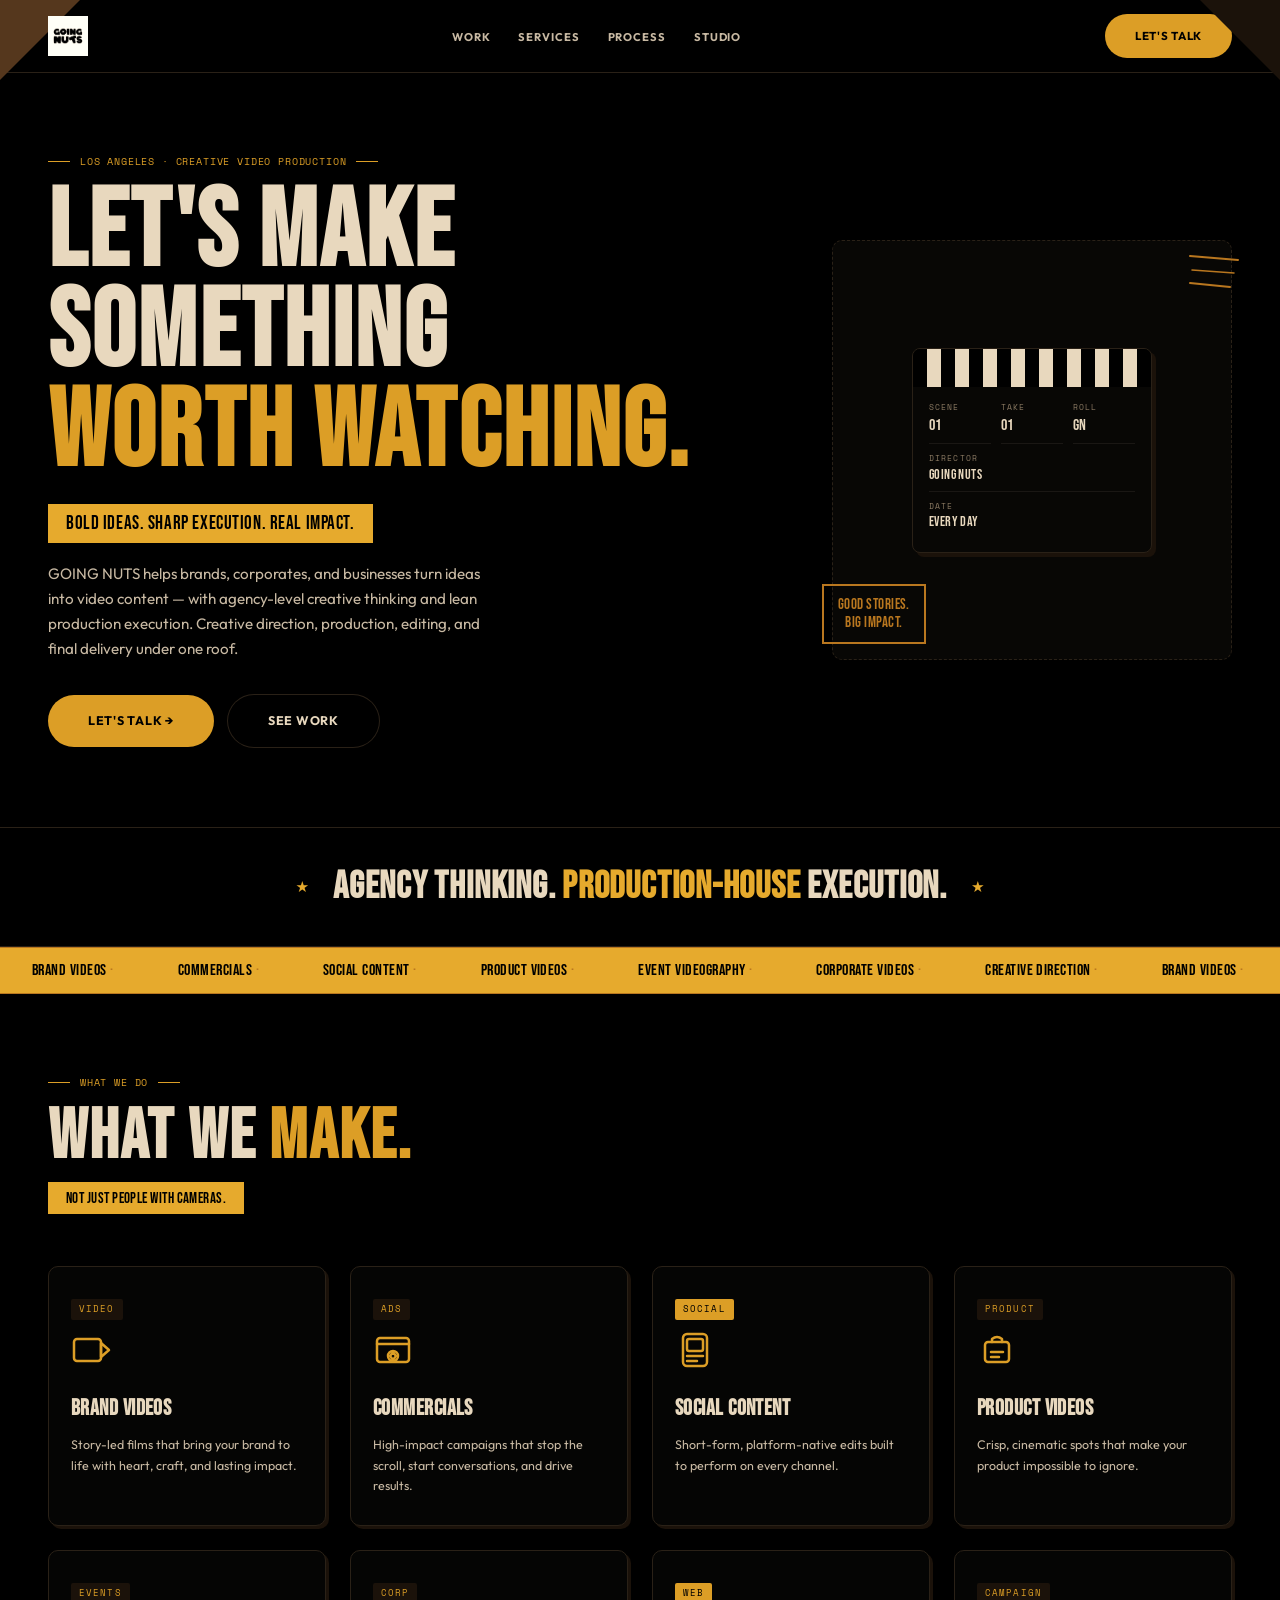
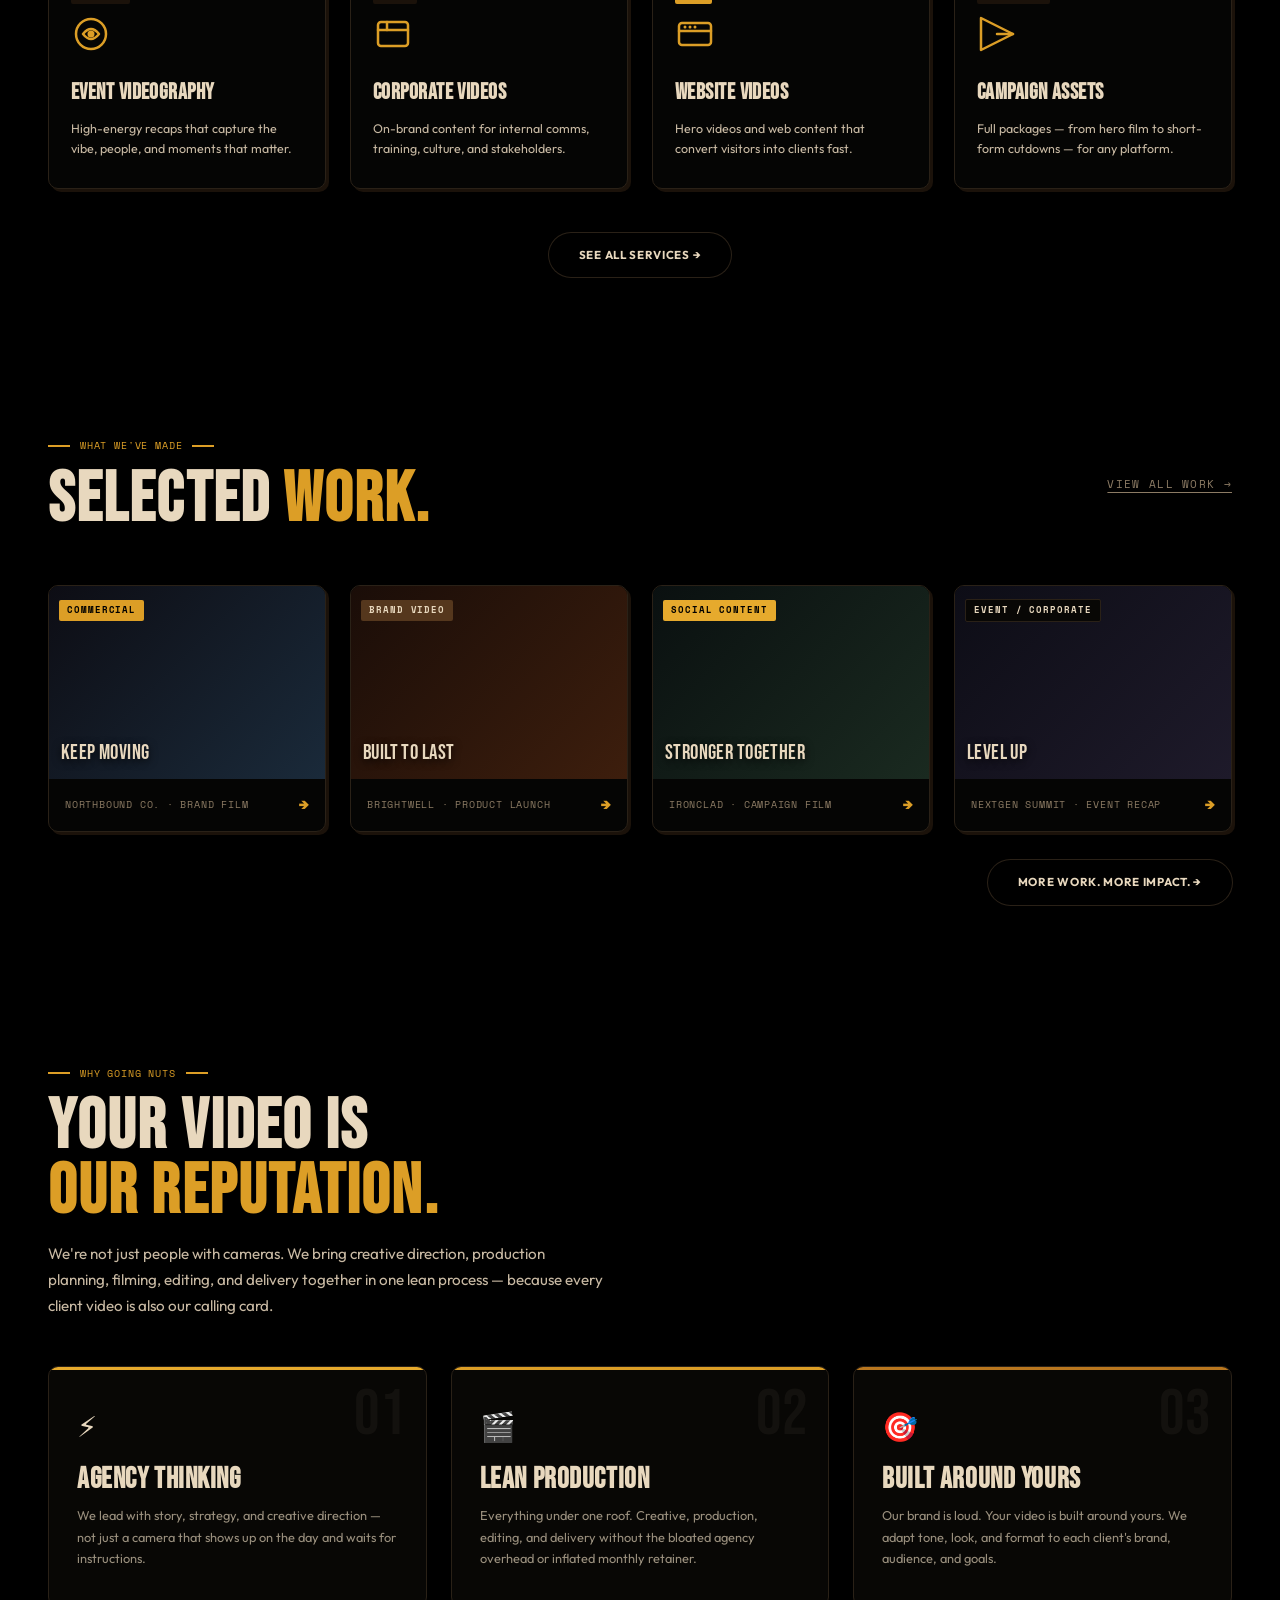
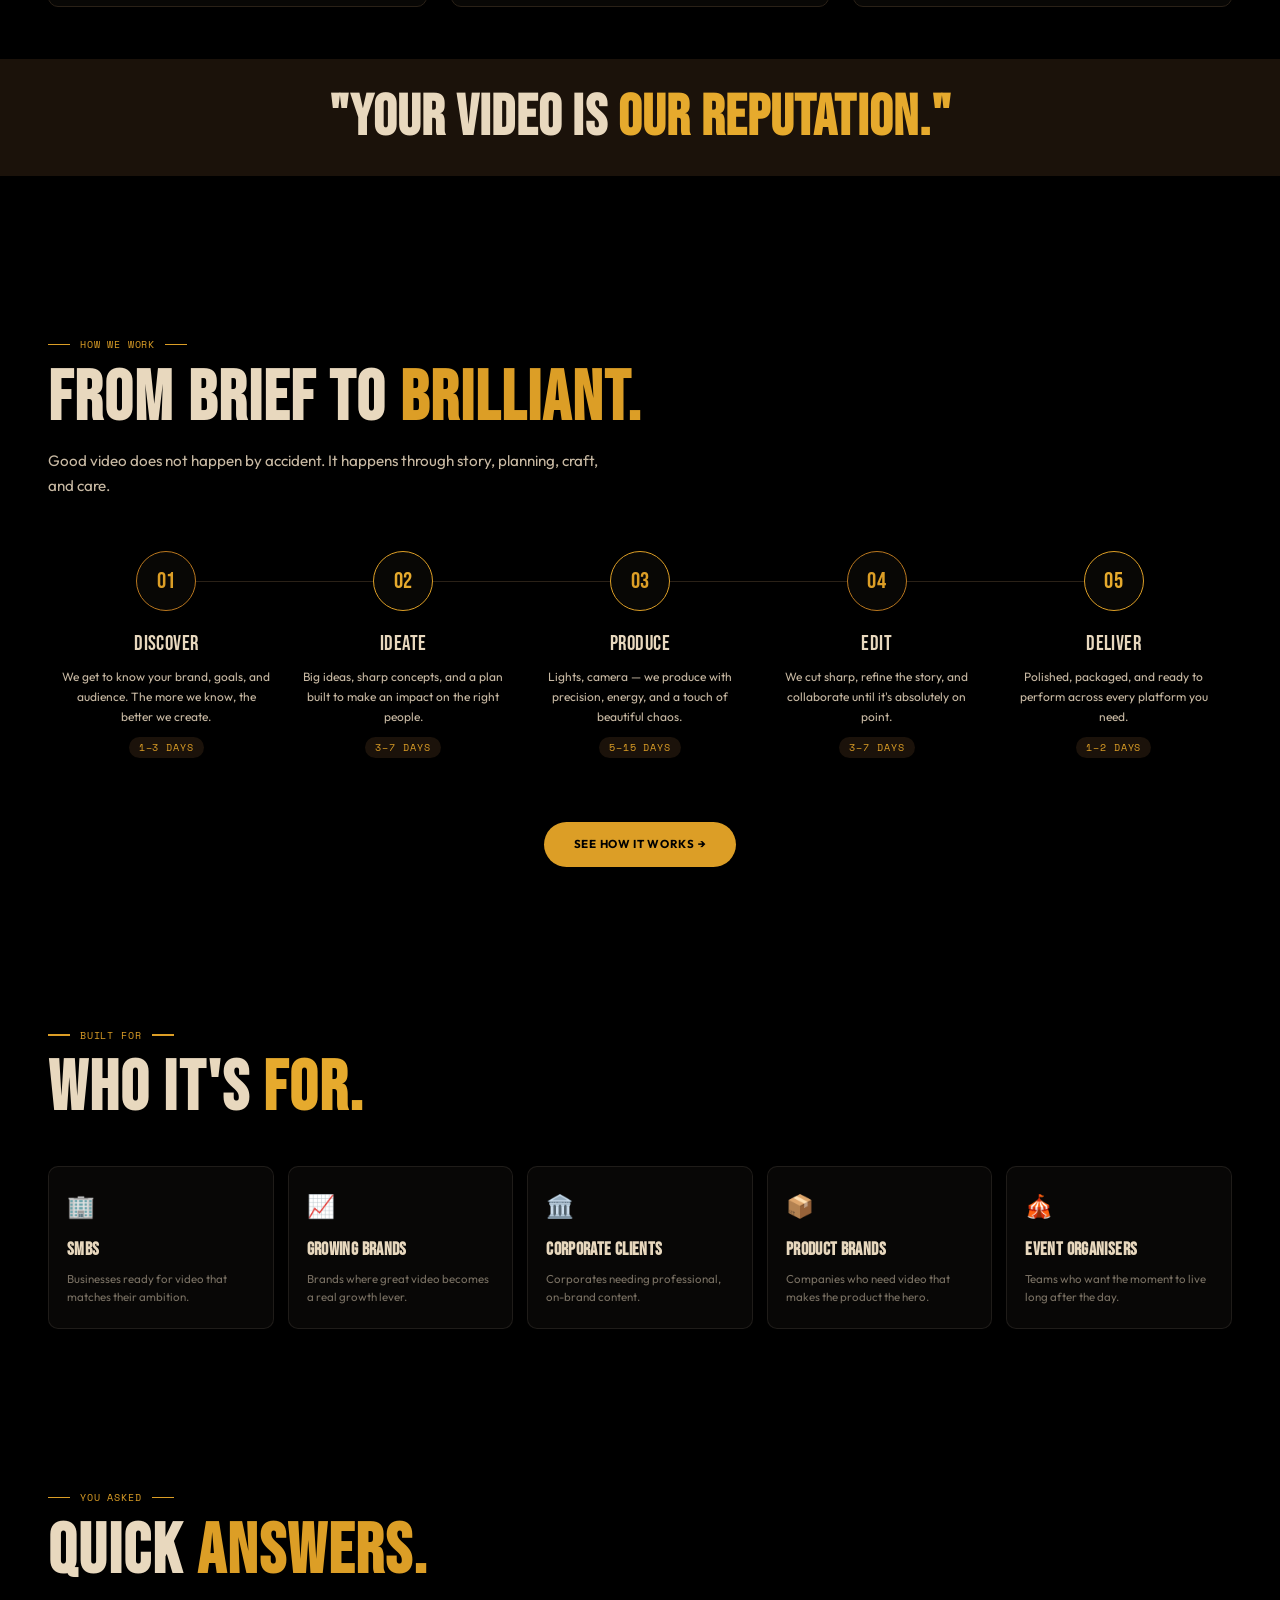
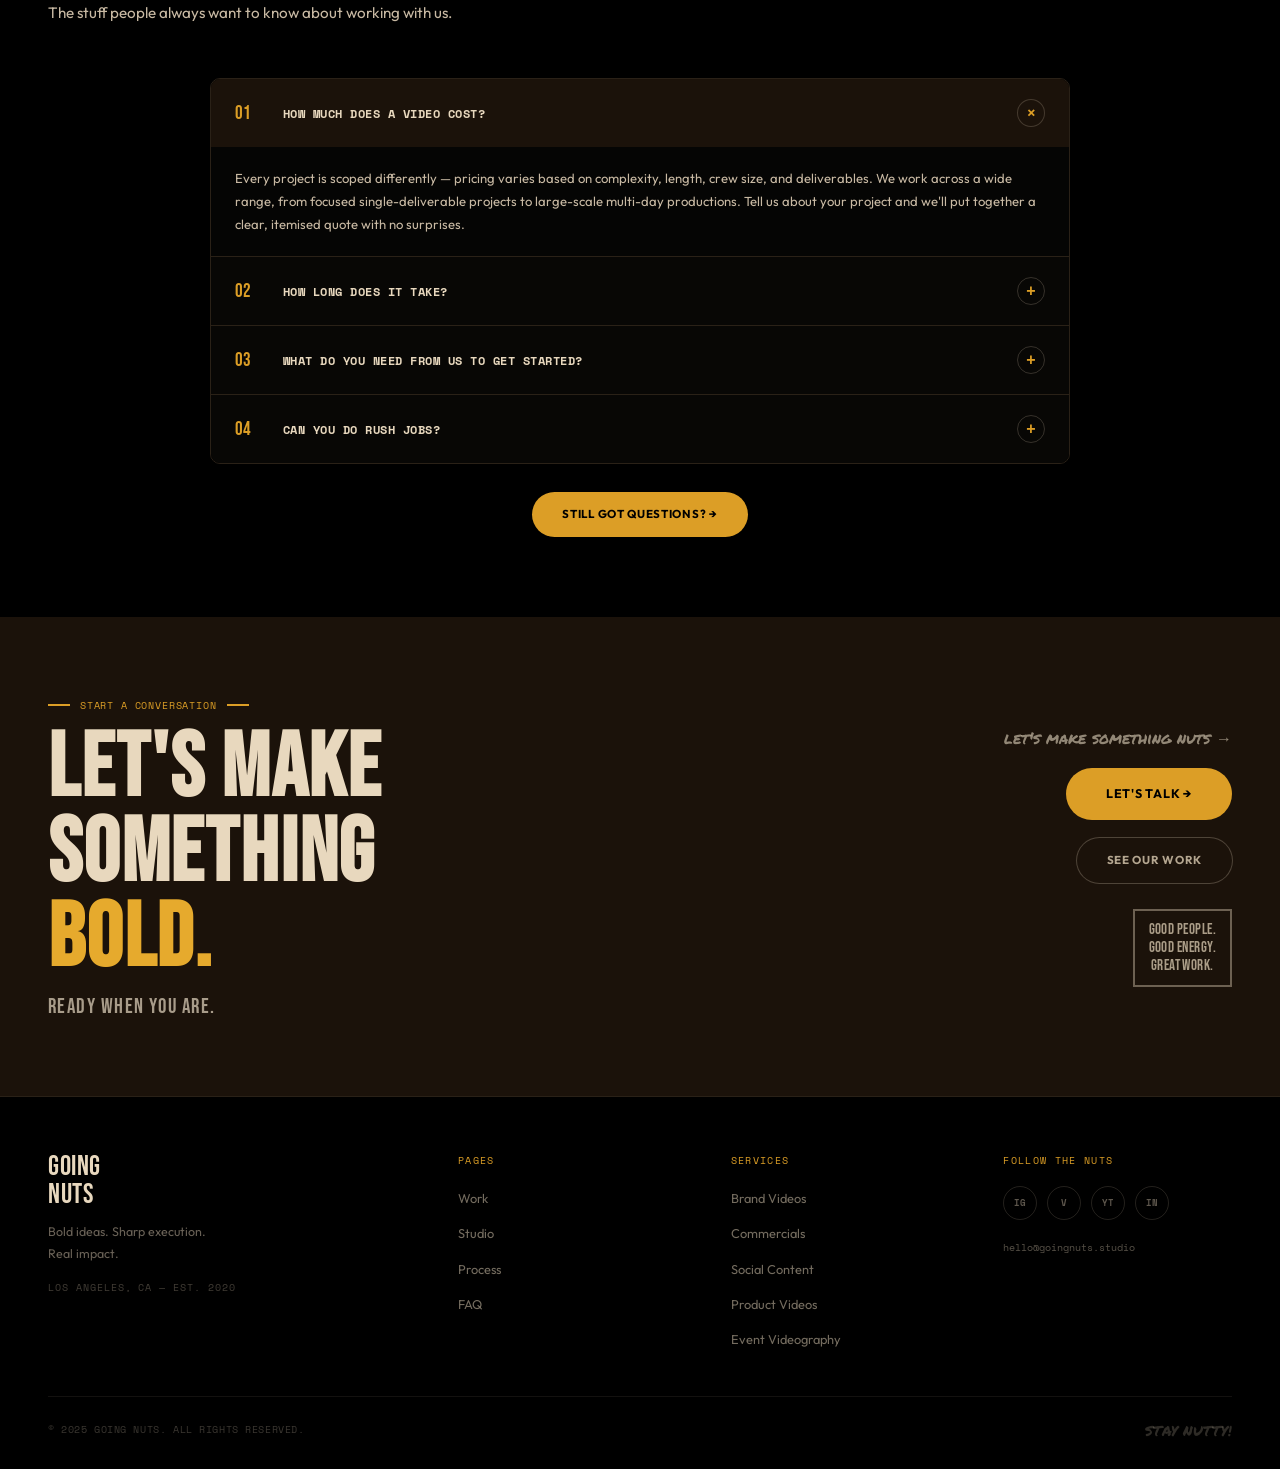
==== commit 071ea391: "Switch fonts to Bebas Neue + Outfit, fix logo filter - Replace Titan One with Bebas Neue for display" ====
--- a/index.html
+++ b/index.html
@@ -7,7 +7,7 @@
   <meta name="description" content="GOING NUTS is a Los Angeles creative video production company. Agency thinking. Production-house execution.">
   <link rel="preconnect" href="https://fonts.googleapis.com">
   <link rel="preconnect" href="https://fonts.gstatic.com" crossorigin>
-  <link href="https://fonts.googleapis.com/css2?family=Titan+One&family=Shrikhand&family=Space+Mono:ital,wght@0,400;0,700;1,400;1,700&display=swap" rel="stylesheet">
+  <link href="https://fonts.googleapis.com/css2?family=Bebas+Neue&family=Outfit:wght@300;400;500;600;700;800;900&family=Space+Mono:wght@400;700&display=swap" rel="stylesheet">
   <link rel="stylesheet" href="css/gn.css">
 </head>
 <body class="page-home">
--- a/css/gn.css
+++ b/css/gn.css
@@ -41,7 +41,7 @@
    §34  COLLAPSIBLE PANELS
    ═══════════════════════════════════════════════════════════════════════ */
 
-@import url('https://fonts.googleapis.com/css2?family=Titan+One&family=Shrikhand&family=Space+Mono:ital,wght@0,400;0,700;1,400;1,700&display=swap');
+@import url('https://fonts.googleapis.com/css2?family=Bebas+Neue&family=Outfit:wght@300;400;500;600;700;800;900&family=Space+Mono:wght@400;700&display=swap');
 
 
 /* ═══════════════════════════════════════════════════════════════════════
@@ -118,10 +118,10 @@
   --radius-button:      999px;
 
   /* ── Font stacks ─────────────────────────────────────────────────── */
-  --fn-display: 'Titan One', 'Shrikhand', 'Cooper Black', serif;
-  --fn-body:    'Space Mono', 'IBM Plex Mono', 'Courier New', monospace;
+  --fn-display: 'Bebas Neue', 'Impact', sans-serif;
+  --fn-body:    'Outfit', system-ui, sans-serif;
   --fn-hand:    'Permanent Marker', cursive;
-  --fn-mono:    'Space Mono', 'IBM Plex Mono', 'Courier New', monospace;
+  --fn-mono:    'Space Mono', 'IBM Plex Mono', monospace;
 
   /* ── Spacing scale ───────────────────────────────────────────────── */
   --space-xs:   8px;
@@ -167,14 +167,14 @@
   font-family: var(--fn-body);
   background-color: var(--gn-black);
   color: var(--gn-cream);
-  line-height: 1.45;
+  line-height: 1.6;
   overflow-x: hidden;
-  font-size: 0.8rem;
-  letter-spacing: -0.01em;
+  font-size: 0.95rem;
 }
 
 a     { text-decoration: none; color: inherit; }
-img   { max-width: 100%; display: block; filter: sepia(0.25) contrast(1.08) brightness(0.88) saturate(0.85); }
+img   { max-width: 100%; display: block; }
+img:not(.c-header__logo-img):not(.c-footer__logo-img) { filter: sepia(0.5) contrast(1.1) brightness(0.8) saturate(0.75); }
 ul    { list-style: none; }
 button { cursor: pointer; }
 
@@ -199,9 +199,8 @@
    ═══════════════════════════════════════════════════════════════════════ */
 .display {
   font-family: var(--fn-display);
-  letter-spacing: -0.03em;
-  line-height: 0.9;
-  font-weight: 900;
+  letter-spacing: 0.02em;
+  line-height: 0.92;
 }
 .hand    { font-family: var(--fn-hand); }
 .mono    { font-family: var(--fn-mono); }
@@ -238,14 +237,14 @@
   font-family: var(--fn-display);
   font-size: clamp(42px, 5.5vw, 72px);
   text-transform: uppercase;
-  line-height: 0.9;
-  letter-spacing: -0.03em;
+  line-height: 0.92;
+  letter-spacing: 0.03em;
   color: var(--gn-cream);
 }
 
 .body-lead {
-  font-size: 0.88rem;
-  line-height: 1.75;
+  font-size: 0.95rem;
+  line-height: 1.7;
   color: var(--gn-cream-soft);
   max-width: 560px;
   margin-top: var(--space-sm);
@@ -367,7 +366,7 @@
   color: var(--gn-black);
   font-family: var(--fn-display);
   font-size: 1.2rem;
-  letter-spacing: -0.02em;
+  letter-spacing: 0.03em;
   padding: 5px 18px 3px;
 }
 .c-tape--sm { font-size: 0.95rem; }
@@ -381,7 +380,7 @@
   color: var(--gn-yellow-dark);
   font-family: var(--fn-display);
   font-size: 0.95rem;
-  letter-spacing: -0.02em;
+  letter-spacing: 0.03em;
   line-height: 1.2;
   padding: 10px 14px;
   text-align: center;
@@ -476,7 +475,7 @@
 .c-dark-card h3 {
   font-family: var(--fn-display);
   font-size: 1.8rem;
-  letter-spacing: -0.03em;
+  letter-spacing: 0.02em;
   text-transform: uppercase;
   margin-bottom: 12px;
   line-height: 0.95;
@@ -548,7 +547,7 @@
 .c-band h2 {
   font-family: var(--fn-display);
   font-size: clamp(1.6rem, 3vw, 2.4rem);
-  letter-spacing: -0.03em;
+  letter-spacing: 0.02em;
   text-transform: uppercase;
 }
 
@@ -628,7 +627,7 @@
   font-family: var(--fn-display);
   font-size: 1rem;
   color: var(--gn-cream);
-  letter-spacing: -0.02em;
+  letter-spacing: 0.03em;
 }
 
 
@@ -642,10 +641,10 @@
   gap: 6px;
   padding: 13px 30px;
   border-radius: var(--radius-button);
-  font-family: var(--fn-mono);
+  font-family: var(--fn-body);
   font-weight: 700;
-  font-size: 0.7rem;
-  letter-spacing: 0.03em;
+  font-size: 0.72rem;
+  letter-spacing: 0.06em;
   text-transform: uppercase;
   cursor: pointer;
   border: none;
@@ -744,12 +743,12 @@
   padding-top: 14px;
   padding-bottom: 14px;
 }
-.c-header__logo-img  { height: 40px; width: auto; filter: brightness(0) invert(1) sepia(0.3) saturate(0.8); }
+.c-header__logo-img  { height: 40px; width: auto; filter: invert(1) sepia(0.15) brightness(1.05); }
 .c-header__logo-text {
   font-family: var(--fn-display);
   font-size: 1.3rem;
   line-height: 1.0;
-  letter-spacing: -0.03em;
+  letter-spacing: 0.02em;
   color: var(--gn-cream);
 }
 .c-header__nav ul {
@@ -758,10 +757,10 @@
   gap: 28px;
 }
 .c-header__nav a {
-  font-family: var(--fn-mono);
+  font-family: var(--fn-body);
   font-weight: 700;
-  font-size: 0.65rem;
-  letter-spacing: 0.05em;
+  font-size: 0.7rem;
+  letter-spacing: 0.08em;
   text-transform: uppercase;
   color: var(--gn-cream-soft);
   transition: color 0.12s;
@@ -881,7 +880,7 @@
 .c-mobile-nav__links a {
   font-family: var(--fn-display);
   font-size: 2.2rem;
-  letter-spacing: -0.03em;
+  letter-spacing: 0.04em;
   text-transform: uppercase;
   color: var(--gn-cream);
   padding: 8px 0;
@@ -915,8 +914,8 @@
   color: var(--gn-cream);
 }
 .c-hero__sub {
-  font-size: 0.82rem;
-  line-height: 1.75;
+  font-size: 0.95rem;
+  line-height: 1.65;
   color: var(--gn-cream-soft);
   max-width: 460px;
   margin: 18px 0 34px;
@@ -954,7 +953,7 @@
 .c-ticker__item {
   font-family: var(--fn-display);
   font-size: 1rem;
-  letter-spacing: -0.02em;
+  letter-spacing: 0.03em;
   color: var(--gn-black);
   padding: 0 32px;
   flex-shrink: 0;
@@ -981,7 +980,7 @@
   box-shadow: 6px 6px 0 var(--gn-brown-dark);
 }
 .c-work-card:hover img {
-  filter: sepia(0.15) contrast(1.12) brightness(0.95) saturate(1);
+  filter: sepia(0.3) contrast(1.12) brightness(0.9) saturate(0.9);
 }
 .c-work-card__thumb {
   position: relative;
@@ -997,7 +996,7 @@
   bottom: 10px; left: 12px;
   font-family: var(--fn-display);
   font-size: 1.3rem;
-  letter-spacing: -0.03em;
+  letter-spacing: 0.02em;
   color: var(--gn-cream);
   text-transform: uppercase;
   text-shadow: 0 2px 8px rgba(0,0,0,0.8);
@@ -1076,7 +1075,7 @@
 .c-service-card h3 {
   font-family: var(--fn-display);
   font-size: 1.4rem;
-  letter-spacing: -0.03em;
+  letter-spacing: 0.02em;
   text-transform: uppercase;
   margin-bottom: 8px;
   color: var(--gn-cream);
@@ -1129,7 +1128,7 @@
   margin: 0 auto 16px;
   font-family: var(--fn-display);
   font-size: 1.45rem;
-  letter-spacing: -0.03em;
+  letter-spacing: 0.02em;
   color: var(--gn-yellow);
 }
 .c-process-step:nth-child(1) .c-process-step__circle { border-color: var(--gn-yellow-dark); color: var(--gn-yellow); }
@@ -1140,7 +1139,7 @@
 .c-process-step__title {
   font-family: var(--fn-display);
   font-size: 1.3rem;
-  letter-spacing: -0.03em;
+  letter-spacing: 0.02em;
   text-transform: uppercase;
   margin-bottom: 7px;
   color: var(--gn-cream);
@@ -1217,7 +1216,7 @@
 .c-pricing-card h3 {
   font-family: var(--fn-display);
   font-size: 1.8rem;
-  letter-spacing: -0.03em;
+  letter-spacing: 0.02em;
   text-transform: uppercase;
   margin-bottom: 4px;
   color: var(--gn-cream);
@@ -1230,7 +1229,7 @@
 .c-pricing-card__price {
   font-family: var(--fn-display);
   font-size: 2.4rem;
-  letter-spacing: -0.03em;
+  letter-spacing: 0.02em;
   margin-bottom: 20px;
   color: var(--gn-cream);
 }
@@ -1286,7 +1285,7 @@
   font-size: 1.2rem;
   color: var(--gn-yellow);
   min-width: 32px;
-  letter-spacing: -0.03em;
+  letter-spacing: 0.02em;
 }
 .c-faq-item__question {
   font-family: var(--fn-mono);
@@ -1348,7 +1347,7 @@
 .c-stat__num {
   font-family: var(--fn-display);
   font-size: clamp(2.2rem, 4vw, 3rem);
-  letter-spacing: -0.03em;
+  letter-spacing: 0.02em;
   color: var(--gn-yellow-bright);
 }
 .c-stat__label {
@@ -1405,7 +1404,7 @@
 .c-testimonial__name {
   font-family: var(--fn-display);
   font-size: 1.1rem;
-  letter-spacing: -0.03em;
+  letter-spacing: 0.02em;
   color: var(--gn-yellow-bright);
 }
 .c-testimonial__role {
@@ -1430,7 +1429,7 @@
 .c-form__title {
   font-family: var(--fn-display);
   font-size: 1.6rem;
-  letter-spacing: -0.03em;
+  letter-spacing: 0.02em;
   text-transform: uppercase;
   margin-bottom: 24px;
   color: var(--gn-cream);
@@ -1508,7 +1507,7 @@
   font-family: var(--fn-display);
   font-size: clamp(48px, 6vw, 80px);
   text-transform: uppercase;
-  letter-spacing: -0.03em;
+  letter-spacing: 0.02em;
   margin-bottom: 20px;
   color: var(--gn-cream);
 }
@@ -1557,7 +1556,7 @@
 .c-footer__logo {
   font-family: var(--fn-display);
   font-size: 1.75rem;
-  letter-spacing: -0.03em;
+  letter-spacing: 0.02em;
   color: var(--gn-cream);
   line-height: 1.0;
   margin-bottom: 12px;
@@ -1658,7 +1657,7 @@
 .rep-band h2 {
   font-family: var(--fn-display);
   font-size: clamp(30px, 4.5vw, 58px);
-  letter-spacing: -0.03em;
+  letter-spacing: 0.02em;
   text-transform: uppercase;
 }
 
@@ -1687,7 +1686,7 @@
 .c-audience-card h4 {
   font-family: var(--fn-display);
   font-size: 1.15rem;
-  letter-spacing: -0.03em;
+  letter-spacing: 0.02em;
   text-transform: uppercase;
   color: var(--gn-cream);
   margin-bottom: 6px;
@@ -1711,7 +1710,7 @@
 .c-hire-box h3 {
   font-family: var(--fn-display);
   font-size: 1.6rem;
-  letter-spacing: -0.03em;
+  letter-spacing: 0.02em;
   text-transform: uppercase;
   margin-bottom: 20px;
 }
@@ -1750,7 +1749,7 @@
 .c-value-card h4 {
   font-family: var(--fn-display);
   font-size: 1.3rem;
-  letter-spacing: -0.03em;
+  letter-spacing: 0.02em;
   text-transform: uppercase;
   margin-bottom: 8px;
   color: var(--gn-cream);
@@ -1778,7 +1777,7 @@
 .c-timeline-col__duration {
   font-family: var(--fn-display);
   font-size: 1.7rem;
-  letter-spacing: -0.03em;
+  letter-spacing: 0.02em;
   margin-bottom: 4px;
   color: var(--gn-cream);
 }
@@ -1812,7 +1811,7 @@
 .c-deliverable-card h4 {
   font-family: var(--fn-display);
   font-size: 1.3rem;
-  letter-spacing: -0.03em;
+  letter-spacing: 0.02em;
   text-transform: uppercase;
   color: var(--gn-cream);
   margin-bottom: 8px;
@@ -1867,7 +1866,7 @@
 .c-includes-col h3 {
   font-family: var(--fn-display);
   font-size: 1.4rem;
-  letter-spacing: -0.03em;
+  letter-spacing: 0.02em;
   text-transform: uppercase;
   margin-bottom: 20px;
   color: var(--gn-cream);
@@ -1899,7 +1898,7 @@
   font-family: var(--fn-display);
   font-size: clamp(32px, 4vw, 52px);
   text-transform: uppercase;
-  letter-spacing: -0.03em;
+  letter-spacing: 0.02em;
   margin-bottom: 20px;
   color: var(--gn-cream);
 }
@@ -1930,7 +1929,7 @@
 .c-404__line2 {
   font-family: var(--fn-display);
   font-size: clamp(40px, 7vw, 80px);
-  letter-spacing: -0.03em;
+  letter-spacing: 0.02em;
   text-transform: uppercase;
   color: var(--gn-yellow);
 }
@@ -2083,7 +2082,7 @@
 .c-tier-card__title {
   font-family: var(--fn-display);
   font-size: 1.55rem;
-  letter-spacing: -0.03em;
+  letter-spacing: 0.02em;
   text-transform: uppercase;
   margin-bottom: 4px;
   color: var(--gn-cream);
@@ -2107,7 +2106,7 @@
 .c-tier-card__price {
   font-family: var(--fn-display);
   font-size: clamp(2.2rem, 3vw, 3rem);
-  letter-spacing: -0.03em;
+  letter-spacing: 0.02em;
   margin-bottom: 10px;
   color: var(--gn-cream);
 }
@@ -2164,7 +2163,7 @@
 .c-pricing-what h3 {
   font-family: var(--fn-display);
   font-size: 1.3rem;
-  letter-spacing: -0.03em;
+  letter-spacing: 0.02em;
   text-transform: uppercase;
   color: var(--gn-yellow-bright);
 }
@@ -2421,7 +2420,7 @@
     cursor: pointer;
     font-family: var(--fn-display);
     font-size: 1rem;
-    letter-spacing: -0.03em;
+    letter-spacing: 0.02em;
     text-transform: uppercase;
     color: var(--gn-cream);
   }
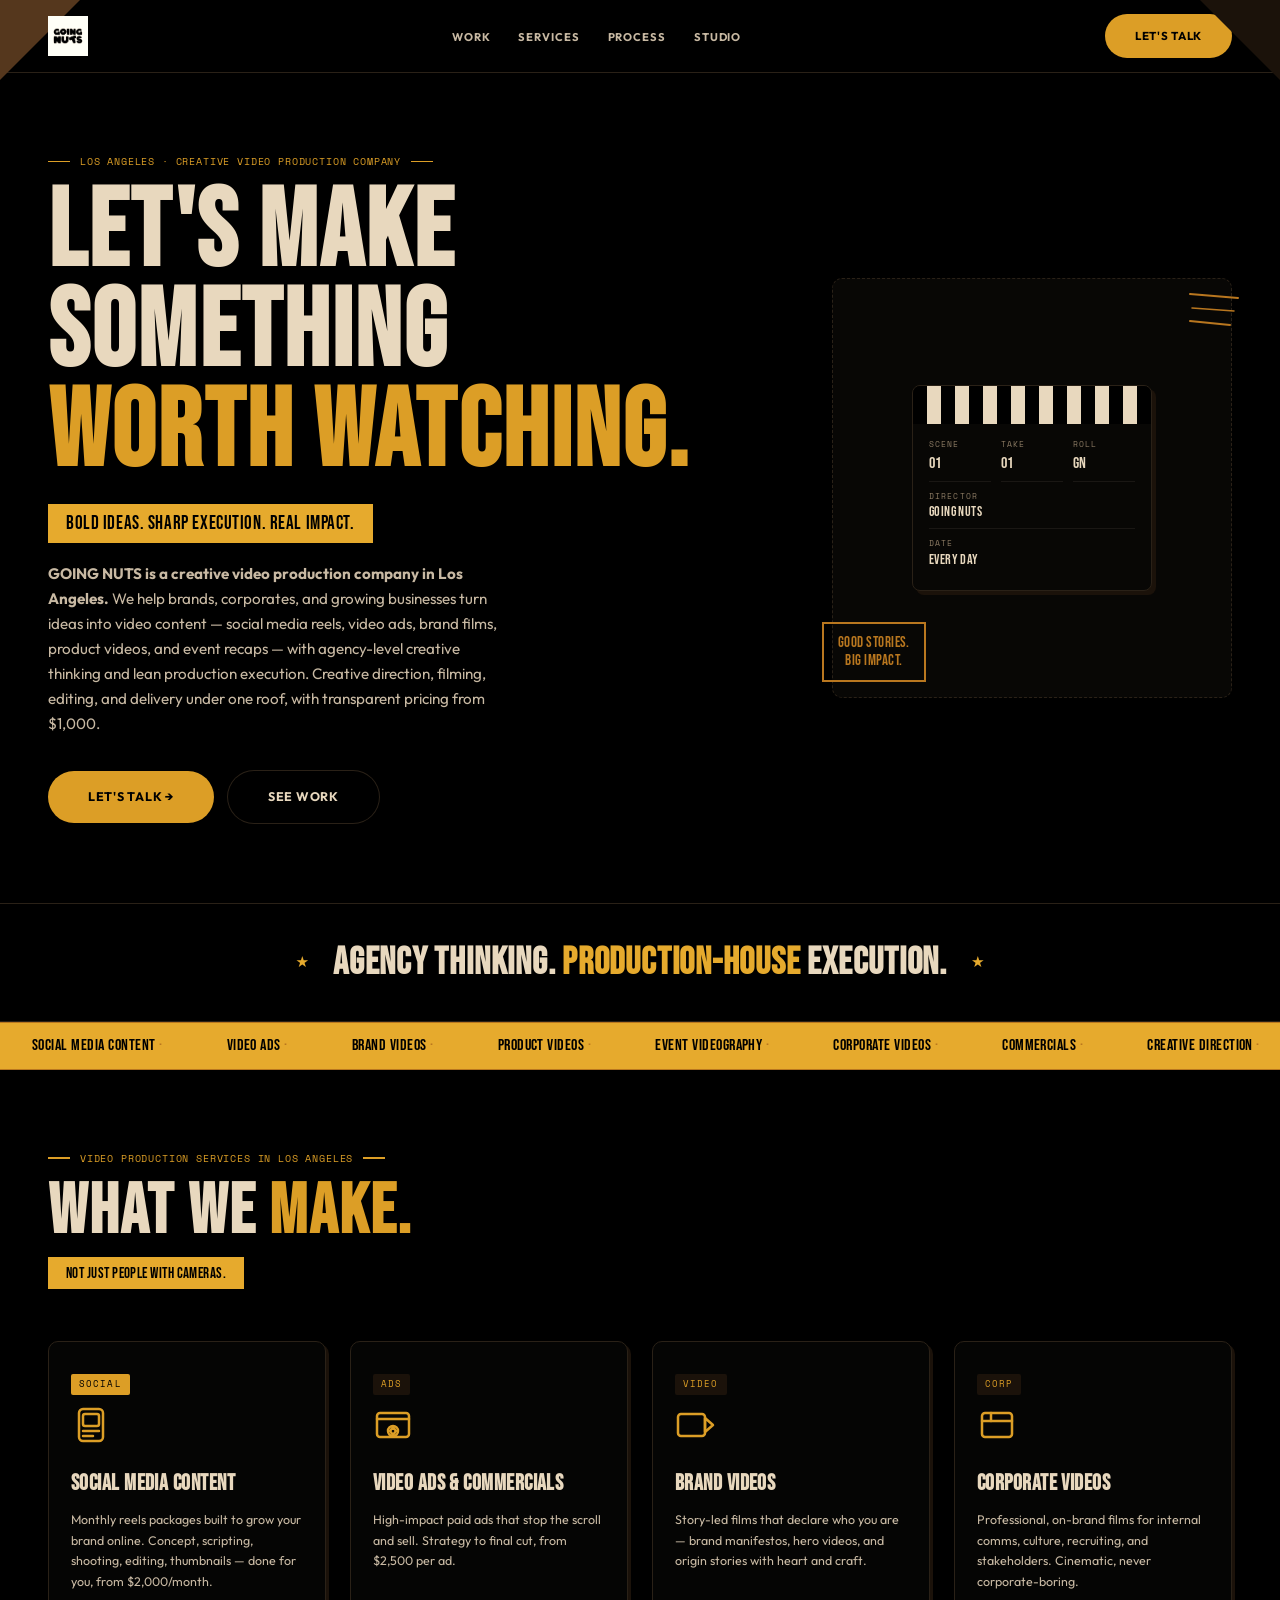
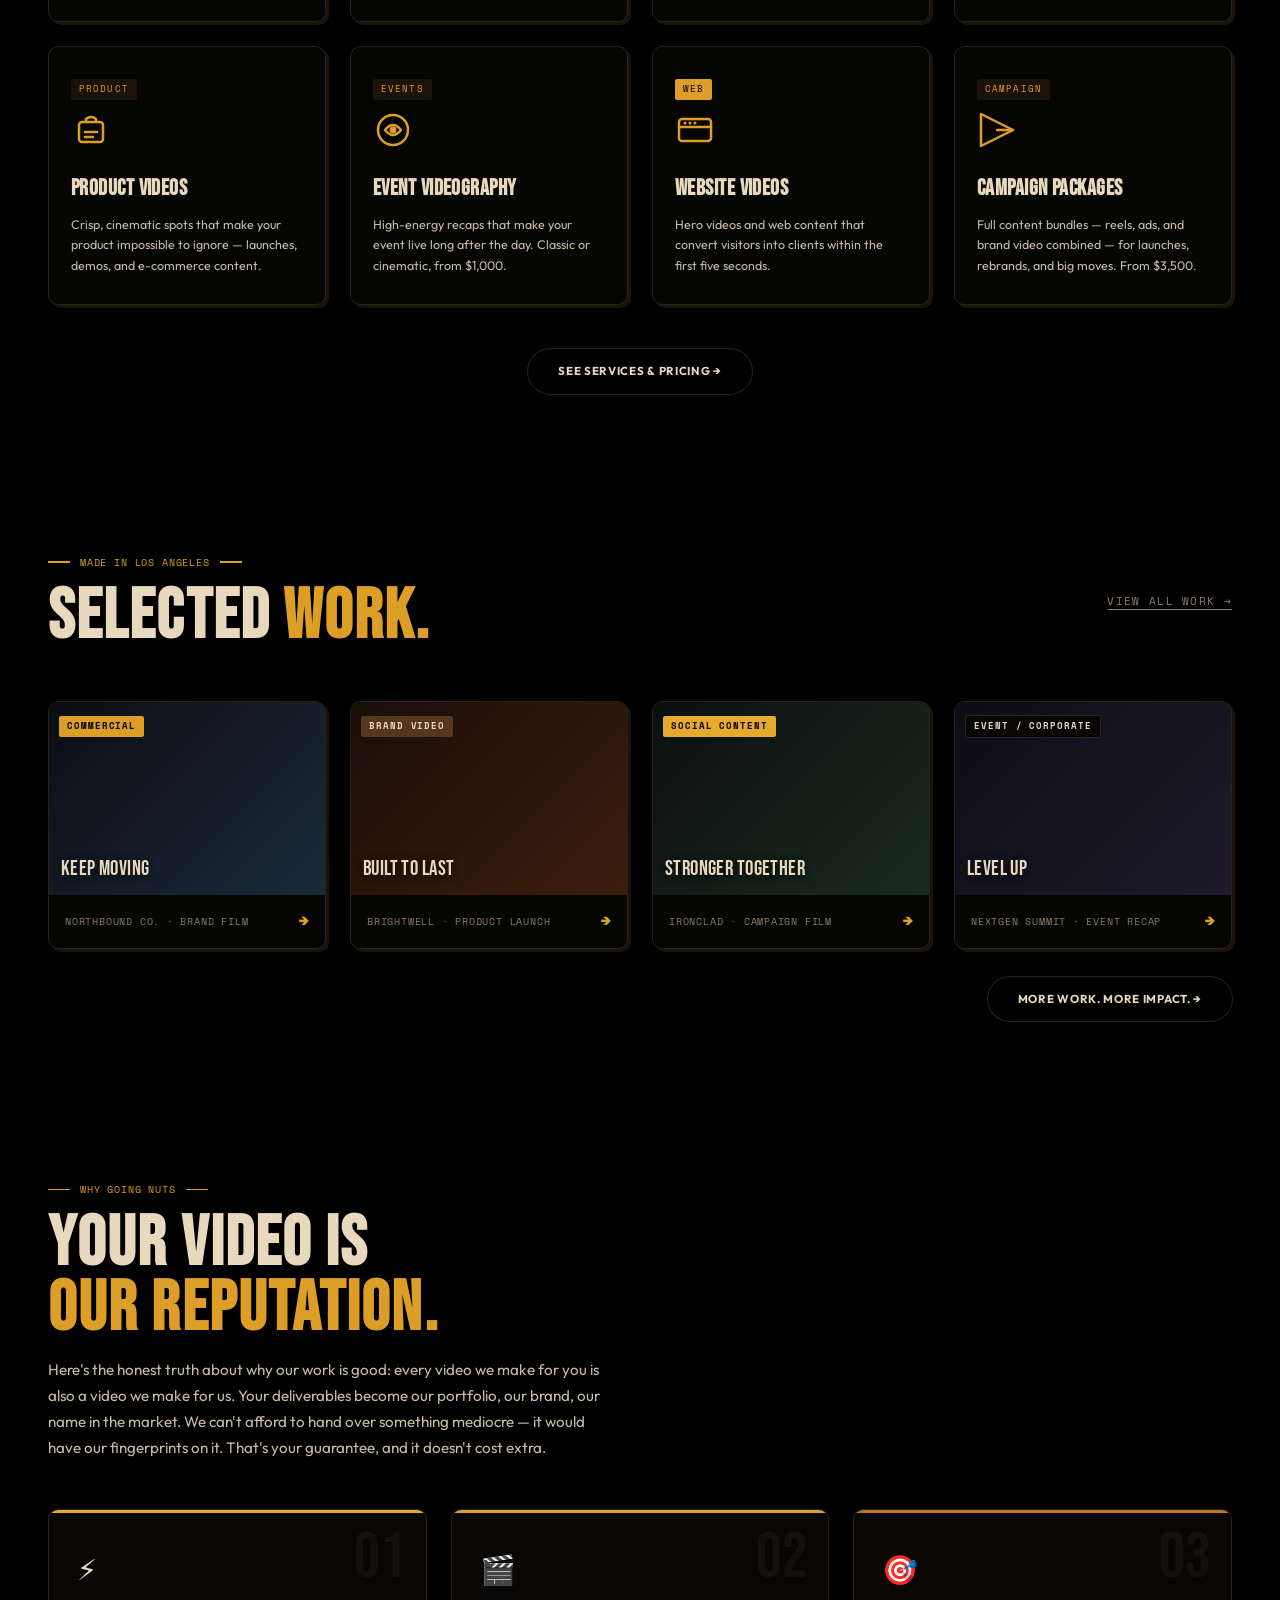
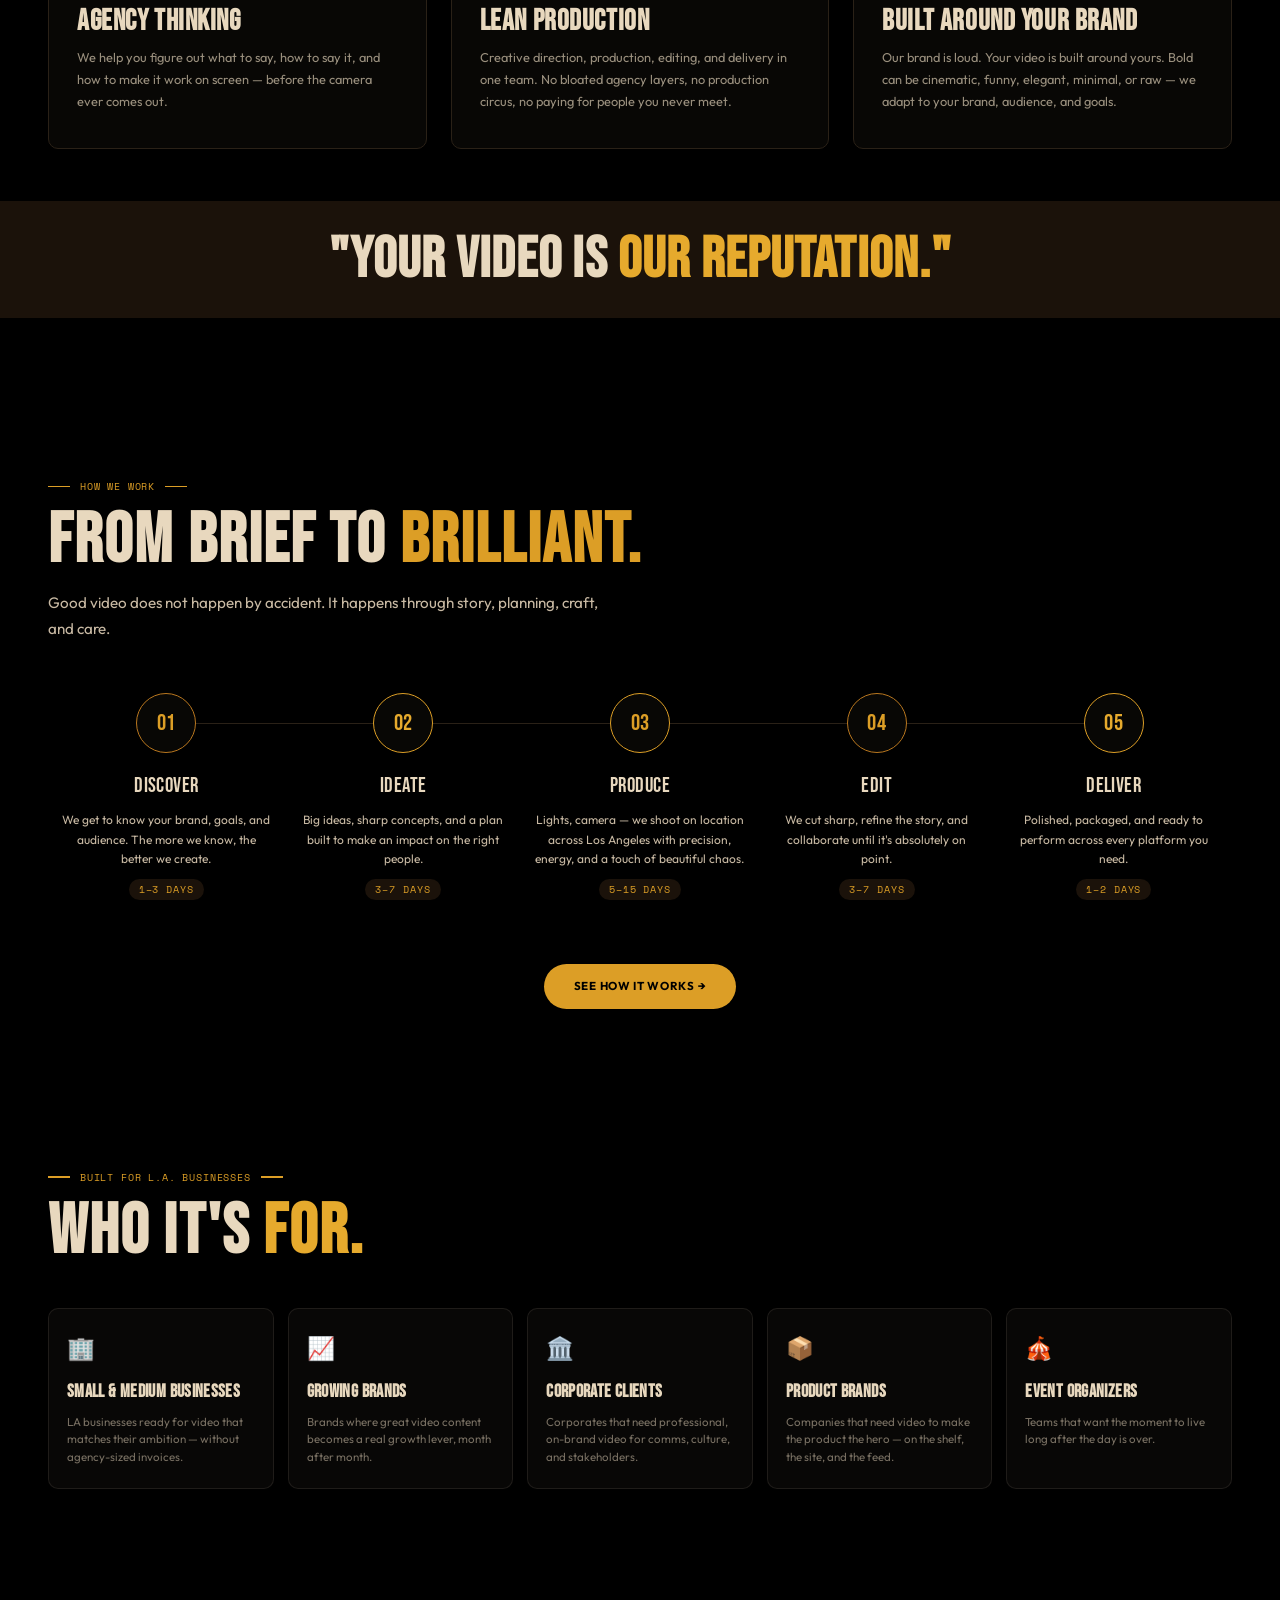
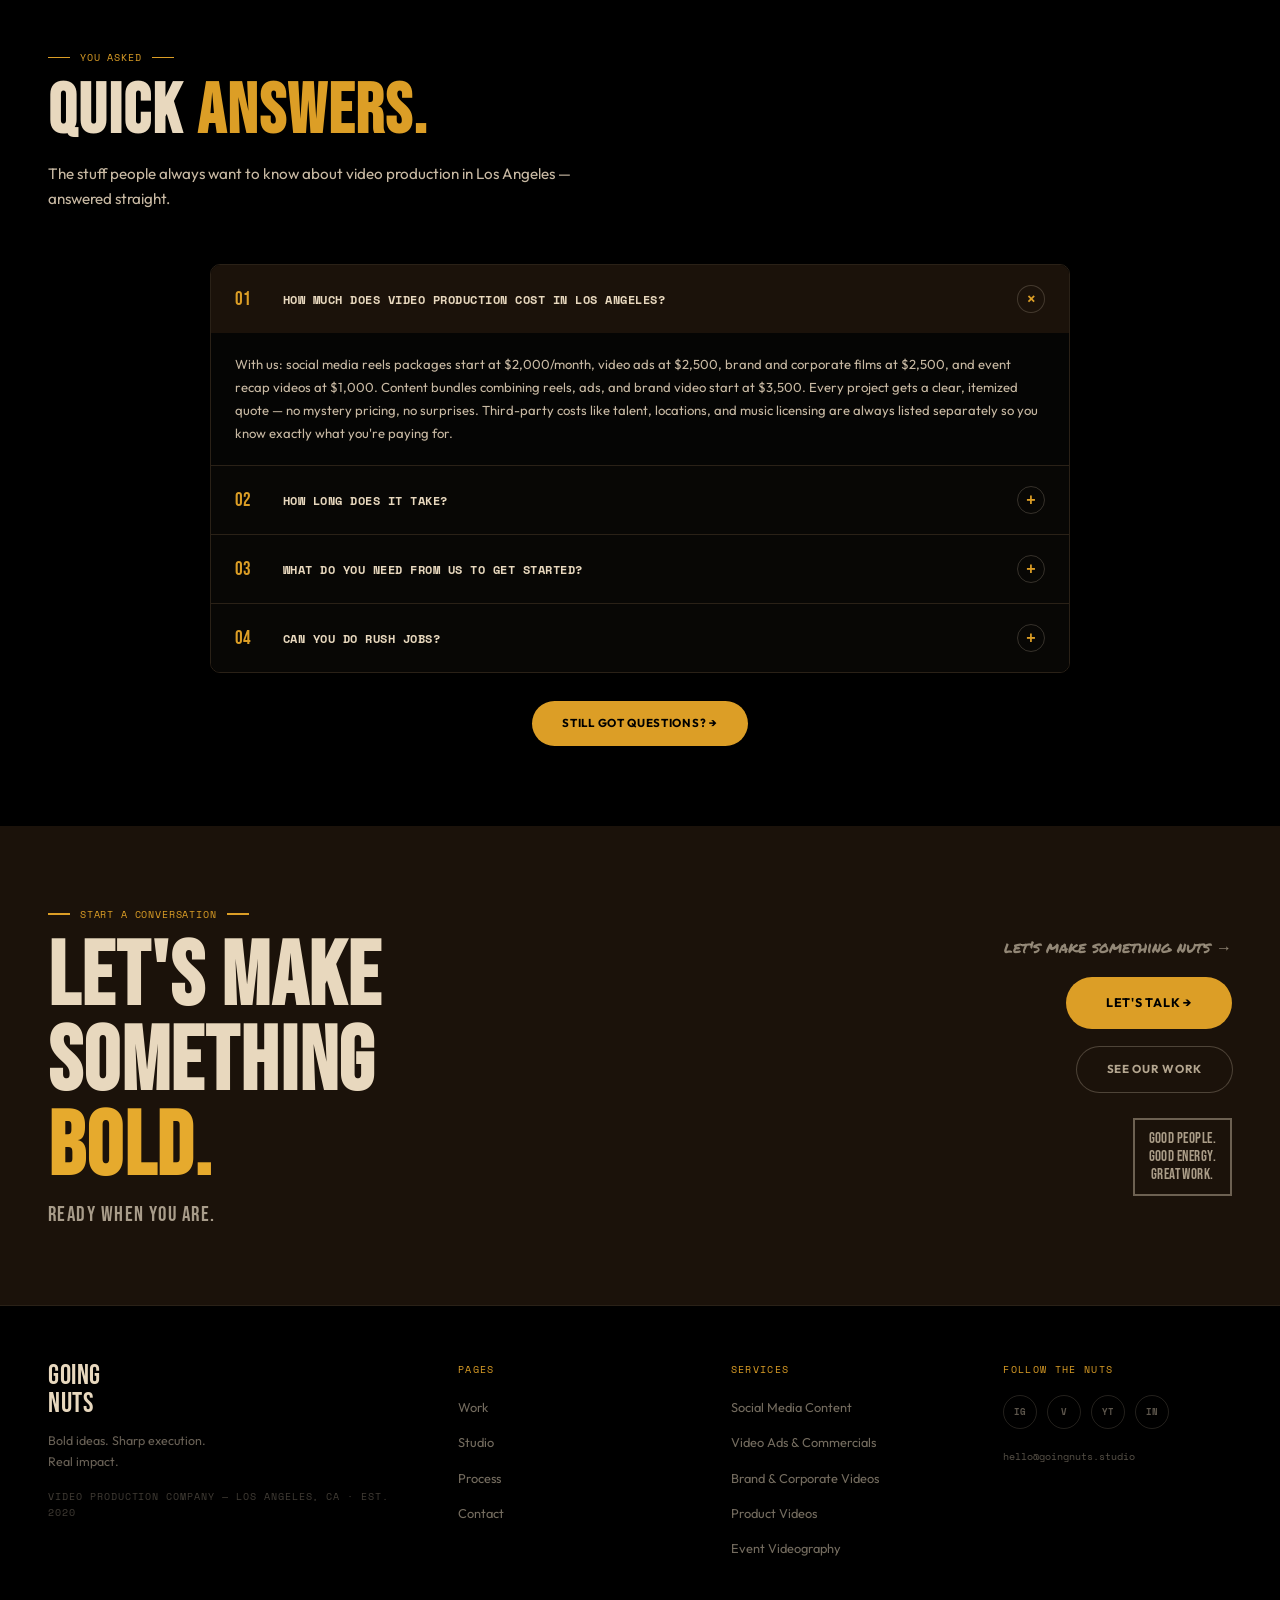
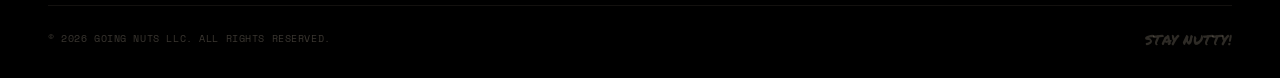
==== commit 29ddb361: "Update all pages with SEO-optimized v2 copy - Rewrote meta titles/descriptions across all 9 pages wi" ====
--- a/index.html
+++ b/index.html
@@ -3,8 +3,8 @@
 <head>
   <meta charset="UTF-8">
   <meta name="viewport" content="width=device-width, initial-scale=1.0">
-  <title>GOING NUTS — Creative Video Production | Los Angeles</title>
-  <meta name="description" content="GOING NUTS is a Los Angeles creative video production company. Agency thinking. Production-house execution.">
+  <title>Video Production Company Los Angeles | GOING NUTS</title>
+  <meta name="description" content="GOING NUTS is a creative video production company in Los Angeles. Agency thinking, production-house execution — reels, ads, brand films &amp; event videos. Prices from $1,000.">
   <link rel="preconnect" href="https://fonts.googleapis.com">
   <link rel="preconnect" href="https://fonts.gstatic.com" crossorigin>
   <link href="https://fonts.googleapis.com/css2?family=Bebas+Neue&family=Outfit:wght@300;400;500;600;700;800;900&family=Space+Mono:wght@400;700&display=swap" rel="stylesheet">
@@ -67,7 +67,7 @@
 
         <!-- Left: copy -->
         <div>
-          <div class="section-label">LOS ANGELES · CREATIVE VIDEO PRODUCTION</div>
+          <div class="section-label">LOS ANGELES · CREATIVE VIDEO PRODUCTION COMPANY</div>
           <h1 class="c-hero__headline display">
             LET'S MAKE<br>
             SOMETHING<br>
@@ -77,7 +77,7 @@
             <div class="c-tape">BOLD IDEAS. SHARP EXECUTION. REAL IMPACT.</div>
           </div>
           <p class="c-hero__sub">
-            GOING NUTS helps brands, corporates, and businesses turn ideas into video content — with agency-level creative thinking and lean production execution. Creative direction, production, editing, and final delivery under one roof.
+            <strong>GOING NUTS is a creative video production company in Los Angeles.</strong> We help brands, corporates, and growing businesses turn ideas into video content — social media reels, video ads, brand films, product videos, and event recaps — with agency-level creative thinking and lean production execution. Creative direction, filming, editing, and delivery under one roof, with transparent pricing from $1,000.
           </p>
           <div class="c-hero__ctas">
             <a href="contact.html" class="btn btn--primary btn--lg">LET'S TALK →</a>
@@ -128,20 +128,24 @@
     <!-- TICKER ───────────────────────────────────────────────────── -->
     <div class="c-ticker" aria-hidden="true">
       <div class="c-ticker__track">
+        <span class="c-ticker__item">SOCIAL MEDIA CONTENT <span class="c-ticker__sep">·</span></span>
+        <span class="c-ticker__item">VIDEO ADS <span class="c-ticker__sep">·</span></span>
         <span class="c-ticker__item">BRAND VIDEOS <span class="c-ticker__sep">·</span></span>
-        <span class="c-ticker__item">COMMERCIALS <span class="c-ticker__sep">·</span></span>
-        <span class="c-ticker__item">SOCIAL CONTENT <span class="c-ticker__sep">·</span></span>
         <span class="c-ticker__item">PRODUCT VIDEOS <span class="c-ticker__sep">·</span></span>
         <span class="c-ticker__item">EVENT VIDEOGRAPHY <span class="c-ticker__sep">·</span></span>
         <span class="c-ticker__item">CORPORATE VIDEOS <span class="c-ticker__sep">·</span></span>
+        <span class="c-ticker__item">COMMERCIALS <span class="c-ticker__sep">·</span></span>
         <span class="c-ticker__item">CREATIVE DIRECTION <span class="c-ticker__sep">·</span></span>
+        <span class="c-ticker__item">LOS ANGELES <span class="c-ticker__sep">·</span></span>
+        <span class="c-ticker__item">SOCIAL MEDIA CONTENT <span class="c-ticker__sep">·</span></span>
+        <span class="c-ticker__item">VIDEO ADS <span class="c-ticker__sep">·</span></span>
         <span class="c-ticker__item">BRAND VIDEOS <span class="c-ticker__sep">·</span></span>
-        <span class="c-ticker__item">COMMERCIALS <span class="c-ticker__sep">·</span></span>
-        <span class="c-ticker__item">SOCIAL CONTENT <span class="c-ticker__sep">·</span></span>
         <span class="c-ticker__item">PRODUCT VIDEOS <span class="c-ticker__sep">·</span></span>
         <span class="c-ticker__item">EVENT VIDEOGRAPHY <span class="c-ticker__sep">·</span></span>
         <span class="c-ticker__item">CORPORATE VIDEOS <span class="c-ticker__sep">·</span></span>
+        <span class="c-ticker__item">COMMERCIALS <span class="c-ticker__sep">·</span></span>
         <span class="c-ticker__item">CREATIVE DIRECTION <span class="c-ticker__sep">·</span></span>
+        <span class="c-ticker__item">LOS ANGELES <span class="c-ticker__sep">·</span></span>
       </div>
     </div>
 
@@ -150,34 +154,42 @@
       <div class="c-texture" aria-hidden="true"></div>
       <div class="container">
         <div class="section__header">
-          <div class="section-label">WHAT WE DO</div>
+          <div class="section-label">VIDEO PRODUCTION SERVICES IN LOS ANGELES</div>
           <h2 class="section-title display">WHAT WE <span class="text--red">MAKE.</span></h2>
           <div class="c-hero__tape"><span class="c-tape c-tape--sm">NOT JUST PEOPLE WITH CAMERAS.</span></div>
         </div>
         <div class="grid-4 c-mob-scroll">
           <div class="c-service-card">
+            <span class="stag stag--mustard">SOCIAL</span>
+            <div class="c-service-card__icon">
+              <svg width="40" height="40" fill="none" stroke="currentColor" stroke-width="2.5" stroke-linecap="round" stroke-linejoin="round" viewBox="0 0 40 40"><rect x="8" y="4" width="24" height="32" rx="4"/><rect x="12" y="9" width="16" height="12" rx="2"/><line x1="12" y1="26" x2="28" y2="26"/><line x1="12" y1="31" x2="22" y2="31"/></svg>
+            </div>
+            <h3>Social Media Content</h3>
+            <p>Monthly reels packages built to grow your brand online. Concept, scripting, shooting, editing, thumbnails — done for you, from $2,000/month.</p>
+          </div>
+          <div class="c-service-card">
+            <span class="stag stag--red">ADS</span>
+            <div class="c-service-card__icon">
+              <svg width="40" height="40" fill="none" stroke="currentColor" stroke-width="2.5" stroke-linecap="round" stroke-linejoin="round" viewBox="0 0 40 40"><rect x="4" y="8" width="32" height="24" rx="3"/><line x1="4" y1="14" x2="36" y2="14"/><circle cx="20" cy="26" r="5"/><polygon points="20,22 23,26 20,30 17,26"/></svg>
+            </div>
+            <h3>Video Ads &amp; Commercials</h3>
+            <p>High-impact paid ads that stop the scroll and sell. Strategy to final cut, from $2,500 per ad.</p>
+          </div>
+          <div class="c-service-card">
             <span class="stag stag--teal">VIDEO</span>
             <div class="c-service-card__icon">
               <svg width="40" height="40" fill="none" stroke="currentColor" stroke-width="2.5" stroke-linecap="round" stroke-linejoin="round" viewBox="0 0 40 40"><rect x="3" y="9" width="27" height="22" rx="3"/><polygon points="38,20 30,13 30,27"/></svg>
             </div>
             <h3>Brand Videos</h3>
-            <p>Story-led films that bring your brand to life with heart, craft, and lasting impact.</p>
-          </div>
-          <div class="c-service-card">
-            <span class="stag stag--red">ADS</span>
-            <div class="c-service-card__icon">
-              <svg width="40" height="40" fill="none" stroke="currentColor" stroke-width="2.5" stroke-linecap="round" stroke-linejoin="round" viewBox="0 0 40 40"><rect x="4" y="8" width="32" height="24" rx="3"/><line x1="4" y1="14" x2="36" y2="14"/><circle cx="20" cy="26" r="5"/><polygon points="20,22 23,26 20,30 17,26"/></svg>
-            </div>
-            <h3>Commercials</h3>
-            <p>High-impact campaigns that stop the scroll, start conversations, and drive results.</p>
-          </div>
-          <div class="c-service-card">
-            <span class="stag stag--mustard">SOCIAL</span>
-            <div class="c-service-card__icon">
-              <svg width="40" height="40" fill="none" stroke="currentColor" stroke-width="2.5" stroke-linecap="round" stroke-linejoin="round" viewBox="0 0 40 40"><rect x="8" y="4" width="24" height="32" rx="4"/><rect x="12" y="9" width="16" height="12" rx="2"/><line x1="12" y1="26" x2="28" y2="26"/><line x1="12" y1="31" x2="22" y2="31"/></svg>
-            </div>
-            <h3>Social Content</h3>
-            <p>Short-form, platform-native edits built to perform on every channel.</p>
+            <p>Story-led films that declare who you are — brand manifestos, hero videos, and origin stories with heart and craft.</p>
+          </div>
+          <div class="c-service-card">
+            <span class="stag stag--teal">CORP</span>
+            <div class="c-service-card__icon">
+              <svg width="40" height="40" fill="none" stroke="currentColor" stroke-width="2.5" stroke-linecap="round" stroke-linejoin="round" viewBox="0 0 40 40"><rect x="5" y="8" width="30" height="24" rx="3"/><line x1="5" y1="16" x2="35" y2="16"/><line x1="14" y1="8" x2="14" y2="16"/></svg>
+            </div>
+            <h3>Corporate Videos</h3>
+            <p>Professional, on-brand films for internal comms, culture, recruiting, and stakeholders. Cinematic, never corporate-boring.</p>
           </div>
           <div class="c-service-card">
             <span class="stag stag--teal">PRODUCT</span>
@@ -185,7 +197,7 @@
               <svg width="40" height="40" fill="none" stroke="currentColor" stroke-width="2.5" stroke-linecap="round" stroke-linejoin="round" viewBox="0 0 40 40"><rect x="8" y="12" width="24" height="20" rx="3"/><path d="M15 12 V9 Q20 5 25 9 V12"/><line x1="14" y1="22" x2="26" y2="22"/><line x1="14" y1="27" x2="22" y2="27"/></svg>
             </div>
             <h3>Product Videos</h3>
-            <p>Crisp, cinematic spots that make your product impossible to ignore.</p>
+            <p>Crisp, cinematic spots that make your product impossible to ignore — launches, demos, and e-commerce content.</p>
           </div>
           <div class="c-service-card">
             <span class="stag stag--red">EVENTS</span>
@@ -193,15 +205,7 @@
               <svg width="40" height="40" fill="none" stroke="currentColor" stroke-width="2.5" stroke-linecap="round" stroke-linejoin="round" viewBox="0 0 40 40"><circle cx="20" cy="20" r="15"/><path d="M12 20 Q20 10 28 20 Q20 30 12 20"/><circle cx="20" cy="20" r="3.5" fill="currentColor" stroke="none"/></svg>
             </div>
             <h3>Event Videography</h3>
-            <p>High-energy recaps that capture the vibe, people, and moments that matter.</p>
-          </div>
-          <div class="c-service-card">
-            <span class="stag stag--teal">CORP</span>
-            <div class="c-service-card__icon">
-              <svg width="40" height="40" fill="none" stroke="currentColor" stroke-width="2.5" stroke-linecap="round" stroke-linejoin="round" viewBox="0 0 40 40"><rect x="5" y="8" width="30" height="24" rx="3"/><line x1="5" y1="16" x2="35" y2="16"/><line x1="14" y1="8" x2="14" y2="16"/></svg>
-            </div>
-            <h3>Corporate Videos</h3>
-            <p>On-brand content for internal comms, training, culture, and stakeholders.</p>
+            <p>High-energy recaps that make your event live long after the day. Classic or cinematic, from $1,000.</p>
           </div>
           <div class="c-service-card">
             <span class="stag stag--mustard">WEB</span>
@@ -209,19 +213,19 @@
               <svg width="40" height="40" fill="none" stroke="currentColor" stroke-width="2.5" stroke-linecap="round" stroke-linejoin="round" viewBox="0 0 40 40"><rect x="4" y="9" width="32" height="22" rx="3"/><line x1="4" y1="17" x2="36" y2="17"/><circle cx="10" cy="13" r="1.5" fill="currentColor" stroke="none"/><circle cx="15" cy="13" r="1.5" fill="currentColor" stroke="none"/><circle cx="20" cy="13" r="1.5" fill="currentColor" stroke="none"/></svg>
             </div>
             <h3>Website Videos</h3>
-            <p>Hero videos and web content that convert visitors into clients fast.</p>
+            <p>Hero videos and web content that convert visitors into clients within the first five seconds.</p>
           </div>
           <div class="c-service-card">
             <span class="stag stag--red">CAMPAIGN</span>
             <div class="c-service-card__icon">
               <svg width="40" height="40" fill="none" stroke="currentColor" stroke-width="2.5" stroke-linecap="round" stroke-linejoin="round" viewBox="0 0 40 40"><polygon points="4,4 36,20 4,36"/><line x1="20" y1="20" x2="36" y2="20"/></svg>
             </div>
-            <h3>Campaign Assets</h3>
-            <p>Full packages — from hero film to short-form cutdowns — for any platform.</p>
+            <h3>Campaign Packages</h3>
+            <p>Full content bundles — reels, ads, and brand video combined — for launches, rebrands, and big moves. From $3,500.</p>
           </div>
         </div>
         <div class="u-cta-row u-cta-row--center u-mt-lg">
-          <a href="services.html" class="btn btn--ghost">SEE ALL SERVICES →</a>
+          <a href="services.html" class="btn btn--ghost">SEE SERVICES &amp; PRICING →</a>
         </div>
       </div>
     </section>
@@ -232,7 +236,7 @@
       <div class="container">
         <div class="flex-between section__header">
           <div>
-            <div class="section-label">WHAT WE'VE MADE</div>
+            <div class="section-label">MADE IN LOS ANGELES</div>
             <h2 class="section-title display">SELECTED <span class="text--red">WORK.</span></h2>
           </div>
           <a href="work.html" class="mono" style="font-size:.68rem;letter-spacing:.12em;text-transform:uppercase;color:var(--color-text-muted);text-decoration:underline;text-underline-offset:4px;">VIEW ALL WORK →</a>
@@ -266,25 +270,25 @@
       <div class="container">
         <div class="section-label">WHY GOING NUTS</div>
         <h2 class="section-title display">YOUR VIDEO IS<br><span class="text--red">OUR REPUTATION.</span></h2>
-        <p class="body-lead">We're not just people with cameras. We bring creative direction, production planning, filming, editing, and delivery together in one lean process — because every client video is also our calling card.</p>
+        <p class="body-lead">Here's the honest truth about why our work is good: every video we make for you is also a video we make for us. Your deliverables become our portfolio, our brand, our name in the market. We can't afford to hand over something mediocre — it would have our fingerprints on it. That's your guarantee, and it doesn't cost extra.</p>
         <div class="grid-3" style="margin-top:48px;">
           <div class="c-dark-card c-dark-card--mustard">
             <div class="c-dark-card__num">01</div>
             <div class="c-dark-card__icon">⚡</div>
             <h3>Agency Thinking</h3>
-            <p>We lead with story, strategy, and creative direction — not just a camera that shows up on the day and waits for instructions.</p>
+            <p>We help you figure out what to say, how to say it, and how to make it work on screen — before the camera ever comes out.</p>
           </div>
           <div class="c-dark-card c-dark-card--red">
             <div class="c-dark-card__num">02</div>
             <div class="c-dark-card__icon">🎬</div>
             <h3>Lean Production</h3>
-            <p>Everything under one roof. Creative, production, editing, and delivery without the bloated agency overhead or inflated monthly retainer.</p>
+            <p>Creative direction, production, editing, and delivery in one team. No bloated agency layers, no production circus, no paying for people you never meet.</p>
           </div>
           <div class="c-dark-card c-dark-card--teal">
             <div class="c-dark-card__num">03</div>
             <div class="c-dark-card__icon">🎯</div>
-            <h3>Built Around Yours</h3>
-            <p>Our brand is loud. Your video is built around yours. We adapt tone, look, and format to each client's brand, audience, and goals.</p>
+            <h3>Built Around Your Brand</h3>
+            <p>Our brand is loud. Your video is built around yours. Bold can be cinematic, funny, elegant, minimal, or raw — we adapt to your brand, audience, and goals.</p>
           </div>
         </div>
       </div>
@@ -304,7 +308,7 @@
         <div class="c-process-steps" style="margin-top:52px;">
           <div class="c-process-step"><div class="c-process-step__circle">01</div><div><div class="c-process-step__title">DISCOVER</div><p class="c-process-step__desc">We get to know your brand, goals, and audience. The more we know, the better we create.</p><span class="c-process-step__time">1–3 DAYS</span></div></div>
           <div class="c-process-step"><div class="c-process-step__circle">02</div><div><div class="c-process-step__title">IDEATE</div><p class="c-process-step__desc">Big ideas, sharp concepts, and a plan built to make an impact on the right people.</p><span class="c-process-step__time">3–7 DAYS</span></div></div>
-          <div class="c-process-step"><div class="c-process-step__circle">03</div><div><div class="c-process-step__title">PRODUCE</div><p class="c-process-step__desc">Lights, camera — we produce with precision, energy, and a touch of beautiful chaos.</p><span class="c-process-step__time">5–15 DAYS</span></div></div>
+          <div class="c-process-step"><div class="c-process-step__circle">03</div><div><div class="c-process-step__title">PRODUCE</div><p class="c-process-step__desc">Lights, camera — we shoot on location across Los Angeles with precision, energy, and a touch of beautiful chaos.</p><span class="c-process-step__time">5–15 DAYS</span></div></div>
           <div class="c-process-step"><div class="c-process-step__circle">04</div><div><div class="c-process-step__title">EDIT</div><p class="c-process-step__desc">We cut sharp, refine the story, and collaborate until it's absolutely on point.</p><span class="c-process-step__time">3–7 DAYS</span></div></div>
           <div class="c-process-step"><div class="c-process-step__circle">05</div><div><div class="c-process-step__title">DELIVER</div><p class="c-process-step__desc">Polished, packaged, and ready to perform across every platform you need.</p><span class="c-process-step__time">1–2 DAYS</span></div></div>
         </div>
@@ -317,14 +321,14 @@
     <!-- WHO IT'S FOR ─────────────────────────────────────────────── -->
     <section class="section section--dark">
       <div class="container">
-        <div class="section-label section-label--dark">BUILT FOR</div>
+        <div class="section-label section-label--dark">BUILT FOR L.A. BUSINESSES</div>
         <h2 class="section-title display text--cream">WHO IT'S <span class="text--mustard">FOR.</span></h2>
         <div class="c-audience-grid c-mob-scroll">
-          <div class="c-audience-card"><div class="c-audience-card__icon">🏢</div><h4>SMBs</h4><p>Businesses ready for video that matches their ambition.</p></div>
-          <div class="c-audience-card"><div class="c-audience-card__icon">📈</div><h4>Growing Brands</h4><p>Brands where great video becomes a real growth lever.</p></div>
-          <div class="c-audience-card"><div class="c-audience-card__icon">🏛️</div><h4>Corporate Clients</h4><p>Corporates needing professional, on-brand content.</p></div>
-          <div class="c-audience-card"><div class="c-audience-card__icon">📦</div><h4>Product Brands</h4><p>Companies who need video that makes the product the hero.</p></div>
-          <div class="c-audience-card"><div class="c-audience-card__icon">🎪</div><h4>Event Organisers</h4><p>Teams who want the moment to live long after the day.</p></div>
+          <div class="c-audience-card"><div class="c-audience-card__icon">🏢</div><h4>Small &amp; Medium Businesses</h4><p>LA businesses ready for video that matches their ambition — without agency-sized invoices.</p></div>
+          <div class="c-audience-card"><div class="c-audience-card__icon">📈</div><h4>Growing Brands</h4><p>Brands where great video content becomes a real growth lever, month after month.</p></div>
+          <div class="c-audience-card"><div class="c-audience-card__icon">🏛️</div><h4>Corporate Clients</h4><p>Corporates that need professional, on-brand video for comms, culture, and stakeholders.</p></div>
+          <div class="c-audience-card"><div class="c-audience-card__icon">📦</div><h4>Product Brands</h4><p>Companies that need video to make the product the hero — on the shelf, the site, and the feed.</p></div>
+          <div class="c-audience-card"><div class="c-audience-card__icon">🎪</div><h4>Event Organizers</h4><p>Teams that want the moment to live long after the day is over.</p></div>
         </div>
       </div>
     </section>
@@ -336,18 +340,18 @@
         <div class="section__header">
           <div class="section-label">YOU ASKED</div>
           <h2 class="section-title display">QUICK <span class="text--red">ANSWERS.</span></h2>
-          <p class="body-lead">The stuff people always want to know about working with us.</p>
+          <p class="body-lead">The stuff people always want to know about video production in Los Angeles — answered straight.</p>
         </div>
         <div class="c-narrow-wrap">
           <div class="c-faq-list" id="faq-list">
             <div class="c-faq-item">
               <button class="c-faq-item__trigger" aria-expanded="false" aria-controls="faq-1" id="faq-btn-1">
                 <span class="c-faq-item__num">01</span>
-                <span class="c-faq-item__question">HOW MUCH DOES A VIDEO COST?</span>
+                <span class="c-faq-item__question">HOW MUCH DOES VIDEO PRODUCTION COST IN LOS ANGELES?</span>
                 <span class="c-faq-item__icon" aria-hidden="true">+</span>
               </button>
               <div class="c-faq-item__body" id="faq-1" role="region" aria-labelledby="faq-btn-1">
-                <p>Every project is scoped differently — pricing varies based on complexity, length, crew size, and deliverables. We work across a wide range, from focused single-deliverable projects to large-scale multi-day productions. Tell us about your project and we'll put together a clear, itemised quote with no surprises.</p>
+                <p>With us: social media reels packages start at $2,000/month, video ads at $2,500, brand and corporate films at $2,500, and event recap videos at $1,000. Content bundles combining reels, ads, and brand video start at $3,500. Every project gets a clear, itemized quote — no mystery pricing, no surprises. Third-party costs like talent, locations, and music licensing are always listed separately so you know exactly what you're paying for.</p>
               </div>
             </div>
             <div class="c-faq-item">
@@ -417,7 +421,7 @@
         <div class="c-footer__brand">
           <div class="c-footer__logo display">GOING<br>NUTS</div>
           <p class="c-footer__tagline">Bold ideas. Sharp execution.<br>Real impact.</p>
-          <div class="c-footer__location mono">Los Angeles, CA — Est. 2020</div>
+          <div class="c-footer__location mono">Video Production Company — Los Angeles, CA · Est. 2020</div>
         </div>
         <div>
           <div class="c-footer__col-title">PAGES</div>
@@ -425,15 +429,15 @@
             <li><a href="work.html">Work</a></li>
             <li><a href="studio.html">Studio</a></li>
             <li><a href="process.html">Process</a></li>
-            <li><a href="#faq">FAQ</a></li>
+            <li><a href="contact.html">Contact</a></li>
             </ul>
         </div>
         <div>
           <div class="c-footer__col-title">SERVICES</div>
           <ul class="c-footer__links">
-            <li><a href="services.html">Brand Videos</a></li>
-            <li><a href="services.html">Commercials</a></li>
-            <li><a href="services.html">Social Content</a></li>
+            <li><a href="services.html">Social Media Content</a></li>
+            <li><a href="services.html">Video Ads &amp; Commercials</a></li>
+            <li><a href="services.html">Brand &amp; Corporate Videos</a></li>
             <li><a href="services.html">Product Videos</a></li>
             <li><a href="services.html">Event Videography</a></li>
           </ul>
@@ -450,7 +454,7 @@
         </div>
       </div>
       <div class="c-footer__bottom">
-        <span class="c-footer__copy mono">© 2025 GOING NUTS. ALL RIGHTS RESERVED.</span>
+        <span class="c-footer__copy mono">© 2026 GOING NUTS LLC. ALL RIGHTS RESERVED.</span>
         <span class="c-footer__doodle hand">STAY NUTTY!</span>
       </div>
     </div>
